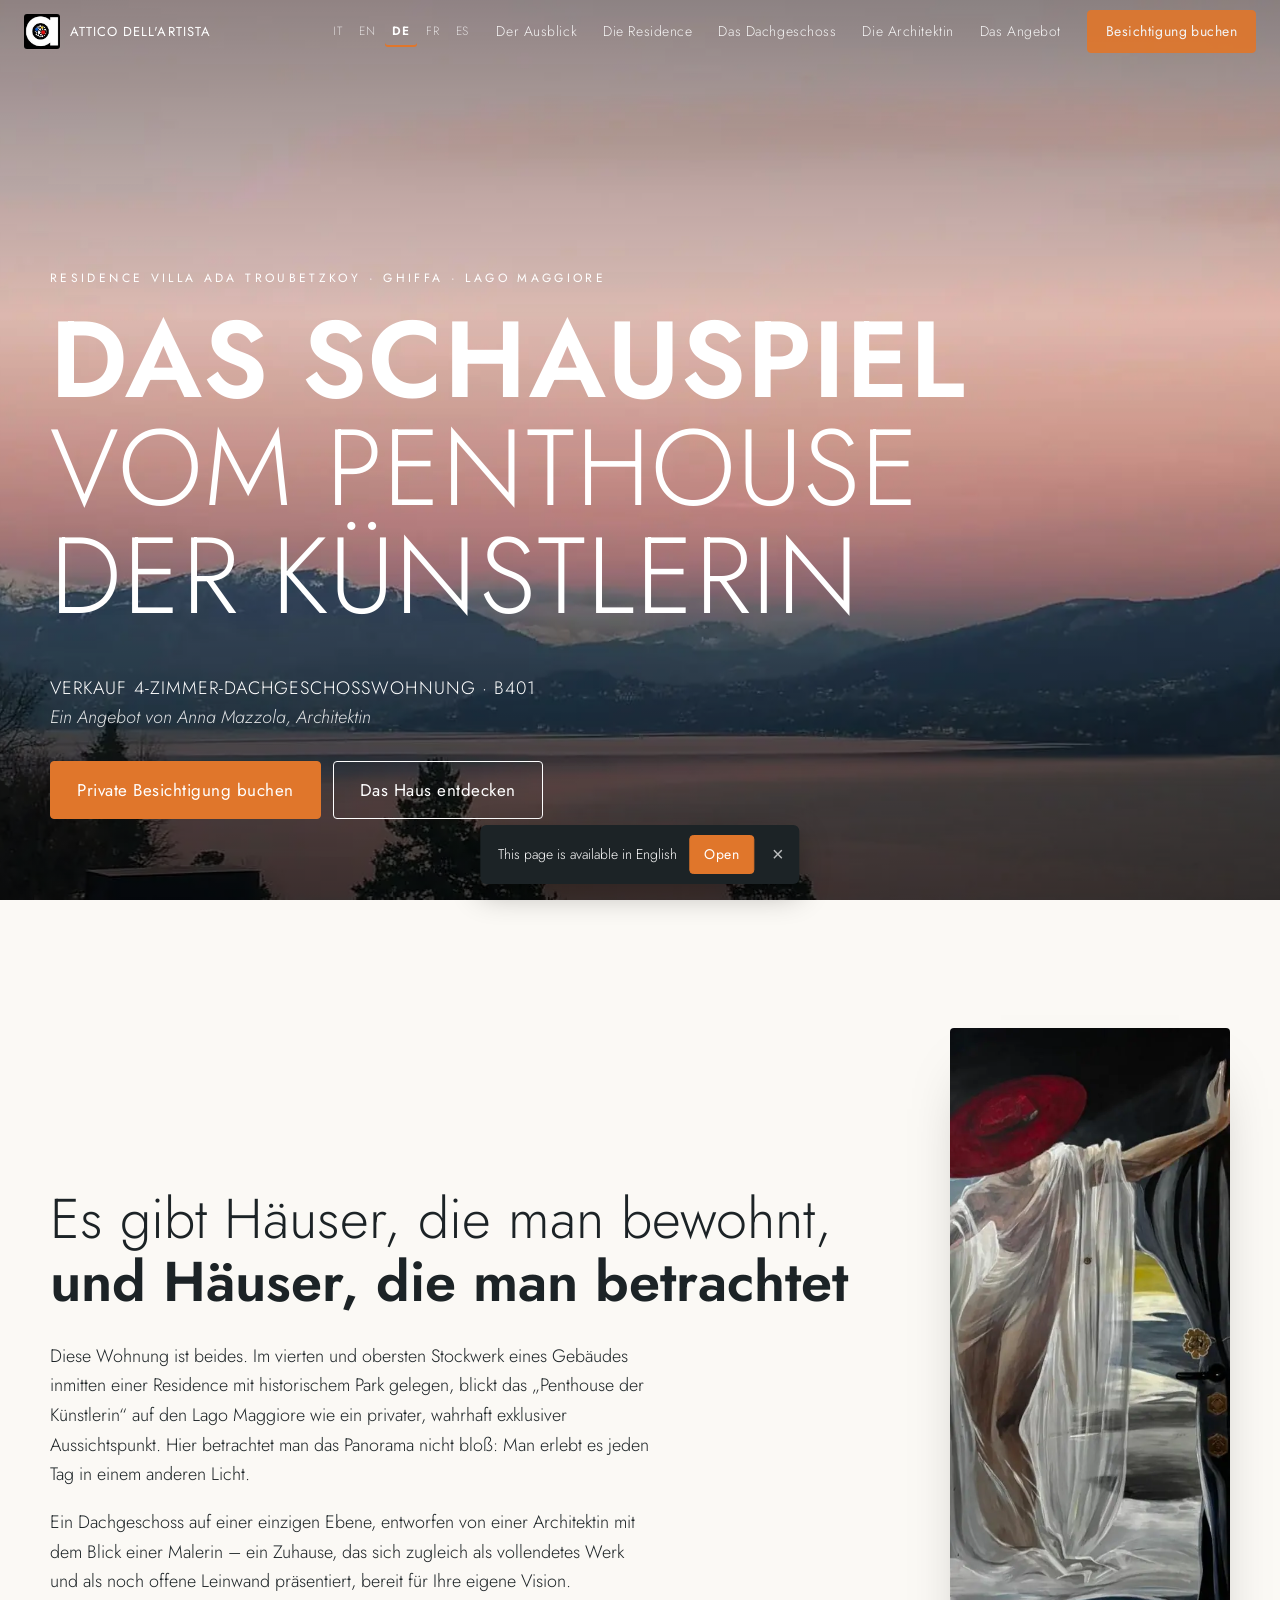
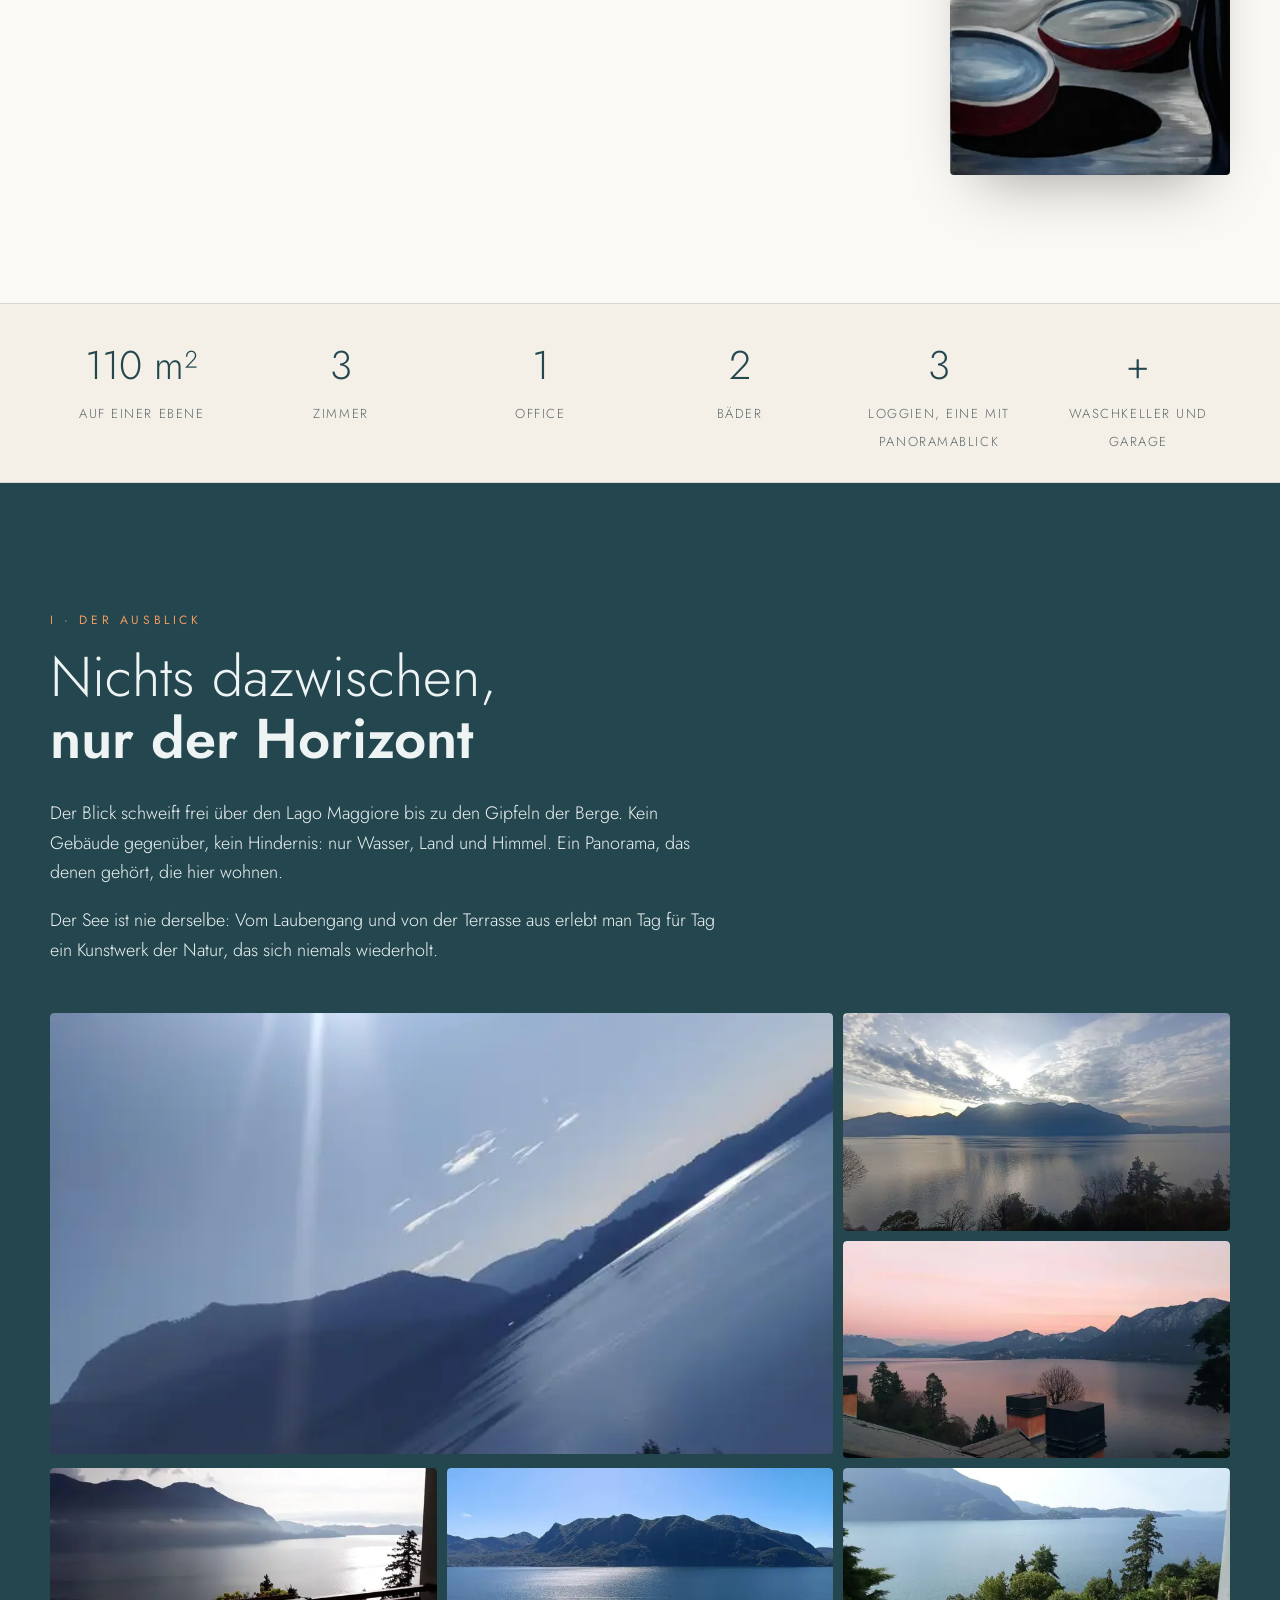
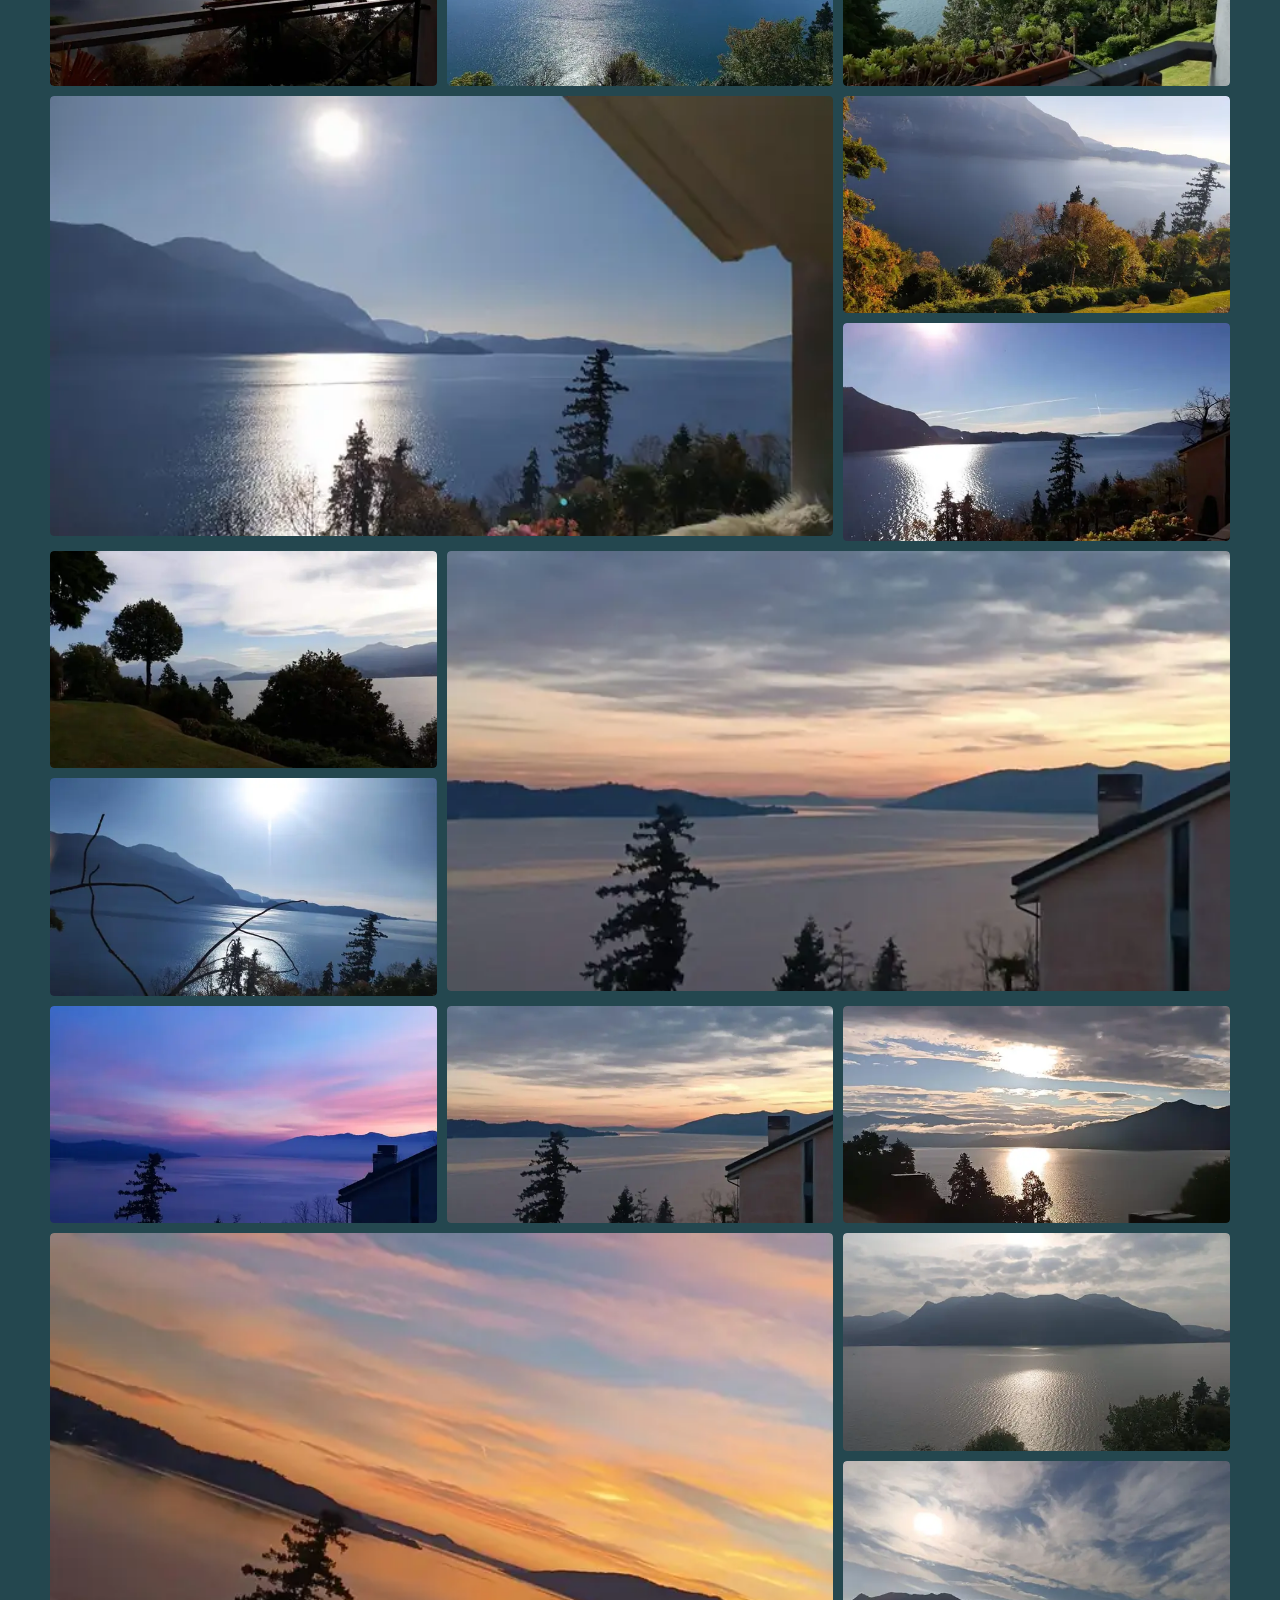
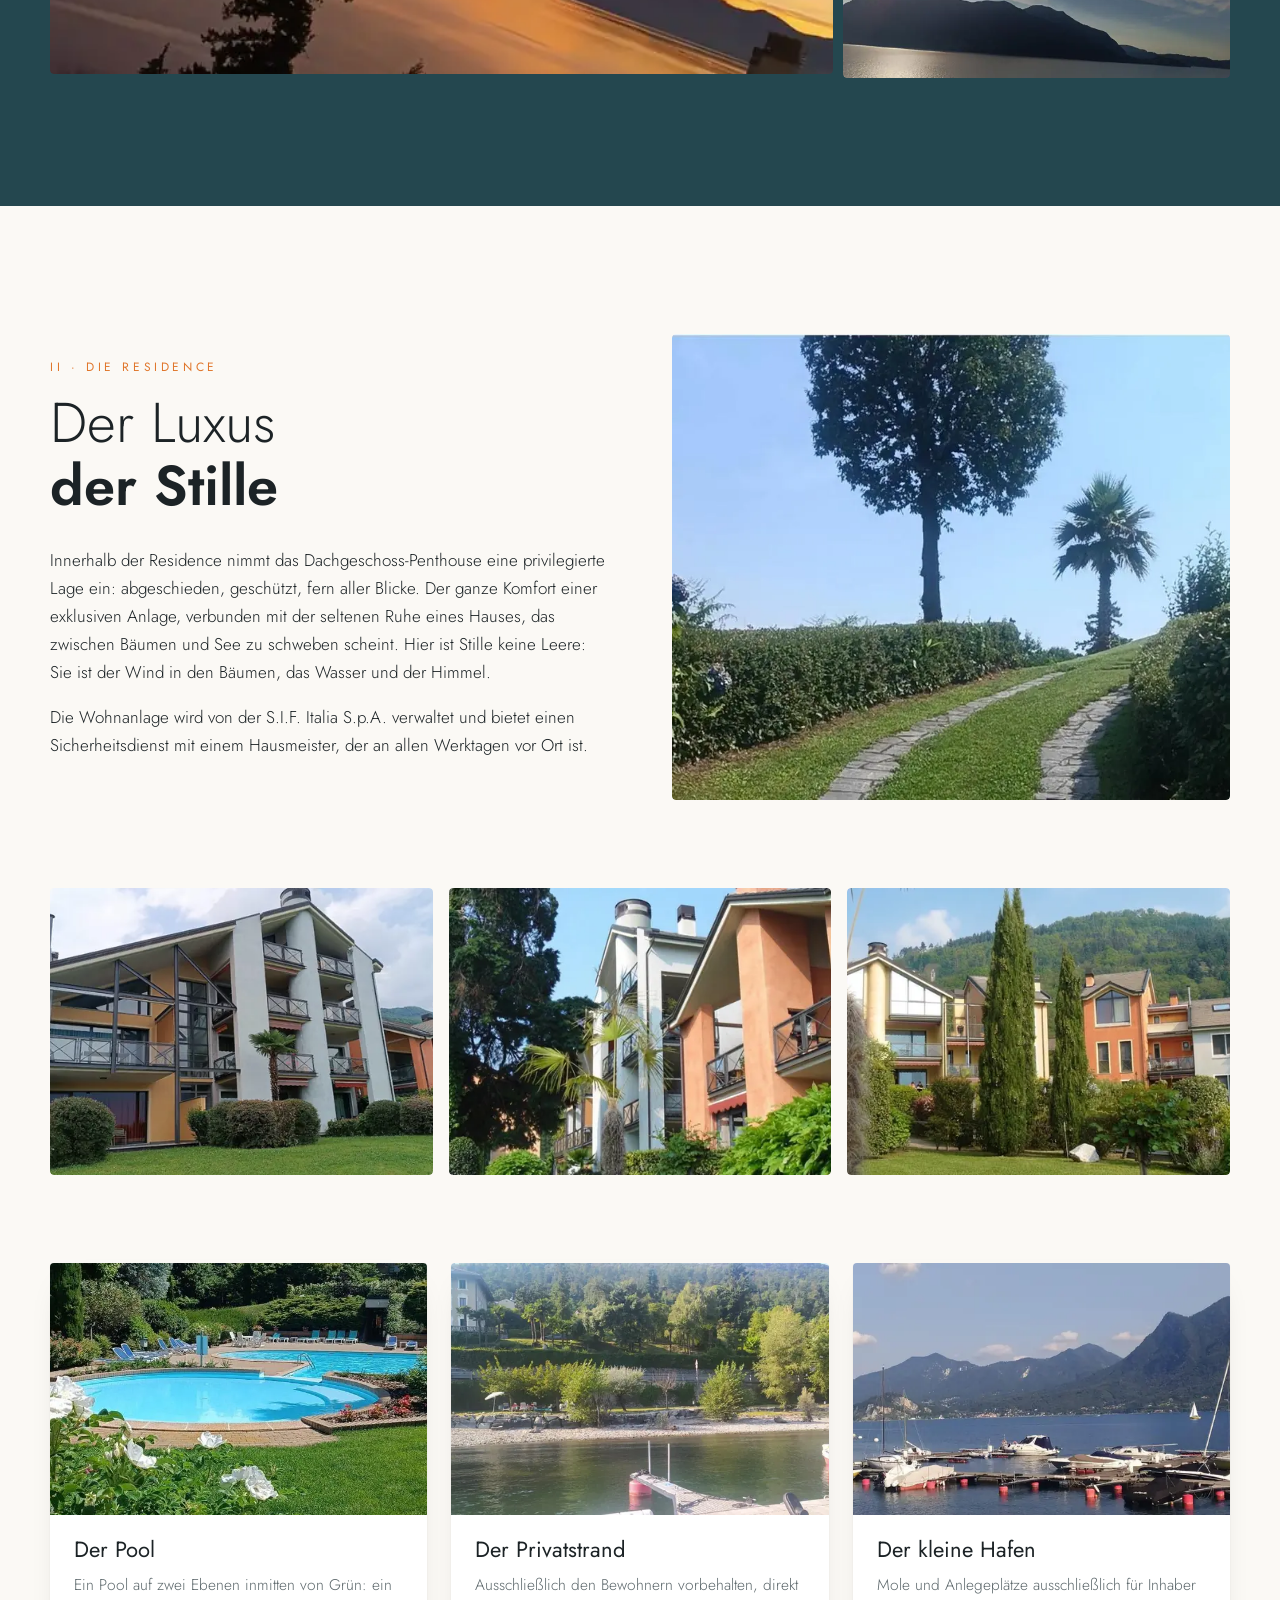
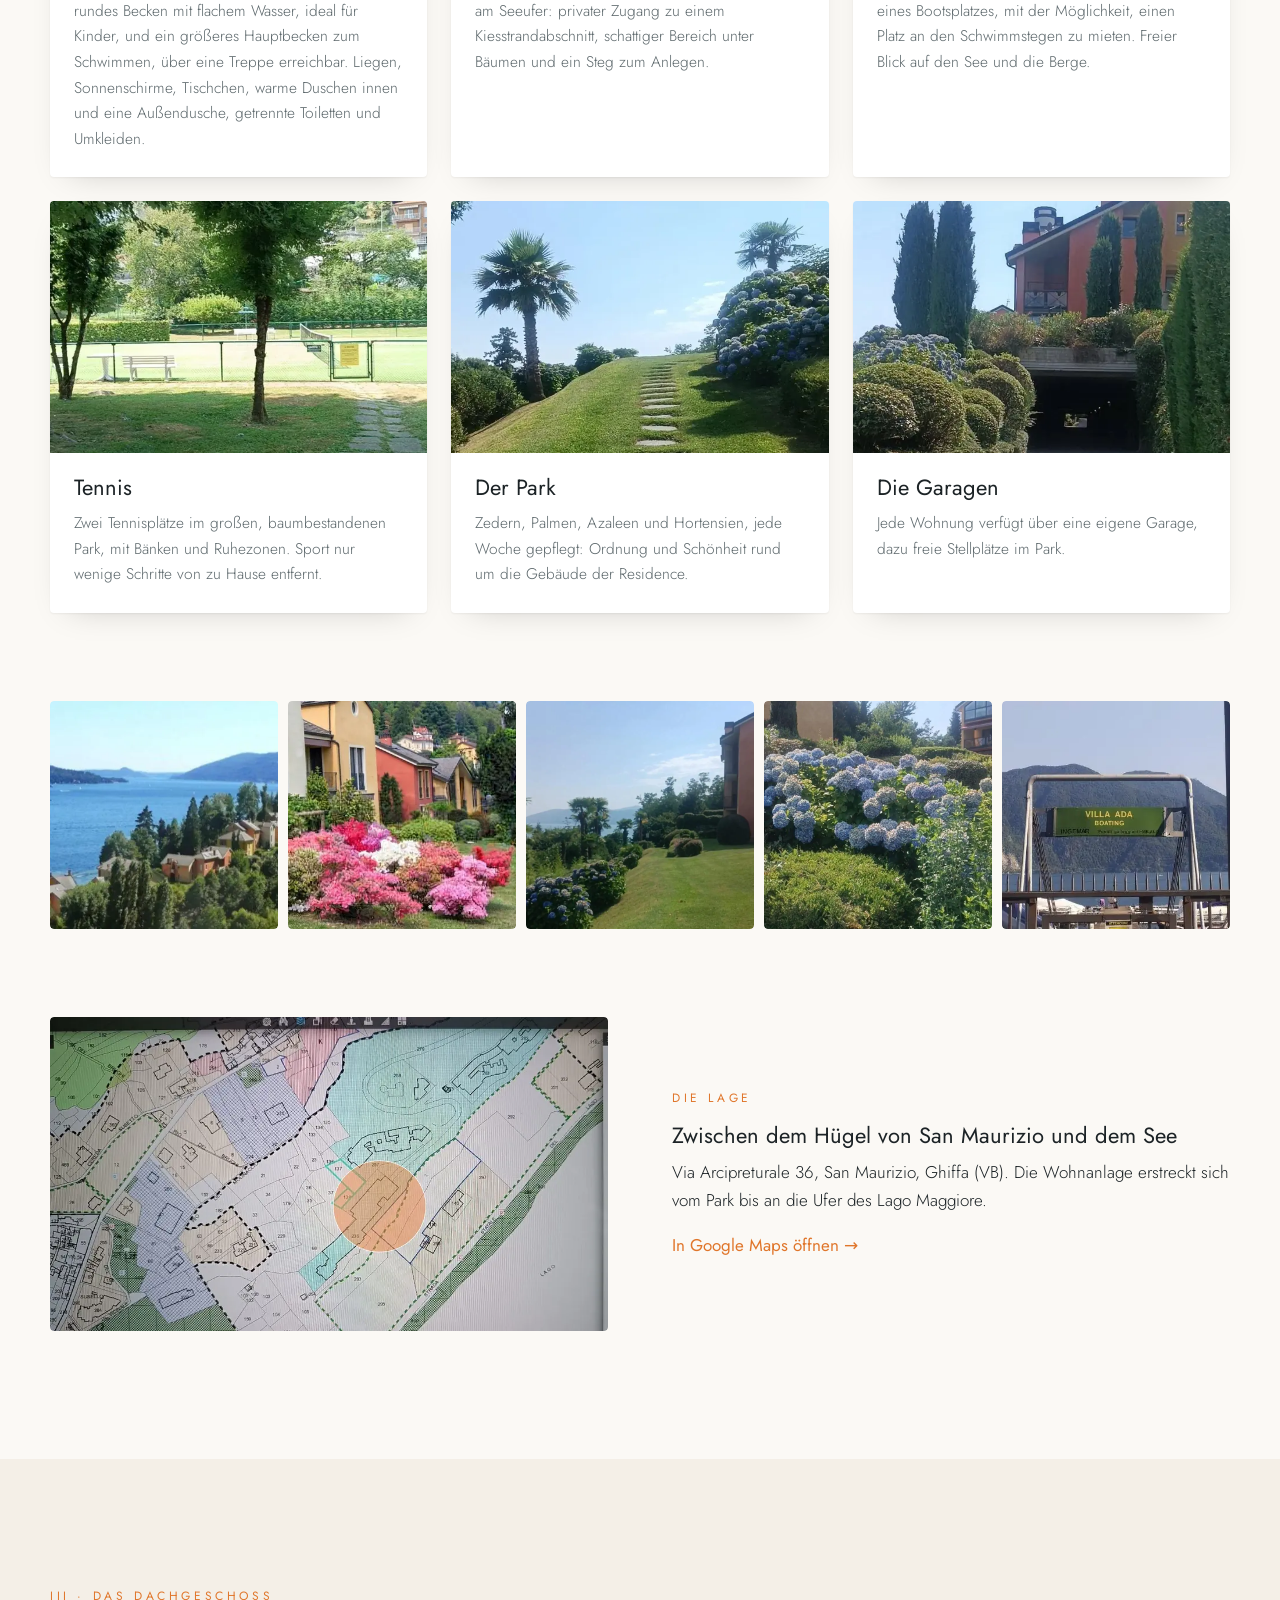
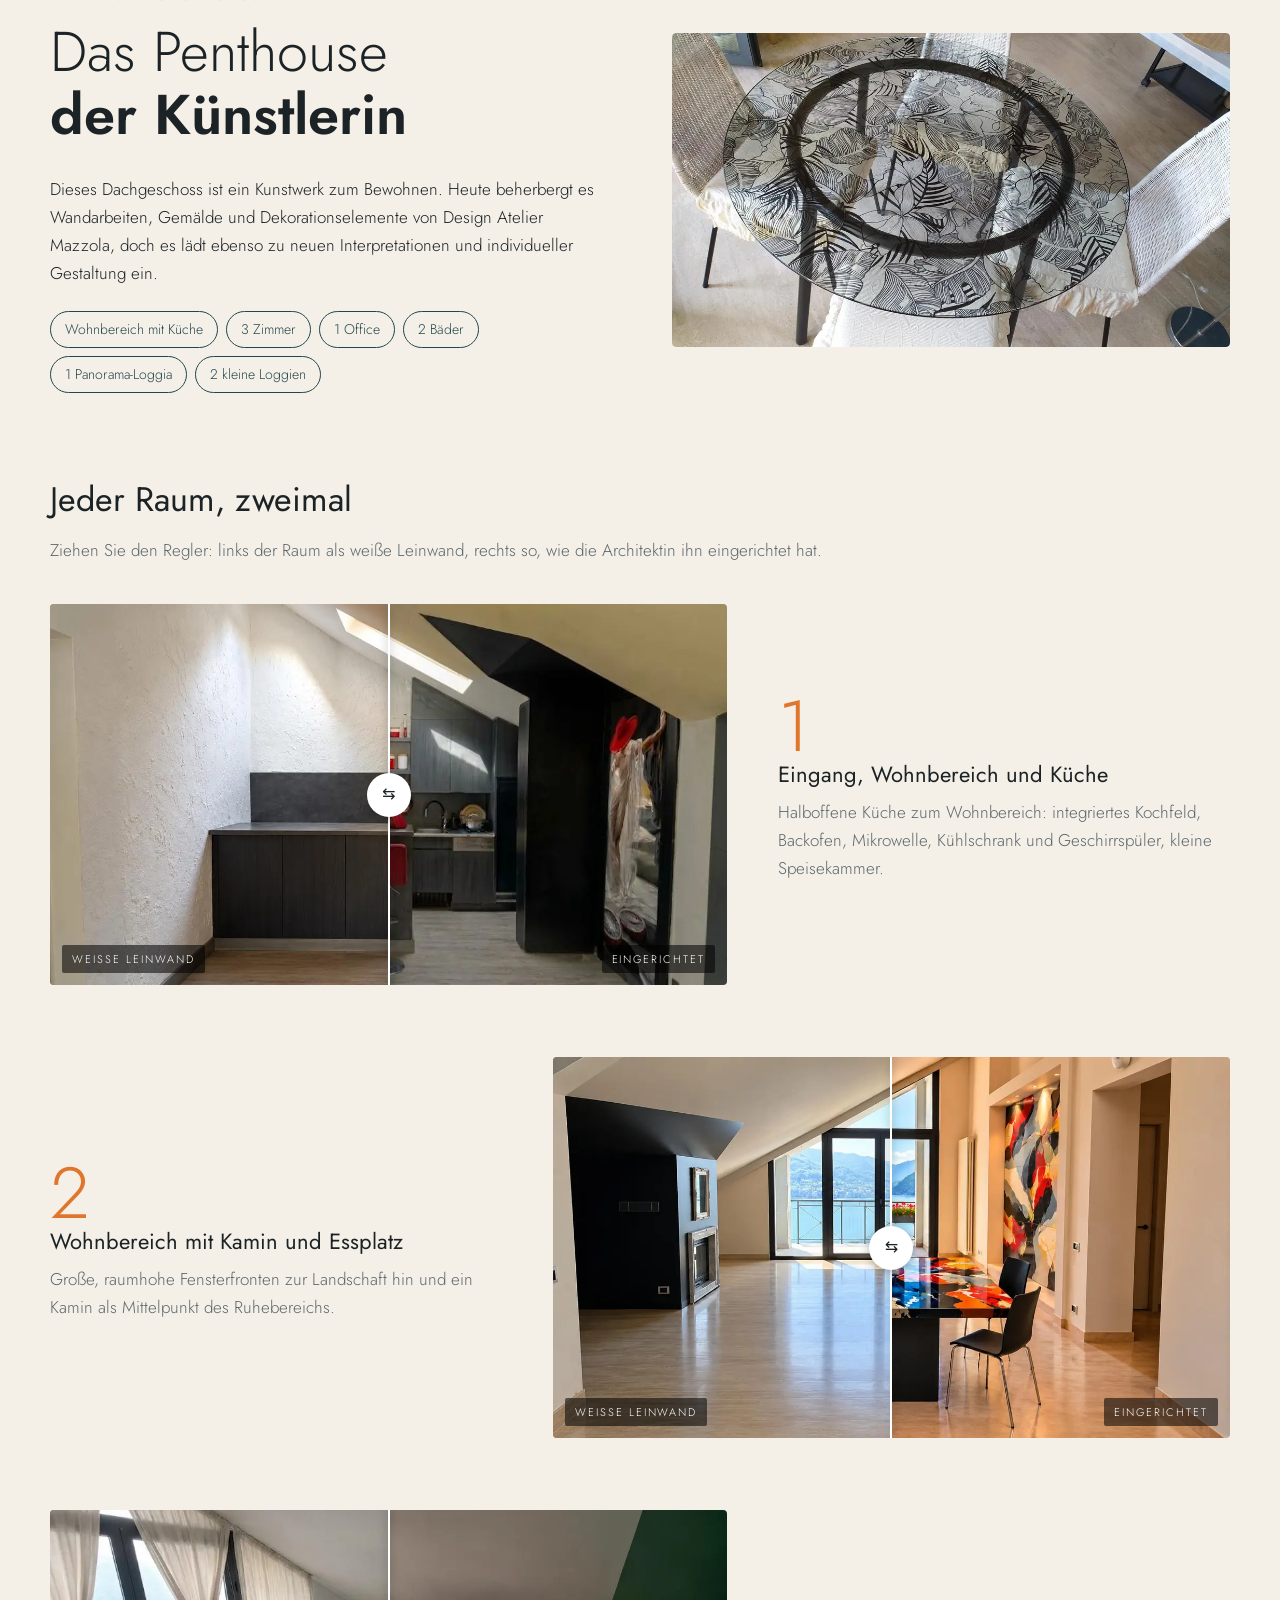
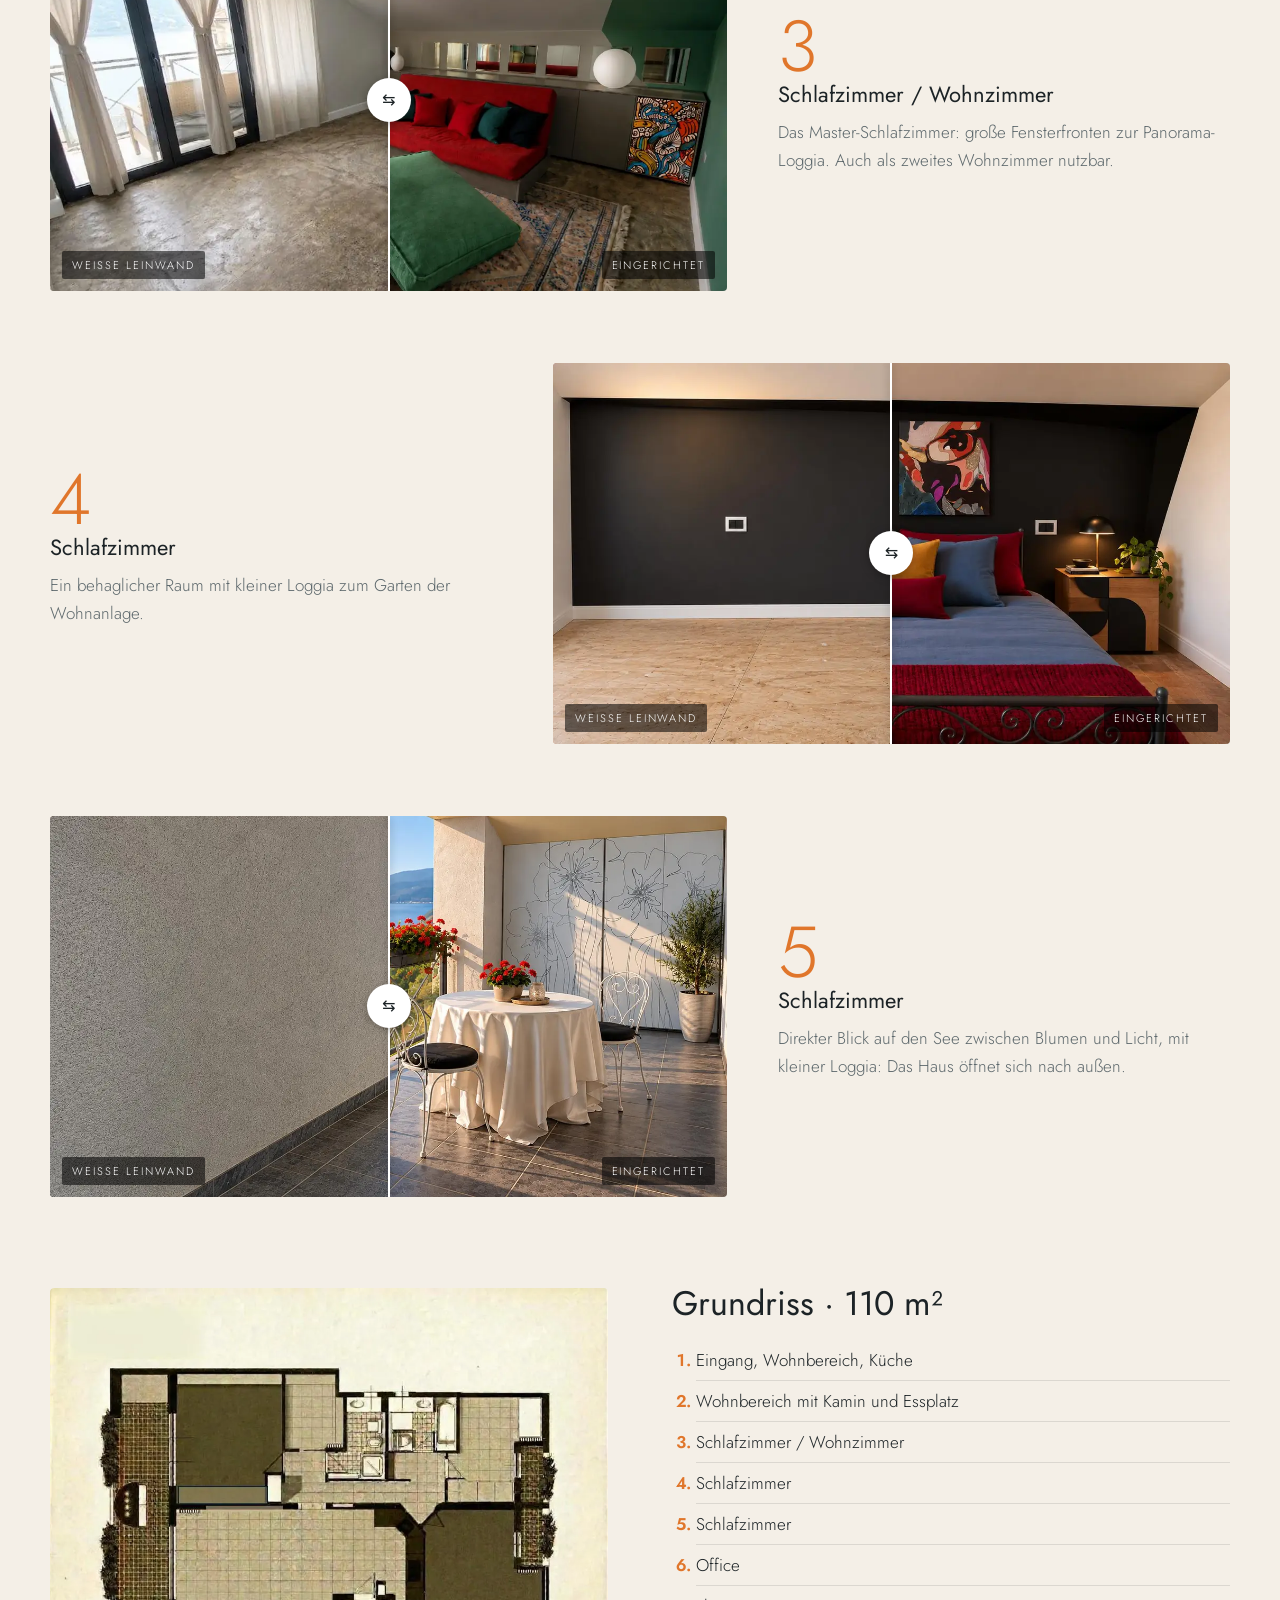
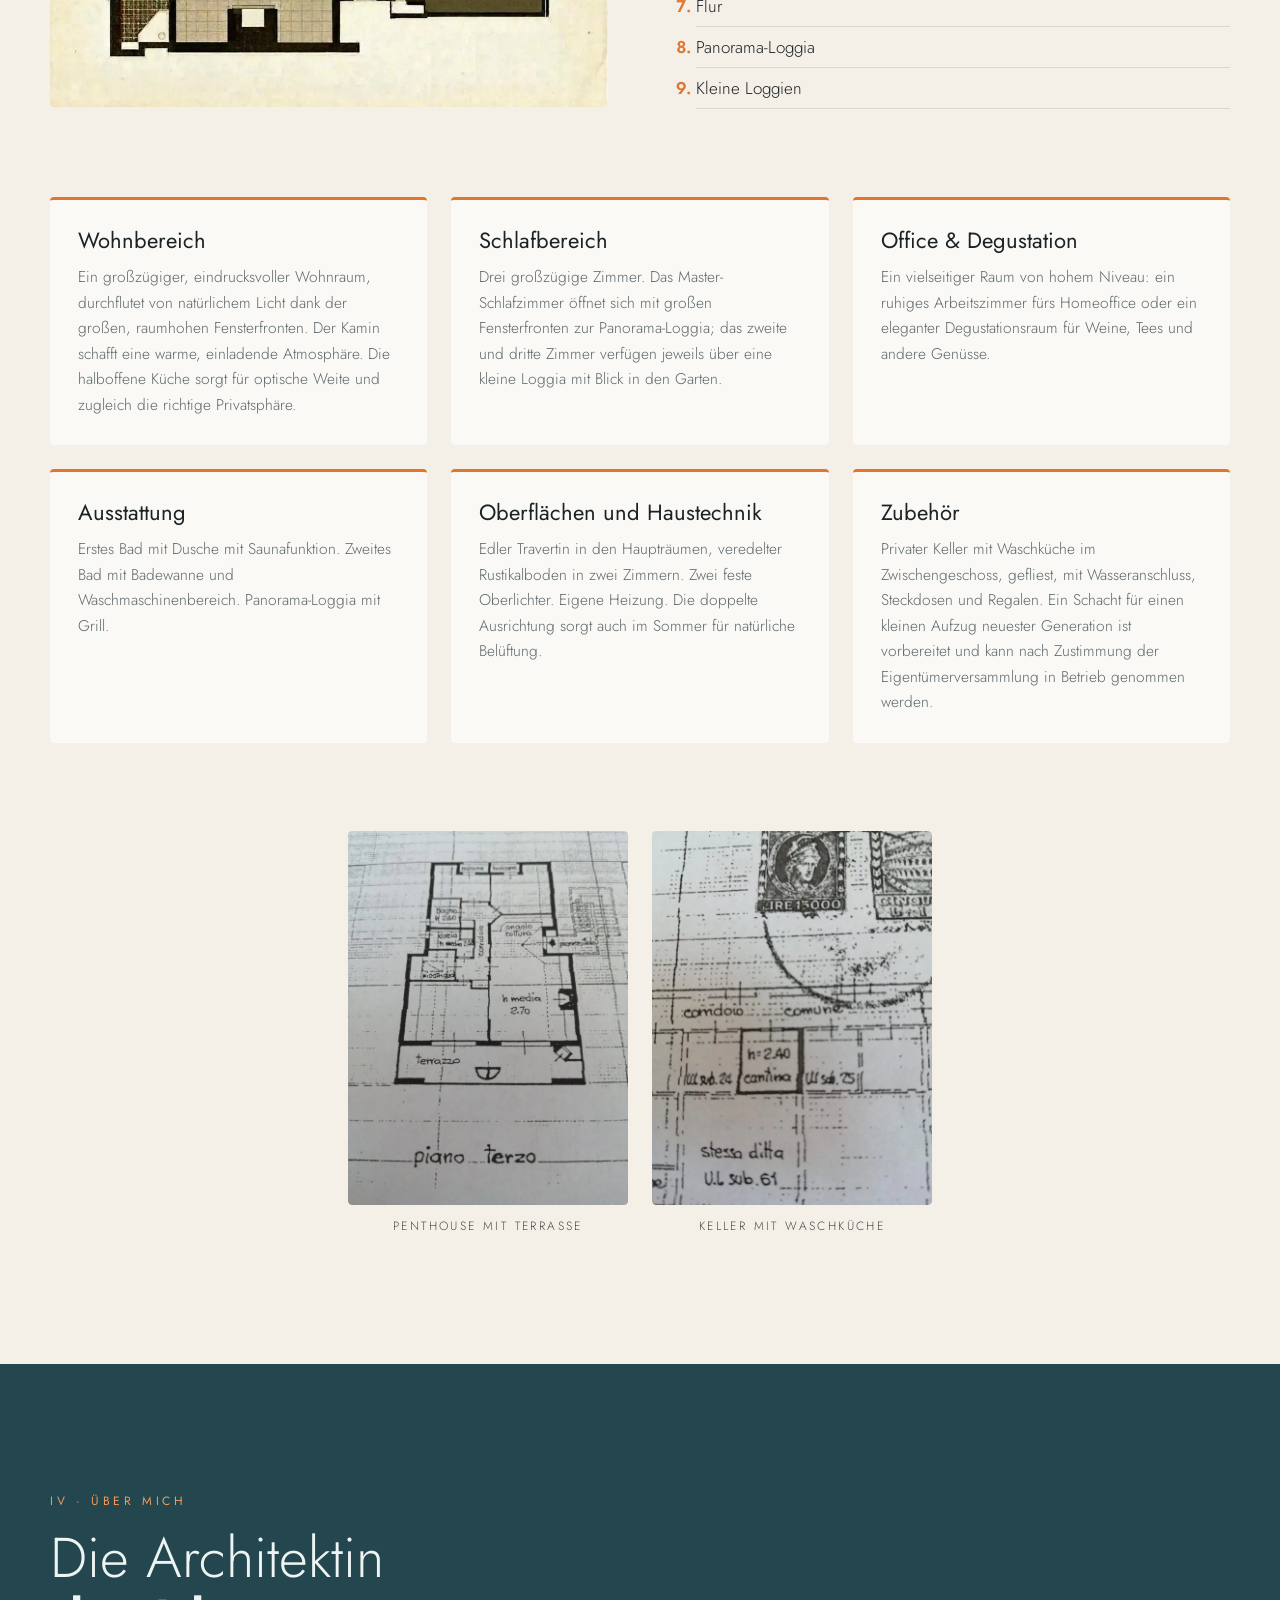
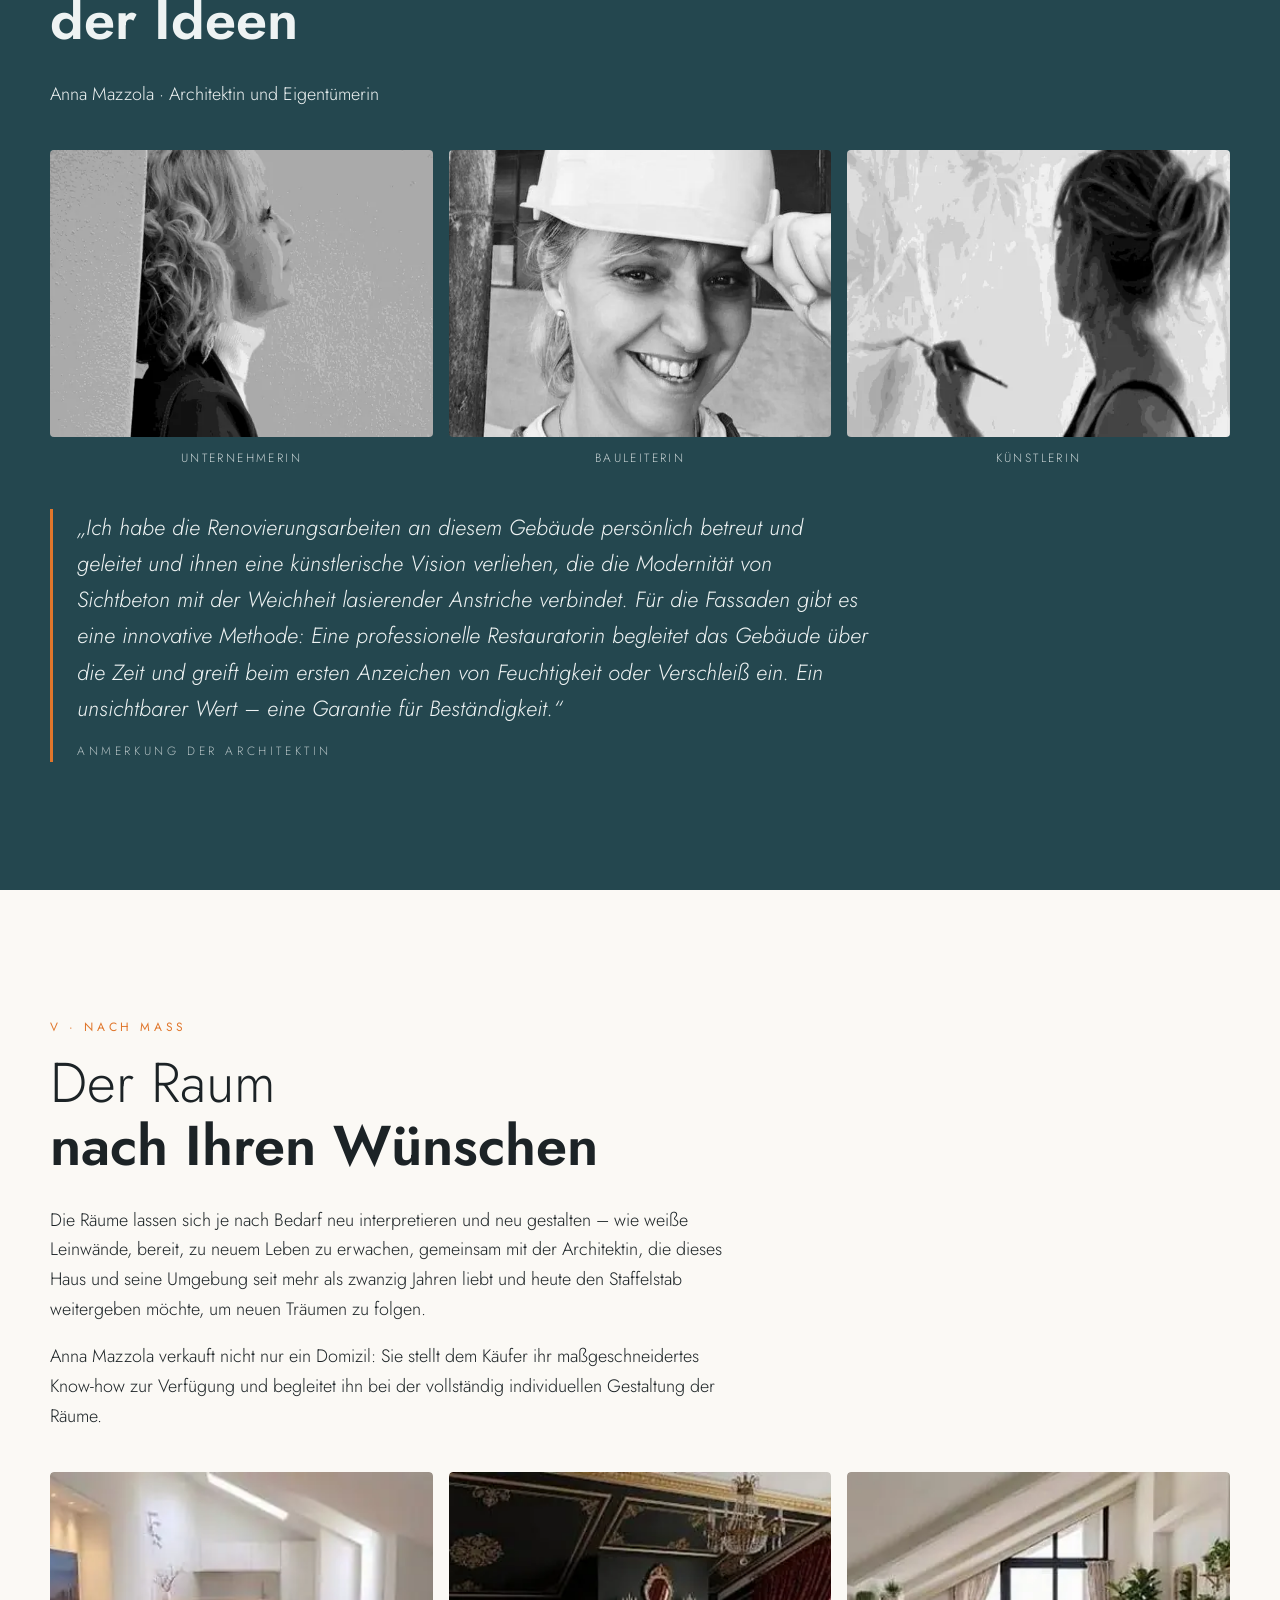
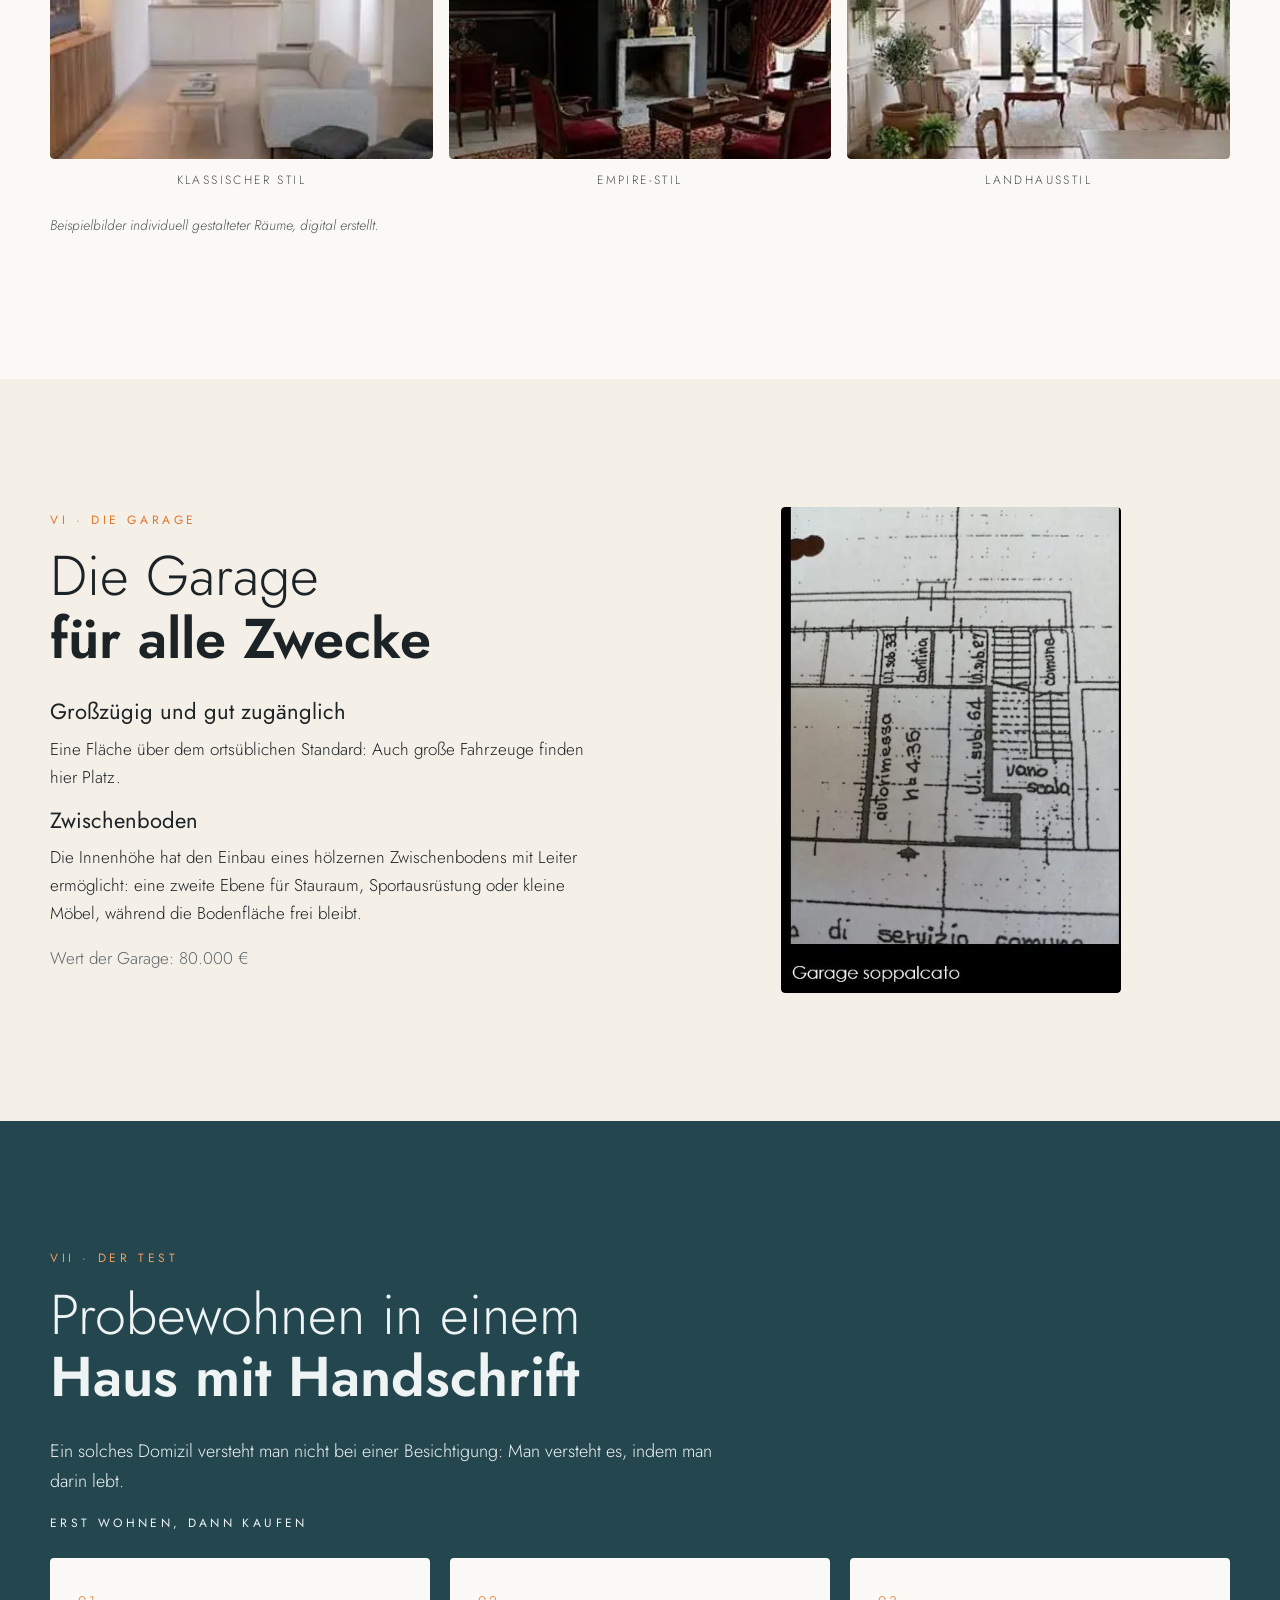
==== de/index.html @ 709024e2 "Minisito multilingua Attico dell'Artista Sito statico (HTML/CSS/JS) in it, en, de, fr, es con immagi" ====
<!doctype html>
<html lang="de">
<head>
<meta charset="utf-8">
<meta name="viewport" content="width=device-width, initial-scale=1">
<title>Das Penthouse der Künstlerin · Ghiffa, Lago Maggiore · Zu verkaufen</title>
<meta name="description" content="Zu verkaufen: Dachgeschoss-Penthouse mit Seeblick, 110 m², in der Residence Villa Ada Troubetzkoy in Ghiffa (VB): 3 Zimmer, Office, 2 Bäder, Panorama-Loggia, Garage. Pool, Privatstrand, kleiner Hafen und Tennis.">
<meta name="theme-color" content="#24474f">
<link rel="canonical" href="/de/">
<link rel="alternate" hreflang="it" href="/">
<link rel="alternate" hreflang="en" href="/en/">
<link rel="alternate" hreflang="de" href="/de/">
<link rel="alternate" hreflang="fr" href="/fr/">
<link rel="alternate" hreflang="es" href="/es/">
<link rel="alternate" hreflang="x-default" href="/">
<link rel="icon" href="../img/favicon.png" type="image/png">
<link rel="apple-touch-icon" href="../img/apple-touch-icon.png">
<meta property="og:type" content="website">
<meta property="og:title" content="Das Penthouse der Künstlerin · Lago Maggiore">
<meta property="og:description" content="4-Zimmer-Dachgeschosswohnung mit Seeblick, 110 m², Residence Villa Ada Troubetzkoy, Ghiffa. Ein Angebot von Anna Mazzola, Architektin.">
<meta property="og:image" content="/img/hero-1598.webp">
<meta property="og:url" content="/de/">
<meta property="og:locale" content="de_DE">
<meta property="og:locale:alternate" content="it_IT"><meta property="og:locale:alternate" content="en_GB"><meta property="og:locale:alternate" content="fr_FR"><meta property="og:locale:alternate" content="es_ES">
<link rel="preload" as="image" href="../img/hero-960.webp" imagesrcset="../img/hero-960.webp 960w, ../img/hero-1598.webp 1598w" imagesizes="100vw" fetchpriority="high">
<link rel="preconnect" href="https://fonts.googleapis.com">
<link rel="preconnect" href="https://fonts.gstatic.com" crossorigin>
<link href="https://fonts.googleapis.com/css2?family=Jost:wght@300;400;600&display=swap" rel="stylesheet">
<link rel="stylesheet" href="../style.css">
<script type="application/ld+json">{"@context": "https://schema.org", "@type": "RealEstateListing", "inLanguage": "de", "name": "Das Penthouse der Künstlerin – 4-Zimmer-Dachgeschosswohnung B401", "description": "Dachgeschoss-Penthouse mit Seeblick, 110 m², mit Waschkeller und Garage in der Residence Villa Ada Troubetzkoy.", "url": "/de/", "image": "/img/hero-1598.webp", "offers": {"@type": "Offer", "price": 730000, "priceCurrency": "EUR", "availability": "https://schema.org/InStock"}, "itemOffered": {"@type": "Apartment", "numberOfRooms": 4, "numberOfBedrooms": 3, "numberOfBathroomsTotal": 2, "floorSize": {"@type": "QuantitativeValue", "value": 110, "unitCode": "MTK"}, "address": {"@type": "PostalAddress", "streetAddress": "Via Arcipreturale 36", "addressLocality": "Ghiffa", "addressRegion": "VB", "postalCode": "28823", "addressCountry": "IT"}}, "seller": {"@type": "Person", "name": "Anna Mazzola", "telephone": "+393355858642", "email": "ateliermazzola@gmail.com", "url": "https://www.annamazzola.it"}}</script>
</head>
<body>
<a class="skip" href="#main">Zum Inhalt springen</a>
<header class="nav" id="top">
  <a class="brand" href="#top" aria-label="Startseite"><img src="../img/logo-125.webp" width="36" height="36" alt=""><span>Attico dell'Artista</span></a>
  <div class="langs" role="navigation" aria-label="Sprache"><a href="../" hreflang="it" lang="it" title="Italiano" data-s="Questa pagina è disponibile in italiano" data-go="Apri">IT</a><a href="../en/" hreflang="en" lang="en" title="English" data-s="This page is available in English" data-go="Open">EN</a><a href="../de/" hreflang="de" lang="de" title="Deutsch" aria-current="true">DE</a><a href="../fr/" hreflang="fr" lang="fr" title="Français" data-s="Cette page est disponible en français" data-go="Ouvrir">FR</a><a href="../es/" hreflang="es" lang="es" title="Español" data-s="Esta página está disponible en español" data-go="Abrir">ES</a></div>
  <button class="burger" aria-label="Menü öffnen" aria-expanded="false" aria-controls="menu"><span></span><span></span></button>
  <nav id="menu">
    <a href="#vista">Der Ausblick</a><a href="#residence">Die Residence</a><a href="#mansarda">Das Dachgeschoss</a><a href="#architetto">Die Architektin</a><a href="#proposta">Das Angebot</a><a href="#contatti" class="btn btn-s">Besichtigung buchen</a>
  </nav>
</header>

<main id="main">
<section class="hero">
  <img class="hero-bg" src="../img/hero-960.webp" srcset="../img/hero-960.webp 960w, ../img/hero-1598.webp 1598w" sizes="100vw" width="1598" height="899" alt="Rosafarbene Morgendämmerung über dem Lago Maggiore, vom Penthouse aus gesehen" fetchpriority="high">
  <div class="hero-c wrap">
    <p class="kicker">Residence Villa Ada Troubetzkoy · Ghiffa · Lago Maggiore</p>
    <h1><strong>Das Schauspiel</strong><br>vom Penthouse<br>der Künstlerin</h1>
    <p class="hero-sub">Verkauf 4-Zimmer-Dachgeschosswohnung · B401<br><em>Ein Angebot von Anna Mazzola, Architektin</em></p>
    <div class="hero-cta"><a href="#contatti" class="btn">Private Besichtigung buchen</a><a href="#vista" class="btn btn-ghost">Das Haus entdecken</a></div>
  </div>
</section>

<section class="intro wrap">
  <div class="intro-t">
    <h2 class="h-lite">Es gibt Häuser, die man bewohnt,<br><strong>und Häuser, die man betrachtet</strong></h2>
    <p>Diese Wohnung ist beides. Im vierten und obersten Stockwerk eines Gebäudes inmitten einer Residence mit historischem Park gelegen, blickt das „Penthouse der Künstlerin“ auf den Lago Maggiore wie ein privater, wahrhaft exklusiver Aussichtspunkt. Hier betrachtet man das Panorama nicht bloß: Man erlebt es jeden Tag in einem anderen Licht.</p>
    <p>Ein Dachgeschoss auf einer einzigen Ebene, entworfen von einer Architektin mit dem Blick einer Malerin – ein Zuhause, das sich zugleich als vollendetes Werk und als noch offene Leinwand präsentiert, bereit für Ihre eigene Vision.</p>
  </div>
  <figure class="intro-art"><img src="../img/intro-art-480.webp" srcset="../img/intro-art-480.webp 480w" sizes="(max-width: 800px) 60vw, 300px" width="480" height="1281" alt="Kunstwerk im Penthouse" loading="lazy" decoding="async"></figure>
</section>

<section class="facts" aria-label="Auf einen Blick">
  <ul class="wrap">
    <li><b>110 m²</b><span>auf einer Ebene</span></li>
    <li><b>3</b><span>Zimmer</span></li>
    <li><b>1</b><span>Office</span></li>
    <li><b>2</b><span>Bäder</span></li>
    <li><b>3</b><span>Loggien, eine mit Panoramablick</span></li>
    <li><b>+</b><span>Waschkeller und Garage</span></li>
  </ul>
</section>

<section id="vista" class="sec dark">
  <div class="wrap">
    <p class="eyebrow">I · Der Ausblick</p>
    <h2 class="h-lite">Nichts dazwischen,<br><strong>nur der Horizont</strong></h2>
    <p class="lead">Der Blick schweift frei über den Lago Maggiore bis zu den Gipfeln der Berge. Kein Gebäude gegenüber, kein Hindernis: nur Wasser, Land und Himmel. Ein Panorama, das denen gehört, die hier wohnen.</p>
    <p class="lead">Der See ist nie derselbe: Vom Laubengang und von der Terrasse aus erlebt man Tag für Tag ein Kunstwerk der Natur, das sich niemals wiederholt.</p>
    <div class="gallery"><figure class="g-item wide"><a href="../img/vista-01-1280.webp" class="lb" data-cap="Sonnenstrahlen über dem See"><img src="../img/vista-01-640.webp" srcset="../img/vista-01-640.webp 640w, ../img/vista-01-1280.webp 1280w" sizes="(max-width: 700px) 100vw, 33vw" width="1280" height="719" alt="Sonnenstrahlen über dem See" loading="lazy" decoding="async"></a></figure><figure class="g-item"><a href="../img/vista-02-1280.webp" class="lb" data-cap="Wolken und Spiegelungen auf dem Lago Maggiore"><img src="../img/vista-02-640.webp" srcset="../img/vista-02-640.webp 640w, ../img/vista-02-1280.webp 1280w" sizes="(max-width: 700px) 100vw, 33vw" width="1280" height="720" alt="Wolken und Spiegelungen auf dem Lago Maggiore" loading="lazy" decoding="async"></a></figure><figure class="g-item"><a href="../img/vista-03-971.webp" class="lb" data-cap="Rosafarbene Morgendämmerung über den Bergen"><img src="../img/vista-03-640.webp" srcset="../img/vista-03-640.webp 640w, ../img/vista-03-971.webp 971w" sizes="(max-width: 700px) 100vw, 33vw" width="971" height="546" alt="Rosafarbene Morgendämmerung über den Bergen" loading="lazy" decoding="async"></a></figure><figure class="g-item"><a href="../img/vista-04-971.webp" class="lb" data-cap="Gegenlicht vom Laubengang"><img src="../img/vista-04-640.webp" srcset="../img/vista-04-640.webp 640w, ../img/vista-04-971.webp 971w" sizes="(max-width: 700px) 100vw, 33vw" width="971" height="546" alt="Gegenlicht vom Laubengang" loading="lazy" decoding="async"></a></figure><figure class="g-item"><a href="../img/vista-05-1007.webp" class="lb" data-cap="Klarer Himmel über dem See"><img src="../img/vista-05-640.webp" srcset="../img/vista-05-640.webp 640w, ../img/vista-05-1007.webp 1007w" sizes="(max-width: 700px) 100vw, 33vw" width="1007" height="567" alt="Klarer Himmel über dem See" loading="lazy" decoding="async"></a></figure><figure class="g-item wide"><a href="../img/vista-06-1280.webp" class="lb" data-cap="Wintersonne von der Terrasse"><img src="../img/vista-06-640.webp" srcset="../img/vista-06-640.webp 640w, ../img/vista-06-1280.webp 1280w" sizes="(max-width: 700px) 100vw, 33vw" width="1280" height="719" alt="Wintersonne von der Terrasse" loading="lazy" decoding="async"></a></figure><figure class="g-item"><a href="../img/vista-07-1008.webp" class="lb" data-cap="Der See zwischen dem Grün"><img src="../img/vista-07-640.webp" srcset="../img/vista-07-640.webp 640w, ../img/vista-07-1008.webp 1008w" sizes="(max-width: 700px) 100vw, 33vw" width="1008" height="567" alt="Der See zwischen dem Grün" loading="lazy" decoding="async"></a></figure><figure class="g-item"><a href="../img/vista-08-1280.webp" class="lb" data-cap="Herbst am See"><img src="../img/vista-08-640.webp" srcset="../img/vista-08-640.webp 640w, ../img/vista-08-1280.webp 1280w" sizes="(max-width: 700px) 100vw, 33vw" width="1280" height="719" alt="Herbst am See" loading="lazy" decoding="async"></a></figure><figure class="g-item"><a href="../img/vista-09-1280.webp" class="lb" data-cap="Lichtspur auf dem Wasser"><img src="../img/vista-09-640.webp" srcset="../img/vista-09-640.webp 640w, ../img/vista-09-1280.webp 1280w" sizes="(max-width: 700px) 100vw, 33vw" width="1280" height="720" alt="Lichtspur auf dem Wasser" loading="lazy" decoding="async"></a></figure><figure class="g-item"><a href="../img/vista-10-756.webp" class="lb" data-cap="Silhouetten von Bäumen am See"><img src="../img/vista-10-640.webp" srcset="../img/vista-10-640.webp 640w, ../img/vista-10-756.webp 756w" sizes="(max-width: 700px) 100vw, 33vw" width="756" height="427" alt="Silhouetten von Bäumen am See" loading="lazy" decoding="async"></a></figure><figure class="g-item wide"><a href="../img/vista-11-1280.webp" class="lb" data-cap="Sonnenuntergang über dem See"><img src="../img/vista-11-640.webp" srcset="../img/vista-11-640.webp 640w, ../img/vista-11-1280.webp 1280w" sizes="(max-width: 700px) 100vw, 33vw" width="1280" height="721" alt="Sonnenuntergang über dem See" loading="lazy" decoding="async"></a></figure><figure class="g-item"><a href="../img/vista-12-1007.webp" class="lb" data-cap="Sonne zwischen den Zweigen"><img src="../img/vista-12-640.webp" srcset="../img/vista-12-640.webp 640w, ../img/vista-12-1007.webp 1007w" sizes="(max-width: 700px) 100vw, 33vw" width="1007" height="570" alt="Sonne zwischen den Zweigen" loading="lazy" decoding="async"></a></figure><figure class="g-item"><a href="../img/vista-13-1280.webp" class="lb" data-cap="Violette Dämmerung"><img src="../img/vista-13-640.webp" srcset="../img/vista-13-640.webp 640w, ../img/vista-13-1280.webp 1280w" sizes="(max-width: 700px) 100vw, 33vw" width="1280" height="719" alt="Violette Dämmerung" loading="lazy" decoding="async"></a></figure><figure class="g-item"><a href="../img/vista-14-1106.webp" class="lb" data-cap="Wolken bei Sonnenuntergang"><img src="../img/vista-14-640.webp" srcset="../img/vista-14-640.webp 640w, ../img/vista-14-1106.webp 1106w" sizes="(max-width: 700px) 100vw, 33vw" width="1106" height="622" alt="Wolken bei Sonnenuntergang" loading="lazy" decoding="async"></a></figure><figure class="g-item"><a href="../img/vista-15-1280.webp" class="lb" data-cap="Tiefe Sonne über den Bergen"><img src="../img/vista-15-640.webp" srcset="../img/vista-15-640.webp 640w, ../img/vista-15-1280.webp 1280w" sizes="(max-width: 700px) 100vw, 33vw" width="1280" height="722" alt="Tiefe Sonne über den Bergen" loading="lazy" decoding="async"></a></figure><figure class="g-item wide"><a href="../img/vista-16-1019.webp" class="lb" data-cap="Glühender Himmel"><img src="../img/vista-16-640.webp" srcset="../img/vista-16-640.webp 640w, ../img/vista-16-1019.webp 1019w" sizes="(max-width: 700px) 100vw, 33vw" width="1019" height="570" alt="Glühender Himmel" loading="lazy" decoding="async"></a></figure><figure class="g-item"><a href="../img/vista-17-1280.webp" class="lb" data-cap="Silbernes Licht"><img src="../img/vista-17-640.webp" srcset="../img/vista-17-640.webp 640w, ../img/vista-17-1280.webp 1280w" sizes="(max-width: 700px) 100vw, 33vw" width="1280" height="722" alt="Silbernes Licht" loading="lazy" decoding="async"></a></figure><figure class="g-item"><a href="../img/vista-18-1019.webp" class="lb" data-cap="Verschleierter Himmel"><img src="../img/vista-18-640.webp" srcset="../img/vista-18-640.webp 640w, ../img/vista-18-1019.webp 1019w" sizes="(max-width: 700px) 100vw, 33vw" width="1019" height="574" alt="Verschleierter Himmel" loading="lazy" decoding="async"></a></figure></div>
  </div>
</section>

<section id="residence" class="sec">
  <div class="wrap split">
    <div>
      <p class="eyebrow">II · Die Residence</p>
      <h2 class="h-lite">Der Luxus<br><strong>der Stille</strong></h2>
      <p>Innerhalb der Residence nimmt das Dachgeschoss-Penthouse eine privilegierte Lage ein: abgeschieden, geschützt, fern aller Blicke. Der ganze Komfort einer exklusiven Anlage, verbunden mit der seltenen Ruhe eines Hauses, das zwischen Bäumen und See zu schweben scheint. Hier ist Stille keine Leere: Sie ist der Wind in den Bäumen, das Wasser und der Himmel.</p>
      <p>Die Wohnanlage wird von der S.I.F. Italia S.p.A. verwaltet und bietet einen Sicherheitsdienst mit einem Hausmeister, der an allen Werktagen vor Ort ist.</p>
    </div>
    <figure><a href="../img/silenzio-805.webp" class="lb" data-cap="Allee im Park der Residence"><img src="../img/silenzio-805.webp" srcset="../img/silenzio-805.webp 805w" sizes="(max-width: 800px) 100vw, 45vw" width="805" height="672" alt="Allee im Park der Residence" loading="lazy" decoding="async"></a></figure>
  </div>
  <div class="wrap trio">
    <figure><a href="../img/edificio-1-1280.webp" class="lb" data-cap="Gebäude B mit dem Penthouse im obersten Stockwerk"><img src="../img/edificio-1-640.webp" srcset="../img/edificio-1-640.webp 640w, ../img/edificio-1-1280.webp 1280w" sizes="(max-width: 700px) 100vw, 33vw" width="1280" height="722" alt="Gebäude B mit dem Penthouse im obersten Stockwerk" loading="lazy" decoding="async"></a></figure>
    <figure><a href="../img/edificio-2-1280.webp" class="lb" data-cap="Fassade der Residence zwischen Palmen"><img src="../img/edificio-2-640.webp" srcset="../img/edificio-2-640.webp 640w, ../img/edificio-2-1280.webp 1280w" sizes="(max-width: 700px) 100vw, 33vw" width="1280" height="720" alt="Fassade der Residence zwischen Palmen" loading="lazy" decoding="async"></a></figure>
    <figure><a href="../img/edificio-3-1195.webp" class="lb" data-cap="Die Residence im Grün des Hügels"><img src="../img/edificio-3-640.webp" srcset="../img/edificio-3-640.webp 640w, ../img/edificio-3-1195.webp 1195w" sizes="(max-width: 700px) 100vw, 33vw" width="1195" height="672" alt="Die Residence im Grün des Hügels" loading="lazy" decoding="async"></a></figure>
  </div>
  <div class="wrap cards"><article class="card"><a href="../img/piscina-634.webp" class="lb" data-cap="Der Pool"><img src="../img/piscina-634.webp" srcset="../img/piscina-634.webp 634w" sizes="(max-width: 700px) 100vw, 33vw" width="634" height="1125" alt="Der Pool" loading="lazy" decoding="async"></a><div class="card-b"><h3>Der Pool</h3><p>Ein Pool auf zwei Ebenen inmitten von Grün: ein rundes Becken mit flachem Wasser, ideal für Kinder, und ein größeres Hauptbecken zum Schwimmen, über eine Treppe erreichbar. Liegen, Sonnenschirme, Tischchen, warme Duschen innen und eine Außendusche, getrennte Toiletten und Umkleiden.</p></div></article><article class="card"><a href="../img/spiaggia-1280.webp" class="lb" data-cap="Der Privatstrand"><img src="../img/spiaggia-640.webp" srcset="../img/spiaggia-640.webp 640w, ../img/spiaggia-1280.webp 1280w" sizes="(max-width: 700px) 100vw, 33vw" width="1280" height="720" alt="Der Privatstrand" loading="lazy" decoding="async"></a><div class="card-b"><h3>Der Privatstrand</h3><p>Ausschließlich den Bewohnern vorbehalten, direkt am Seeufer: privater Zugang zu einem Kiesstrandabschnitt, schattiger Bereich unter Bäumen und ein Steg zum Anlegen.</p></div></article><article class="card"><a href="../img/porto-1280.webp" class="lb" data-cap="Der kleine Hafen"><img src="../img/porto-640.webp" srcset="../img/porto-640.webp 640w, ../img/porto-1280.webp 1280w" sizes="(max-width: 700px) 100vw, 33vw" width="1280" height="719" alt="Der kleine Hafen" loading="lazy" decoding="async"></a><div class="card-b"><h3>Der kleine Hafen</h3><p>Mole und Anlegeplätze ausschließlich für Inhaber eines Bootsplatzes, mit der Möglichkeit, einen Platz an den Schwimmstegen zu mieten. Freier Blick auf den See und die Berge.</p></div></article><article class="card"><a href="../img/tennis-1280.webp" class="lb" data-cap="Tennis"><img src="../img/tennis-640.webp" srcset="../img/tennis-640.webp 640w, ../img/tennis-1280.webp 1280w" sizes="(max-width: 700px) 100vw, 33vw" width="1280" height="720" alt="Tennis" loading="lazy" decoding="async"></a><div class="card-b"><h3>Tennis</h3><p>Zwei Tennisplätze im großen, baumbestandenen Park, mit Bänken und Ruhezonen. Sport nur wenige Schritte von zu Hause entfernt.</p></div></article><article class="card"><a href="../img/parco-1-1280.webp" class="lb" data-cap="Der Park"><img src="../img/parco-1-640.webp" srcset="../img/parco-1-640.webp 640w, ../img/parco-1-1280.webp 1280w" sizes="(max-width: 700px) 100vw, 33vw" width="1280" height="1000" alt="Der Park" loading="lazy" decoding="async"></a><div class="card-b"><h3>Der Park</h3><p>Zedern, Palmen, Azaleen und Hortensien, jede Woche gepflegt: Ordnung und Schönheit rund um die Gebäude der Residence.</p></div></article><article class="card"><a href="../img/garage-accesso-1067.webp" class="lb" data-cap="Die Garagen"><img src="../img/garage-accesso-640.webp" srcset="../img/garage-accesso-640.webp 640w, ../img/garage-accesso-1067.webp 1067w" sizes="(max-width: 700px) 100vw, 33vw" width="1067" height="814" alt="Die Garagen" loading="lazy" decoding="async"></a><div class="card-b"><h3>Die Garagen</h3><p>Jede Wohnung verfügt über eine eigene Garage, dazu freie Stellplätze im Park.</p></div></article></div>
  <div class="wrap mini"><figure><a href="../img/parco-2-712.webp" class="lb" data-cap="Blick auf den See vom Park"><img src="../img/parco-2-712.webp" srcset="../img/parco-2-712.webp 712w" sizes="(max-width: 700px) 50vw, 20vw" width="712" height="409" alt="Blick auf den See vom Park" loading="lazy" decoding="async"></a></figure><figure><a href="../img/parco-4-1144.webp" class="lb" data-cap="Blühende Azaleen"><img src="../img/parco-4-640.webp" srcset="../img/parco-4-640.webp 640w, ../img/parco-4-1144.webp 1144w" sizes="(max-width: 700px) 50vw, 20vw" width="1144" height="674" alt="Blühende Azaleen" loading="lazy" decoding="async"></a></figure><figure><a href="../img/parco-3-731.webp" class="lb" data-cap="Rasen mit Seeblick"><img src="../img/parco-3-731.webp" srcset="../img/parco-3-731.webp 731w" sizes="(max-width: 700px) 50vw, 20vw" width="731" height="1125" alt="Rasen mit Seeblick" loading="lazy" decoding="async"></a></figure><figure><a href="../img/parco-5-708.webp" class="lb" data-cap="Hortensien im Park"><img src="../img/parco-5-708.webp" srcset="../img/parco-5-708.webp 708w" sizes="(max-width: 700px) 50vw, 20vw" width="708" height="1125" alt="Hortensien im Park" loading="lazy" decoding="async"></a></figure><figure><a href="../img/pontile-707.webp" class="lb" data-cap="Zugang zum Steg der Villa Ada"><img src="../img/pontile-707.webp" srcset="../img/pontile-707.webp 707w" sizes="(max-width: 700px) 50vw, 20vw" width="707" height="397" alt="Zugang zum Steg der Villa Ada" loading="lazy" decoding="async"></a></figure></div>
  <div class="wrap split map">
    <figure><a href="../img/mappa-1600.webp" class="lb" data-cap="Kartenausschnitt: die Residence zwischen dem Hügel von San Maurizio und dem See"><img src="../img/mappa-960.webp" srcset="../img/mappa-960.webp 960w, ../img/mappa-1600.webp 1600w" sizes="(max-width: 800px) 100vw, 60vw" width="1600" height="900" alt="Kartenausschnitt: die Residence zwischen dem Hügel von San Maurizio und dem See" loading="lazy" decoding="async"></a></figure>
    <div>
      <p class="eyebrow">Die Lage</p>
      <h3>Zwischen dem Hügel von San Maurizio und dem See</h3>
      <p>Via Arcipreturale 36, San Maurizio, Ghiffa (VB). Die Wohnanlage erstreckt sich vom Park bis an die Ufer des Lago Maggiore.</p>
      <a class="link" href="https://www.google.com/maps/search/?api=1&query=Via+Arcipreturale+36+Ghiffa+VB" target="_blank" rel="noopener">In Google Maps öffnen →</a>
    </div>
  </div>
</section>

<section id="mansarda" class="sec cream">
  <div class="wrap split">
    <div>
      <p class="eyebrow">III · Das Dachgeschoss</p>
      <h2 class="h-lite">Das Penthouse<br><strong>der Künstlerin</strong></h2>
      <p>Dieses Dachgeschoss ist ein Kunstwerk zum Bewohnen. Heute beherbergt es Wandarbeiten, Gemälde und Dekorationselemente von Design Atelier Mazzola, doch es lädt ebenso zu neuen Interpretationen und individueller Gestaltung ein.</p>
      <ul class="tags"><li>Wohnbereich mit Küche</li><li>3 Zimmer</li><li>1 Office</li><li>2 Bäder</li><li>1 Panorama-Loggia</li><li>2 kleine Loggien</li></ul>
    </div>
    <figure><a href="../img/mansarda-1076.webp" class="lb" data-cap="Einrichtungsdetail: Tisch mit floralem Dekor"><img src="../img/mansarda-1076.webp" srcset="../img/mansarda-1076.webp 1076w" sizes="(max-width: 800px) 100vw, 45vw" width="1076" height="605" alt="Einrichtungsdetail: Tisch mit floralem Dekor" loading="lazy" decoding="async"></a></figure>
  </div>

  <div class="wrap">
    <h3 class="sub">Jeder Raum, zweimal</h3>
    <p class="muted">Ziehen Sie den Regler: links der Raum als weiße Leinwand, rechts so, wie die Architektin ihn eingerichtet hat.</p>
    <div class="rooms"><article class="room"><div class="ba" style="--p:50%"><img src="../img/r1-arredata-640.webp" srcset="../img/r1-arredata-640.webp 640w, ../img/r1-arredata-1024.webp 1024w" sizes="(max-width: 900px) 100vw, 60vw" width="1024" height="572" alt="Eingang, Wohnbereich und Küche, eingerichtet" loading="lazy" decoding="async"><img class="ba-top" src="../img/r1-vuota-640.webp" srcset="../img/r1-vuota-640.webp 640w, ../img/r1-vuota-1280.webp 1280w" sizes="(max-width: 900px) 100vw, 60vw" width="1280" height="715" alt="Eingang, Wohnbereich und Küche, leerer Raum" loading="lazy" decoding="async"><span class="ba-l">Weiße Leinwand</span><span class="ba-r">Eingerichtet</span><input type="range" min="0" max="100" value="50" aria-label="Eingang, Wohnbereich und Küche vergleichen: leer und eingerichtet"></div><div class="room-t"><span class="num">1</span><h3>Eingang, Wohnbereich und Küche</h3><p>Halboffene Küche zum Wohnbereich: integriertes Kochfeld, Backofen, Mikrowelle, Kühlschrank und Geschirrspüler, kleine Speisekammer.</p></div></article><article class="room"><div class="ba" style="--p:50%"><img src="../img/r2-arredata-640.webp" srcset="../img/r2-arredata-640.webp 640w, ../img/r2-arredata-1280.webp 1280w" sizes="(max-width: 900px) 100vw, 60vw" width="1280" height="721" alt="Wohnbereich mit Kamin und Essplatz, eingerichtet" loading="lazy" decoding="async"><img class="ba-top" src="../img/r2-vuota-640.webp" srcset="../img/r2-vuota-640.webp 640w, ../img/r2-vuota-1280.webp 1280w" sizes="(max-width: 900px) 100vw, 60vw" width="1280" height="722" alt="Wohnbereich mit Kamin und Essplatz, leerer Raum" loading="lazy" decoding="async"><span class="ba-l">Weiße Leinwand</span><span class="ba-r">Eingerichtet</span><input type="range" min="0" max="100" value="50" aria-label="Wohnbereich mit Kamin und Essplatz vergleichen: leer und eingerichtet"></div><div class="room-t"><span class="num">2</span><h3>Wohnbereich mit Kamin und Essplatz</h3><p>Große, raumhohe Fensterfronten zur Landschaft hin und ein Kamin als Mittelpunkt des Ruhebereichs.</p></div></article><article class="room"><div class="ba" style="--p:50%"><img src="../img/r3-arredata-640.webp" srcset="../img/r3-arredata-640.webp 640w, ../img/r3-arredata-1280.webp 1280w" sizes="(max-width: 900px) 100vw, 60vw" width="1280" height="853" alt="Schlafzimmer / Wohnzimmer, eingerichtet" loading="lazy" decoding="async"><img class="ba-top" src="../img/r3-vuota-640.webp" srcset="../img/r3-vuota-640.webp 640w, ../img/r3-vuota-1024.webp 1024w" sizes="(max-width: 900px) 100vw, 60vw" width="1024" height="700" alt="Schlafzimmer / Wohnzimmer, leerer Raum" loading="lazy" decoding="async"><span class="ba-l">Weiße Leinwand</span><span class="ba-r">Eingerichtet</span><input type="range" min="0" max="100" value="50" aria-label="Schlafzimmer / Wohnzimmer vergleichen: leer und eingerichtet"></div><div class="room-t"><span class="num">3</span><h3>Schlafzimmer / Wohnzimmer</h3><p>Das Master-Schlafzimmer: große Fensterfronten zur Panorama-Loggia. Auch als zweites Wohnzimmer nutzbar.</p></div></article><article class="room"><div class="ba" style="--p:50%"><img src="../img/r4-arredata-640.webp" srcset="../img/r4-arredata-640.webp 640w, ../img/r4-arredata-1280.webp 1280w" sizes="(max-width: 900px) 100vw, 60vw" width="1280" height="722" alt="Schlafzimmer, eingerichtet" loading="lazy" decoding="async"><img class="ba-top" src="../img/r4-vuota-640.webp" srcset="../img/r4-vuota-640.webp 640w, ../img/r4-vuota-1280.webp 1280w" sizes="(max-width: 900px) 100vw, 60vw" width="1280" height="722" alt="Schlafzimmer, leerer Raum" loading="lazy" decoding="async"><span class="ba-l">Weiße Leinwand</span><span class="ba-r">Eingerichtet</span><input type="range" min="0" max="100" value="50" aria-label="Schlafzimmer vergleichen: leer und eingerichtet"></div><div class="room-t"><span class="num">4</span><h3>Schlafzimmer</h3><p>Ein behaglicher Raum mit kleiner Loggia zum Garten der Wohnanlage.</p></div></article><article class="room"><div class="ba" style="--p:50%"><img src="../img/r5-arredata-640.webp" srcset="../img/r5-arredata-640.webp 640w, ../img/r5-arredata-1280.webp 1280w" sizes="(max-width: 900px) 100vw, 60vw" width="1280" height="722" alt="Schlafzimmer, eingerichtet" loading="lazy" decoding="async"><img class="ba-top" src="../img/r5-vuota-640.webp" srcset="../img/r5-vuota-640.webp 640w, ../img/r5-vuota-1280.webp 1280w" sizes="(max-width: 900px) 100vw, 60vw" width="1280" height="722" alt="Schlafzimmer, leerer Raum" loading="lazy" decoding="async"><span class="ba-l">Weiße Leinwand</span><span class="ba-r">Eingerichtet</span><input type="range" min="0" max="100" value="50" aria-label="Schlafzimmer vergleichen: leer und eingerichtet"></div><div class="room-t"><span class="num">5</span><h3>Schlafzimmer</h3><p>Direkter Blick auf den See zwischen Blumen und Licht, mit kleiner Loggia: Das Haus öffnet sich nach außen.</p></div></article></div>
  </div>

  <div class="wrap split plan">
    <figure><a href="../img/pianta-959.webp" class="lb" data-cap="Grundriss des Penthouse"><img src="../img/pianta-959.webp" srcset="../img/pianta-959.webp 959w" sizes="(max-width: 800px) 100vw, 60vw" width="959" height="720" alt="Grundriss des Penthouse" loading="lazy" decoding="async"></a></figure>
    <div>
      <h3 class="sub">Grundriss · 110 m²</h3>
      <ol class="legend"><li>Eingang, Wohnbereich, Küche</li><li>Wohnbereich mit Kamin und Essplatz</li><li>Schlafzimmer / Wohnzimmer</li><li>Schlafzimmer</li><li>Schlafzimmer</li><li>Office</li><li>Flur</li><li>Panorama-Loggia</li><li>Kleine Loggien</li></ol>
    </div>
  </div>

  <div class="wrap details"><article><h3>Wohnbereich</h3><p>Ein großzügiger, eindrucksvoller Wohnraum, durchflutet von natürlichem Licht dank der großen, raumhohen Fensterfronten. Der Kamin schafft eine warme, einladende Atmosphäre. Die halboffene Küche sorgt für optische Weite und zugleich die richtige Privatsphäre.</p></article><article><h3>Schlafbereich</h3><p>Drei großzügige Zimmer. Das Master-Schlafzimmer öffnet sich mit großen Fensterfronten zur Panorama-Loggia; das zweite und dritte Zimmer verfügen jeweils über eine kleine Loggia mit Blick in den Garten.</p></article><article><h3>Office &amp; Degustation</h3><p>Ein vielseitiger Raum von hohem Niveau: ein ruhiges Arbeitszimmer fürs Homeoffice oder ein eleganter Degustationsraum für Weine, Tees und andere Genüsse.</p></article><article><h3>Ausstattung</h3><p>Erstes Bad mit Dusche mit Saunafunktion. Zweites Bad mit Badewanne und Waschmaschinenbereich. Panorama-Loggia mit Grill.</p></article><article><h3>Oberflächen und Haustechnik</h3><p>Edler Travertin in den Haupträumen, veredelter Rustikalboden in zwei Zimmern. Zwei feste Oberlichter. Eigene Heizung. Die doppelte Ausrichtung sorgt auch im Sommer für natürliche Belüftung.</p></article><article><h3>Zubehör</h3><p>Privater Keller mit Waschküche im Zwischengeschoss, gefliest, mit Wasseranschluss, Steckdosen und Regalen. Ein Schacht für einen kleinen Aufzug neuester Generation ist vorbereitet und kann nach Zustimmung der Eigentümerversammlung in Betrieb genommen werden.</p></article></div>

  <div class="wrap duo">
    <figure><a href="../img/catasto-attico-580.webp" class="lb" data-cap="Katasterauszug: Penthouse mit Terrasse"><img src="../img/catasto-attico-580.webp" srcset="../img/catasto-attico-580.webp 580w" sizes="(max-width: 700px) 50vw, 25vw" width="580" height="774" alt="Katasterauszug: Penthouse mit Terrasse" loading="lazy" decoding="async"></a><figcaption>Penthouse mit Terrasse</figcaption></figure>
    <figure><a href="../img/catasto-cantina-580.webp" class="lb" data-cap="Katasterauszug: Keller mit Waschküche"><img src="../img/catasto-cantina-580.webp" srcset="../img/catasto-cantina-580.webp 580w" sizes="(max-width: 700px) 50vw, 25vw" width="580" height="774" alt="Katasterauszug: Keller mit Waschküche" loading="lazy" decoding="async"></a><figcaption>Keller mit Waschküche</figcaption></figure>
  </div>
</section>

<section id="architetto" class="sec dark">
  <div class="wrap">
    <p class="eyebrow">IV · Über mich</p>
    <h2 class="h-lite">Die Architektin<br><strong>der Ideen</strong></h2>
    <p class="lead">Anna Mazzola · Architektin und Eigentümerin</p>
    <div class="trio roles">
      <figure><img src="../img/anna-imprenditrice-615.webp" srcset="../img/anna-imprenditrice-615.webp 615w" sizes="(max-width: 700px) 100vw, 33vw" width="615" height="401" alt="Anna Mazzola · Unternehmerin" loading="lazy" decoding="async"><figcaption>Unternehmerin</figcaption></figure>
      <figure><img src="../img/anna-direttrice-814.webp" srcset="../img/anna-direttrice-814.webp 814w" sizes="(max-width: 700px) 100vw, 33vw" width="814" height="448" alt="Anna Mazzola · Bauleiterin" loading="lazy" decoding="async"><figcaption>Bauleiterin</figcaption></figure>
      <figure><img src="../img/anna-artista-608.webp" srcset="../img/anna-artista-608.webp 608w" sizes="(max-width: 700px) 100vw, 33vw" width="608" height="396" alt="Anna Mazzola · Künstlerin" loading="lazy" decoding="async"><figcaption>Künstlerin</figcaption></figure>
    </div>
    <blockquote>„Ich habe die Renovierungsarbeiten an diesem Gebäude persönlich betreut und geleitet und ihnen eine künstlerische Vision verliehen, die die Modernität von Sichtbeton mit der Weichheit lasierender Anstriche verbindet. Für die Fassaden gibt es eine innovative Methode: Eine professionelle Restauratorin begleitet das Gebäude über die Zeit und greift beim ersten Anzeichen von Feuchtigkeit oder Verschleiß ein. Ein unsichtbarer Wert – eine Garantie für Beständigkeit.“<cite>Anmerkung der Architektin</cite></blockquote>
  </div>
</section>

<section id="su-misura" class="sec">
  <div class="wrap">
    <p class="eyebrow">V · Nach Maß</p>
    <h2 class="h-lite">Der Raum<br><strong>nach Ihren Wünschen</strong></h2>
    <p class="lead">Die Räume lassen sich je nach Bedarf neu interpretieren und neu gestalten – wie weiße Leinwände, bereit, zu neuem Leben zu erwachen, gemeinsam mit der Architektin, die dieses Haus und seine Umgebung seit mehr als zwanzig Jahren liebt und heute den Staffelstab weitergeben möchte, um neuen Träumen zu folgen.</p>
    <p class="lead">Anna Mazzola verkauft nicht nur ein Domizil: Sie stellt dem Käufer ihr maßgeschneidertes Know-how zur Verfügung und begleitet ihn bei der vollständig individuellen Gestaltung der Räume.</p>
    <div class="trio styles">
      <figure><a href="../img/stile-classico-556.webp" class="lb" data-cap="Vorschlag: Klassischer Stil"><img src="../img/stile-classico-556.webp" srcset="../img/stile-classico-556.webp 556w" sizes="(max-width: 700px) 100vw, 33vw" width="556" height="268" alt="Vorschlag: Klassischer Stil" loading="lazy" decoding="async"></a><figcaption>Klassischer Stil</figcaption></figure><figure><a href="../img/stile-impero-555.webp" class="lb" data-cap="Vorschlag: Empire-Stil"><img src="../img/stile-impero-555.webp" srcset="../img/stile-impero-555.webp 555w" sizes="(max-width: 700px) 100vw, 33vw" width="555" height="268" alt="Vorschlag: Empire-Stil" loading="lazy" decoding="async"></a><figcaption>Empire-Stil</figcaption></figure><figure><a href="../img/stile-country-554.webp" class="lb" data-cap="Vorschlag: Landhausstil"><img src="../img/stile-country-554.webp" srcset="../img/stile-country-554.webp 554w" sizes="(max-width: 700px) 100vw, 33vw" width="554" height="268" alt="Vorschlag: Landhausstil" loading="lazy" decoding="async"></a><figcaption>Landhausstil</figcaption></figure>
    </div>
    <p class="note">Beispielbilder individuell gestalteter Räume, digital erstellt.</p>
  </div>
</section>

<section id="garage" class="sec cream">
  <div class="wrap split">
    <div>
      <p class="eyebrow">VI · Die Garage</p>
      <h2 class="h-lite">Die Garage<br><strong>für alle Zwecke</strong></h2>
      <h3>Großzügig und gut zugänglich</h3>
      <p>Eine Fläche über dem ortsüblichen Standard: Auch große Fahrzeuge finden hier Platz.</p>
      <h3>Zwischenboden</h3>
      <p>Die Innenhöhe hat den Einbau eines hölzernen Zwischenbodens mit Leiter ermöglicht: eine zweite Ebene für Stauraum, Sportausrüstung oder kleine Möbel, während die Bodenfläche frei bleibt.</p>
      <p class="muted">Wert der Garage: 80.000 €</p>
    </div>
    <figure class="narrow"><a href="../img/garage-pianta-452.webp" class="lb" data-cap="Grundriss der Garage mit Zwischenboden"><img src="../img/garage-pianta-452.webp" srcset="../img/garage-pianta-452.webp 452w" sizes="(max-width: 800px) 80vw, 340px" width="452" height="646" alt="Grundriss der Garage mit Zwischenboden" loading="lazy" decoding="async"></a></figure>
  </div>
</section>

<section id="test" class="sec dark">
  <div class="wrap">
    <p class="eyebrow">VII · Der Test</p>
    <h2 class="h-lite">Probewohnen in einem<br><strong>Haus mit Handschrift</strong></h2>
    <p class="lead">Ein solches Domizil versteht man nicht bei einer Besichtigung: Man versteht es, indem man darin lebt.</p>
    <p class="kicker">Erst wohnen, dann kaufen</p>
    <ol class="steps"><li><span>01</span><h3>Wohnen</h3><p>Ein Aufenthalt zur Miete, um das Haus im Alltag zu erleben: die Sonnenaufgänge über dem See, die Sonnenuntergänge über den Bergen, den Park, den Pool, den Strand.</p></li><li><span>02</span><h3>Erproben</h3><p>Räume, Services und den Rhythmus der Residence auf die Probe stellen und gemeinsam mit der Architektin die Zukunft der Räume entwerfen.</p></li><li><span>03</span><h3>Entscheiden</h3><p>Mit der Gelassenheit entscheiden, das Haus bereits erlebt und nicht nur besichtigt zu haben.</p></li></ol>
    <p class="note">Dauer, Miete und Mietbedingungen auf Anfrage, vertraulich mit der Eigentümerin zu vereinbaren.</p>
  </div>
</section>

<section id="open-house" class="sec oh">
  <img class="oh-bg" src="../img/openhouse-960.webp" srcset="../img/openhouse-960.webp 960w, ../img/openhouse-1600.webp 1600w" sizes="100vw" width="1600" height="828" alt="" loading="lazy" decoding="async">
  <div class="wrap oh-c">
    <p class="eyebrow">VIII · Open House</p>
    <h2 class="h-lite">Der Schlüssel zum Zugang:<br><strong>das Open House</strong></h2>
    <p>Das Open House verwandelt die klassische Einzelbesichtigung in ein <strong>exklusives Event</strong>. Statt über die Zeit verstreuter Termine öffnet die Eigentümerin ihre Türen für mehrere Kaufinteressenten in einem festgelegten Zeitfenster – mit einem bis ins kleinste Detail durchdachten Empfang.</p>
    <a href="#contatti" class="btn">Nächsten Termin anfragen</a>
  </div>
</section>

<section id="proposta" class="sec">
  <div class="wrap">
    <p class="eyebrow">IX · Das Angebot</p>
    <h2 class="h-lite">Vertrauliche<br><strong>Konditionen</strong></h2>
    <div class="price">
      <div class="price-main"><span>Gesamtpaket · Penthouse, Waschkeller und Garage</span><b>730.000 €</b></div>
      <div class="price-row"><span>Nur Penthouse und Waschkeller</span><b>650.000 €</b></div>
      <div class="price-row"><span>Garage</span><b>80.000 €</b></div>
      <div class="price-row"><span><em>Modell „Erst wohnen, dann kaufen“ · befristete Miete</em></span><b>Auf Anfrage</b></div>
    </div>
    <p class="note">Vollständige Unterlagen auf Anfrage, im Rahmen der privaten Besichtigung.</p>
  </div>
</section>

<section id="contatti" class="contact">
  <img class="oh-bg" src="../img/contact-960.webp" srcset="../img/contact-960.webp 960w, ../img/contact-1598.webp 1598w" sizes="100vw" width="1598" height="899" alt="" loading="lazy" decoding="async">
  <div class="contact-c">
    <img src="../img/anna-ritratto-349.webp" srcset="../img/anna-ritratto-349.webp 349w" sizes="160px" width="349" height="354" alt="Anna Mazzola" loading="lazy" decoding="async" class="avatar">
    <h2 class="h-lite">Ich freue mich auf Sie</h2>
    <p><strong>Anna Mazzola</strong> · Art Architect</p>
    <div class="contact-cta">
      <a class="btn" href="tel:+393355858642">Anrufen +39 335 585 8642</a>
      <a class="btn btn-ghost" href="https://wa.me/393355858642?text=Guten%20Tag%2C%20ich%20interessiere%20mich%20f%C3%BCr%20das%20Attico%20dell%27Artista%20in%20Ghiffa." target="_blank" rel="noopener">WhatsApp</a>
      <a class="btn btn-ghost" href="mailto:ateliermazzola@gmail.com?subject=Attico%20dell%27Artista%20-%20Besichtigungsanfrage">ateliermazzola@gmail.com</a>
    </div>
    <p><a class="link" href="https://www.annamazzola.it" target="_blank" rel="noopener">www.annamazzola.it</a></p>
  </div>
</section>
</main>

<footer class="foot wrap">
  <p>Attico dell'Artista · Residence Villa Ada Troubetzkoy · Via Arcipreturale 36, Ghiffa (VB)</p>
  <p>Direktverkauf durch die Eigentümerin · Anna Mazzola, Architektin</p>
  <p class="foot-langs"><a href="../" hreflang="it" lang="it" title="Italiano" data-s="Questa pagina è disponibile in italiano" data-go="Apri">IT</a><a href="../en/" hreflang="en" lang="en" title="English" data-s="This page is available in English" data-go="Open">EN</a><a href="../de/" hreflang="de" lang="de" title="Deutsch" aria-current="true">DE</a><a href="../fr/" hreflang="fr" lang="fr" title="Français" data-s="Cette page est disponible en français" data-go="Ouvrir">FR</a><a href="../es/" hreflang="es" lang="es" title="Español" data-s="Esta página está disponible en español" data-go="Abrir">ES</a></p>
</footer>

<dialog id="lb" aria-label="Galerie">
  <button class="lb-x" aria-label="Schließen">×</button>
  <button class="lb-p" aria-label="Zurück">‹</button>
  <figure><img alt=""><figcaption></figcaption></figure>
  <button class="lb-n" aria-label="Weiter">›</button>
</dialog>
<script src="../app.js" defer></script>
</body>
</html>
---- style.css ----
:root{--teal:#24474f;--teal-2:#2d5a64;--cream:#f4efe7;--paper:#fbf9f5;--ink:#1c2326;--muted:#5d686c;--accent:#e0762b;--accent-d:#c4611a;--line:rgba(0,0,0,.1);--r:4px;--f:"Jost","Century Gothic","Futura",system-ui,sans-serif}
*,*::before,*::after{box-sizing:border-box}
html{scroll-behavior:smooth;-webkit-text-size-adjust:100%}
body{margin:0;font:300 17px/1.65 var(--f);color:var(--ink);background:var(--paper)}
img{max-width:100%;height:auto;display:block}
a{color:inherit}
h1,h2,h3{font-weight:300;line-height:1.12;margin:0 0 .5em}
strong,b{font-weight:600}
p{margin:0 0 1em}
figure{margin:0}
.wrap{width:min(1180px,100% - 32px);margin-inline:auto}
.skip{position:absolute;left:-999px}.skip:focus{left:16px;top:16px;z-index:99;background:#fff;padding:8px}

/* nav */
.nav{position:fixed;inset:0 0 auto;z-index:50;display:flex;align-items:center;justify-content:space-between;padding:10px 24px;color:#fff;transition:background .3s,box-shadow .3s}
.nav.solid{background:rgba(28,40,44,.94);backdrop-filter:blur(8px);box-shadow:0 1px 0 rgba(255,255,255,.06)}
.brand{display:flex;align-items:center;gap:10px;text-decoration:none;font-weight:400;letter-spacing:.08em;text-transform:uppercase;font-size:13px}
.brand img{border-radius:3px}
.nav nav{display:flex;align-items:center;gap:26px;font-size:14px;letter-spacing:.04em}
.nav nav a{text-decoration:none;opacity:.9}.nav nav a:hover{opacity:1}
.burger{display:none;background:none;border:0;padding:10px;cursor:pointer}
.burger span{display:block;width:24px;height:2px;background:#fff;margin:5px 0;transition:.3s}
@media (max-width:1180px){
 .burger{display:block}
 .nav nav{position:fixed;inset:56px 0 auto;flex-direction:column;align-items:stretch;gap:0;background:rgba(28,40,44,.98);padding:8px 24px 24px;transform:translateY(-130%);transition:transform .3s}
 .nav nav a{padding:14px 0;border-bottom:1px solid rgba(255,255,255,.1)}
 .nav nav .btn{margin-top:16px;text-align:center;border:0}
 .nav.open nav{transform:none}.nav.open{background:rgba(28,40,44,.98)}
 .nav.open .burger span:first-child{transform:translateY(3.5px) rotate(45deg)}.nav.open .burger span:last-child{transform:translateY(-3.5px) rotate(-45deg)}
}

/* buttons */
.btn{display:inline-block;background:var(--accent);color:#fff;text-decoration:none;padding:14px 26px;border-radius:var(--r);font-weight:400;letter-spacing:.03em;border:1px solid var(--accent);transition:background .2s}
.btn:hover{background:var(--accent-d);border-color:var(--accent-d)}
.btn-s{padding:9px 18px}
.btn-ghost{background:transparent;border-color:currentColor}.btn-ghost:hover{background:rgba(255,255,255,.12);border-color:currentColor}
.link{color:var(--accent);text-decoration:none;font-weight:400}.link:hover{text-decoration:underline}

/* hero */
.hero{position:relative;min-height:100svh;display:flex;align-items:flex-end;color:#fff;overflow:hidden;background:#40404f}
.hero-bg,.oh-bg{position:absolute;inset:0;width:100%;height:100%;object-fit:cover}
.hero::after{content:"";position:absolute;inset:0;background:linear-gradient(180deg,rgba(0,0,0,.35) 0%,rgba(0,0,0,0) 35%,rgba(0,0,0,.15) 60%,rgba(0,0,0,.55) 100%)}
.hero-c{position:relative;z-index:1;padding:120px 0 clamp(48px,9vh,96px)}
.kicker{text-transform:uppercase;letter-spacing:.28em;font-size:12px;font-weight:400;margin-bottom:1.5em}
.hero h1{font-size:clamp(44px,8.5vw,108px);text-transform:uppercase;letter-spacing:.01em;line-height:1;margin-bottom:.4em}
.hero-sub{font-size:clamp(15px,1.6vw,18px);letter-spacing:.06em;text-transform:uppercase}
.hero-sub em{text-transform:none;letter-spacing:0;opacity:.85}
.hero-cta{display:flex;flex-wrap:wrap;gap:12px;margin-top:28px}

/* intro + facts */
.intro{display:grid;grid-template-columns:1fr 280px;gap:clamp(32px,6vw,96px);align-items:center;padding:clamp(64px,10vw,128px) 0}
.intro-t p{font-size:18px;max-width:60ch}
.h-lite{font-size:clamp(32px,4.6vw,56px)}
.intro-art img{border-radius:var(--r);box-shadow:0 30px 60px -30px rgba(0,0,0,.4)}
@media (max-width:800px){.intro{grid-template-columns:1fr}.intro-art{max-width:240px;margin:auto}}
.facts{background:var(--cream);border-block:1px solid var(--line)}
.facts ul{list-style:none;margin:auto;padding:28px 0;display:grid;grid-template-columns:repeat(6,1fr);gap:16px;text-align:center}
.facts b{display:block;font-size:clamp(28px,3.4vw,40px);font-weight:300;color:var(--teal)}
.facts span{font-size:13px;text-transform:uppercase;letter-spacing:.12em;color:var(--muted)}
@media (max-width:800px){.facts ul{grid-template-columns:repeat(3,1fr);row-gap:24px}}

/* sections */
.sec{padding:clamp(72px,10vw,128px) 0}
.sec.dark{background:var(--teal);color:#eef3f3}
.sec.cream{background:var(--cream)}
.eyebrow{text-transform:uppercase;letter-spacing:.3em;font-size:12px;font-weight:400;color:var(--accent);margin-bottom:1.2em}
.dark .eyebrow{color:#f29a5c}
.lead{font-size:18px;max-width:68ch}
.muted{color:var(--muted)}
.dark .muted{color:#bcd0d2}
.note{font-size:14px;font-style:italic;opacity:.75;margin-top:24px}
.sub{font-size:clamp(24px,3vw,34px)}
h3{font-size:22px;font-weight:400}
.split{display:grid;grid-template-columns:1fr 1fr;gap:clamp(32px,5vw,72px);align-items:center}
.split+.split,.wrap+.wrap{margin-top:clamp(48px,7vw,88px)}
@media (max-width:800px){.split{grid-template-columns:1fr}}
.split figure img,.trio img,.mini img,.card img,.gallery img,.duo img{border-radius:var(--r)}
.narrow{max-width:340px;justify-self:center}
figcaption{font-size:12px;text-transform:uppercase;letter-spacing:.2em;margin-top:12px;text-align:center;opacity:.8}

/* gallery */
.gallery{display:grid;grid-template-columns:repeat(3,1fr);gap:10px;margin-top:48px;grid-auto-flow:dense}
.g-item img{width:100%;aspect-ratio:16/9;object-fit:cover}
.g-item.wide{grid-column:span 2;grid-row:span 2}
.g-item.wide img{height:100%}
@media (max-width:700px){.gallery{grid-template-columns:1fr 1fr}.g-item.wide{grid-column:span 2;grid-row:auto}}
a.lb{display:block;overflow:hidden;border-radius:var(--r);cursor:zoom-in}
a.lb img{transition:transform .6s ease}
a.lb:hover img{transform:scale(1.03)}

/* trio, cards, mini */
.trio{display:grid;grid-template-columns:repeat(3,1fr);gap:16px}
.trio img{width:100%;aspect-ratio:4/3;object-fit:cover}
.roles{margin:40px 0}.roles img{filter:grayscale(1)}
.styles{margin-top:40px}
@media (max-width:700px){.trio{grid-template-columns:1fr}}
.cards{display:grid;grid-template-columns:repeat(3,1fr);gap:24px}
.card{background:#fff;border-radius:var(--r);overflow:hidden;box-shadow:0 1px 2px rgba(0,0,0,.05),0 12px 32px -20px rgba(0,0,0,.25)}
.card a.lb,.card img{border-radius:0}
.card img{width:100%;aspect-ratio:3/2;object-fit:cover}
.card-b{padding:22px 24px 26px}
.card-b p{font-size:15.5px;color:var(--muted);margin:0}
@media (max-width:900px){.cards{grid-template-columns:1fr 1fr}}
@media (max-width:600px){.cards{grid-template-columns:1fr}}
.mini{display:grid;grid-template-columns:repeat(5,1fr);gap:10px}
.mini img{width:100%;aspect-ratio:1;object-fit:cover}
@media (max-width:700px){.mini{grid-template-columns:repeat(3,1fr)}.mini figure:nth-child(n+4){display:none}}
.map figure{order:0}

/* mansarda */
.tags{list-style:none;padding:0;margin:24px 0 0;display:flex;flex-wrap:wrap;gap:8px}
.tags li{border:1px solid var(--teal);color:var(--teal);padding:6px 14px;border-radius:99px;font-size:14px}
.rooms{display:grid;gap:clamp(40px,6vw,72px);margin-top:40px}
.room{display:grid;grid-template-columns:3fr 2fr;gap:clamp(24px,4vw,56px);align-items:center}
.room:nth-child(even){grid-template-columns:2fr 3fr}.room:nth-child(even) .ba{order:2}
@media (max-width:900px){.room,.room:nth-child(even){grid-template-columns:1fr}.room:nth-child(even) .ba{order:0}}
.num{display:block;font-size:72px;line-height:1;color:var(--accent);font-weight:300}
.room-t p{color:var(--muted)}
.ba{position:relative;overflow:hidden;border-radius:var(--r);aspect-ratio:16/9;background:#ddd;touch-action:pan-y}
.ba img{position:absolute;inset:0;width:100%;height:100%;object-fit:cover}
.ba-top{clip-path:inset(0 calc(100% - var(--p)) 0 0)}
.ba::after{content:"";position:absolute;top:0;bottom:0;left:var(--p);width:2px;margin-left:-1px;background:#fff;box-shadow:0 0 8px rgba(0,0,0,.4);pointer-events:none}
.ba input{position:absolute;inset:0;width:100%;height:100%;margin:0;opacity:0;cursor:ew-resize}
.ba-l,.ba-r{position:absolute;bottom:12px;font-size:11px;text-transform:uppercase;letter-spacing:.18em;background:rgba(0,0,0,.55);color:#fff;padding:5px 10px;border-radius:2px;pointer-events:none}
.ba-l{left:12px}.ba-r{right:12px}
.ba .knob{position:absolute;top:50%;left:var(--p);width:44px;height:44px;margin:-22px 0 0 -22px;border-radius:50%;background:#fff;box-shadow:0 2px 10px rgba(0,0,0,.3);pointer-events:none;display:grid;place-items:center;font-size:16px;color:var(--ink);z-index:1}
.ba input:focus-visible~.knob{outline:3px solid var(--accent)}
.legend{columns:1;padding-left:1.4em;margin:0}
.legend li{padding:6px 0;border-bottom:1px solid var(--line)}
.legend li::marker{color:var(--accent);font-weight:600}
.details{display:grid;grid-template-columns:repeat(3,1fr);gap:24px}
.details article{background:var(--paper);padding:28px;border-radius:var(--r);border-top:3px solid var(--accent)}
.details p{font-size:15.5px;color:var(--muted);margin:0}
@media (max-width:900px){.details{grid-template-columns:1fr 1fr}}
@media (max-width:600px){.details{grid-template-columns:1fr}}
.duo{display:grid;grid-template-columns:repeat(2,minmax(0,280px));gap:24px;justify-content:center}

/* quote, steps */
blockquote{margin:0;max-width:820px;font-size:clamp(18px,2vw,22px);font-style:italic;border-left:3px solid var(--accent);padding-left:24px}
cite{display:block;margin-top:16px;font-size:12px;font-style:normal;text-transform:uppercase;letter-spacing:.3em;opacity:.7}
.steps{list-style:none;padding:0;margin:24px 0 0;display:grid;grid-template-columns:repeat(3,1fr);gap:20px}
.steps li{background:var(--paper);color:var(--ink);padding:28px;border-radius:var(--r)}
.steps span{color:var(--accent);font-size:14px;letter-spacing:.2em}
.steps h3{font-style:italic;font-size:28px;margin:.3em 0 .4em}
.steps p{color:var(--muted);font-size:15.5px;margin:0}
@media (max-width:800px){.steps{grid-template-columns:1fr}}

/* open house + contact */
.oh,.contact{position:relative;color:#fff;overflow:hidden;background:#3a4650}
.oh::before,.contact::before{content:"";position:absolute;inset:0;z-index:1;background:linear-gradient(90deg,rgba(15,25,30,.75),rgba(15,25,30,.2))}
.contact::before{background:rgba(15,20,25,.55)}
.oh-c,.contact-c{position:relative;z-index:2}
.oh-c{max-width:640px;margin-left:max(16px,(100% - 1180px)/2)}
.oh-c p{font-size:18px}
.price{max-width:760px;background:var(--ink);color:#e8ecec;border-radius:var(--r);overflow:hidden;margin-top:32px}
.price>div{display:flex;justify-content:space-between;gap:16px;padding:18px 24px;border-bottom:1px solid rgba(255,255,255,.08);align-items:baseline}
.price-main{background:var(--accent);color:#fff}
.price-main b{font-size:clamp(26px,3vw,34px);font-weight:400;white-space:nowrap}
.price-row b{font-weight:400;white-space:nowrap}
.price span{font-size:15px}
@media (max-width:520px){.price>div{flex-direction:column;gap:2px}}
.contact{min-height:90svh;display:grid;place-items:center;text-align:center;padding:96px 16px}
.contact .avatar{width:150px;height:150px;border-radius:50%;object-fit:cover;margin:0 auto 24px;border:3px solid #fff}
.contact h2{font-size:clamp(40px,6vw,72px)}
.contact-cta{display:flex;flex-wrap:wrap;gap:12px;justify-content:center;margin:24px 0}
.contact .link{color:#fff;opacity:.85}
.foot{padding:32px 0;font-size:13px;color:var(--muted);text-align:center}
.foot p{margin:4px 0}

/* lightbox */
dialog#lb{border:0;padding:0;background:transparent;max-width:100vw;max-height:100vh;width:100vw;height:100vh}
dialog#lb::backdrop{background:rgba(10,14,16,.94)}
#lb figure{height:100%;display:grid;place-items:center;padding:48px 64px}
#lb img{max-height:calc(100vh - 120px);width:auto;object-fit:contain;border-radius:2px}
#lb figcaption{color:#ddd;text-transform:none;letter-spacing:.02em;font-size:14px}
#lb button{position:fixed;background:rgba(255,255,255,.08);color:#fff;border:0;font-size:36px;width:52px;height:52px;border-radius:50%;cursor:pointer;line-height:1;z-index:2}
#lb button:hover{background:rgba(255,255,255,.2)}
.lb-x{top:16px;right:16px}.lb-p{left:12px;top:50%;margin-top:-26px}.lb-n{right:12px;top:50%;margin-top:-26px}
@media (max-width:600px){#lb figure{padding:56px 8px}}

/* reveal */
@media (prefers-reduced-motion:no-preference){
 .rv{opacity:0;transform:translateY(24px);transition:opacity .8s ease,transform .8s ease}
 .rv.in{opacity:1;transform:none}
}
@media (prefers-reduced-motion:reduce){html{scroll-behavior:auto}}
section[id]{scroll-margin-top:56px}

/* lingue */
.langs{display:flex;gap:2px;margin-left:auto;margin-right:20px;order:2;font-size:12px;letter-spacing:.08em}
.nav nav{order:3}.burger{order:4}
.langs a,.foot-langs a{text-decoration:none;padding:6px 7px;border-radius:3px;opacity:.7}
.langs a:hover,.foot-langs a:hover{opacity:1}
.langs a[aria-current],.foot-langs a[aria-current]{opacity:1;font-weight:600;box-shadow:inset 0 -2px 0 var(--accent)}
.foot-langs{margin-top:12px!important;display:flex;justify-content:center;gap:4px}
@media (max-width:1180px){.langs{margin-right:4px}}
@media (max-width:480px){.brand span{display:none}.langs a{padding:6px 5px}}
.suggest{position:fixed;left:50%;bottom:16px;transform:translateX(-50%);z-index:60;display:flex;align-items:center;gap:12px;background:var(--ink);color:#fff;padding:10px 10px 10px 18px;border-radius:6px;box-shadow:0 10px 30px rgba(0,0,0,.3);font-size:14px;max-width:calc(100% - 32px)}
.suggest .btn{padding:7px 14px}
.suggest button{background:none;border:0;color:#fff;font-size:20px;cursor:pointer;opacity:.7;padding:0 6px}
@media (max-width:600px){.suggest{left:12px;right:12px;bottom:12px;transform:none;max-width:none}.suggest span{flex:1}}
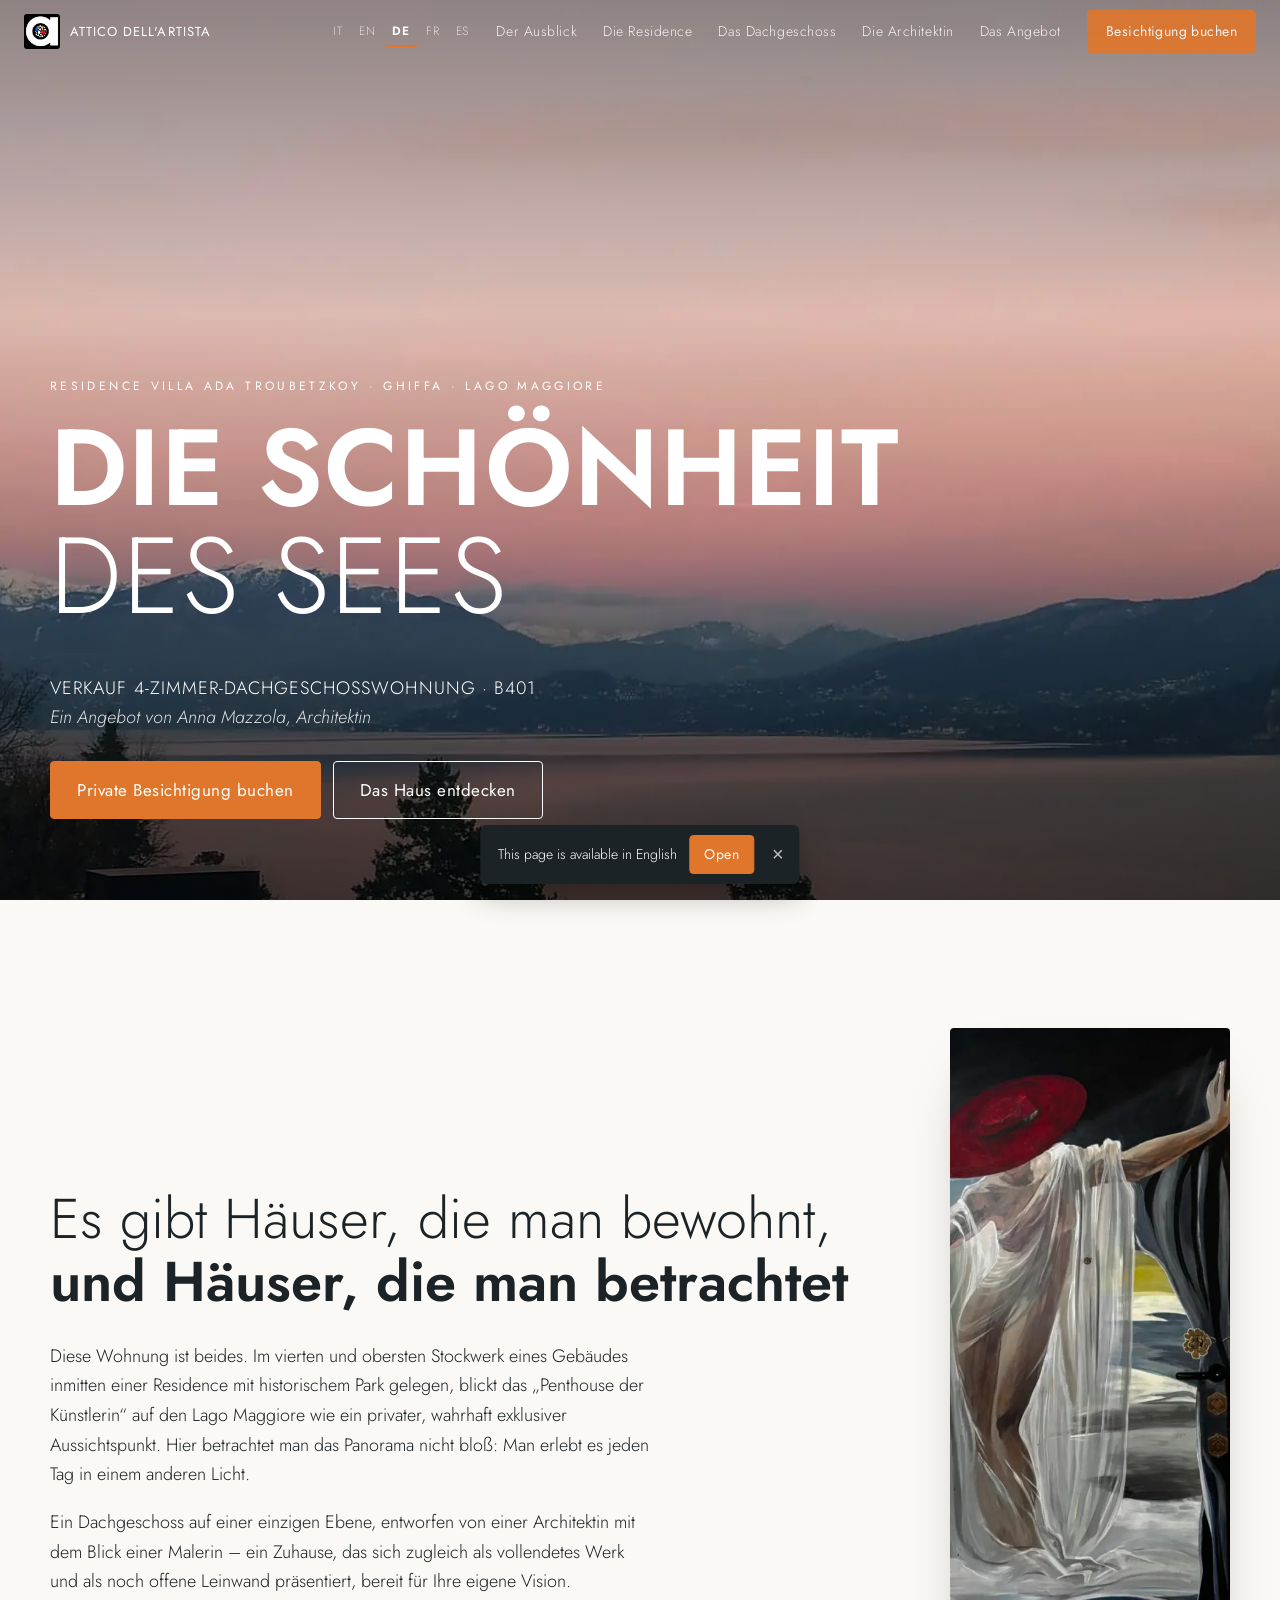
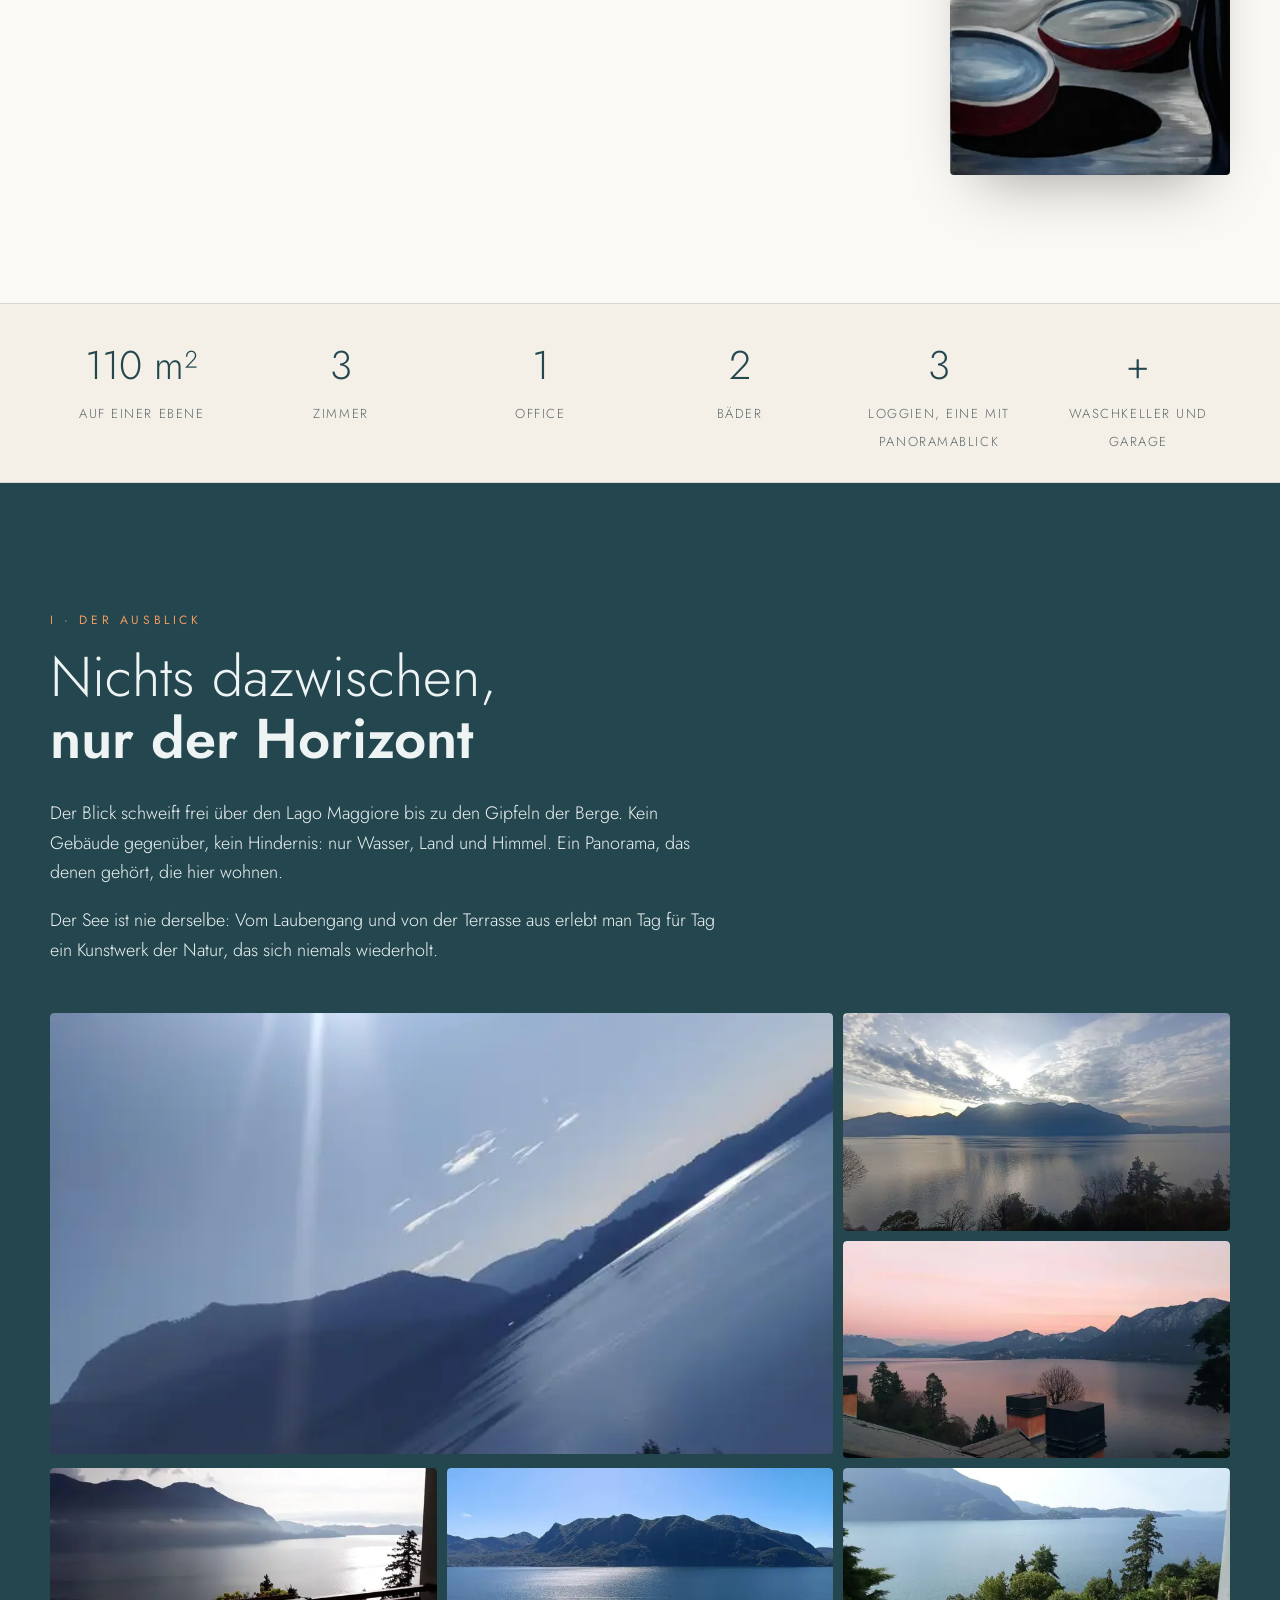
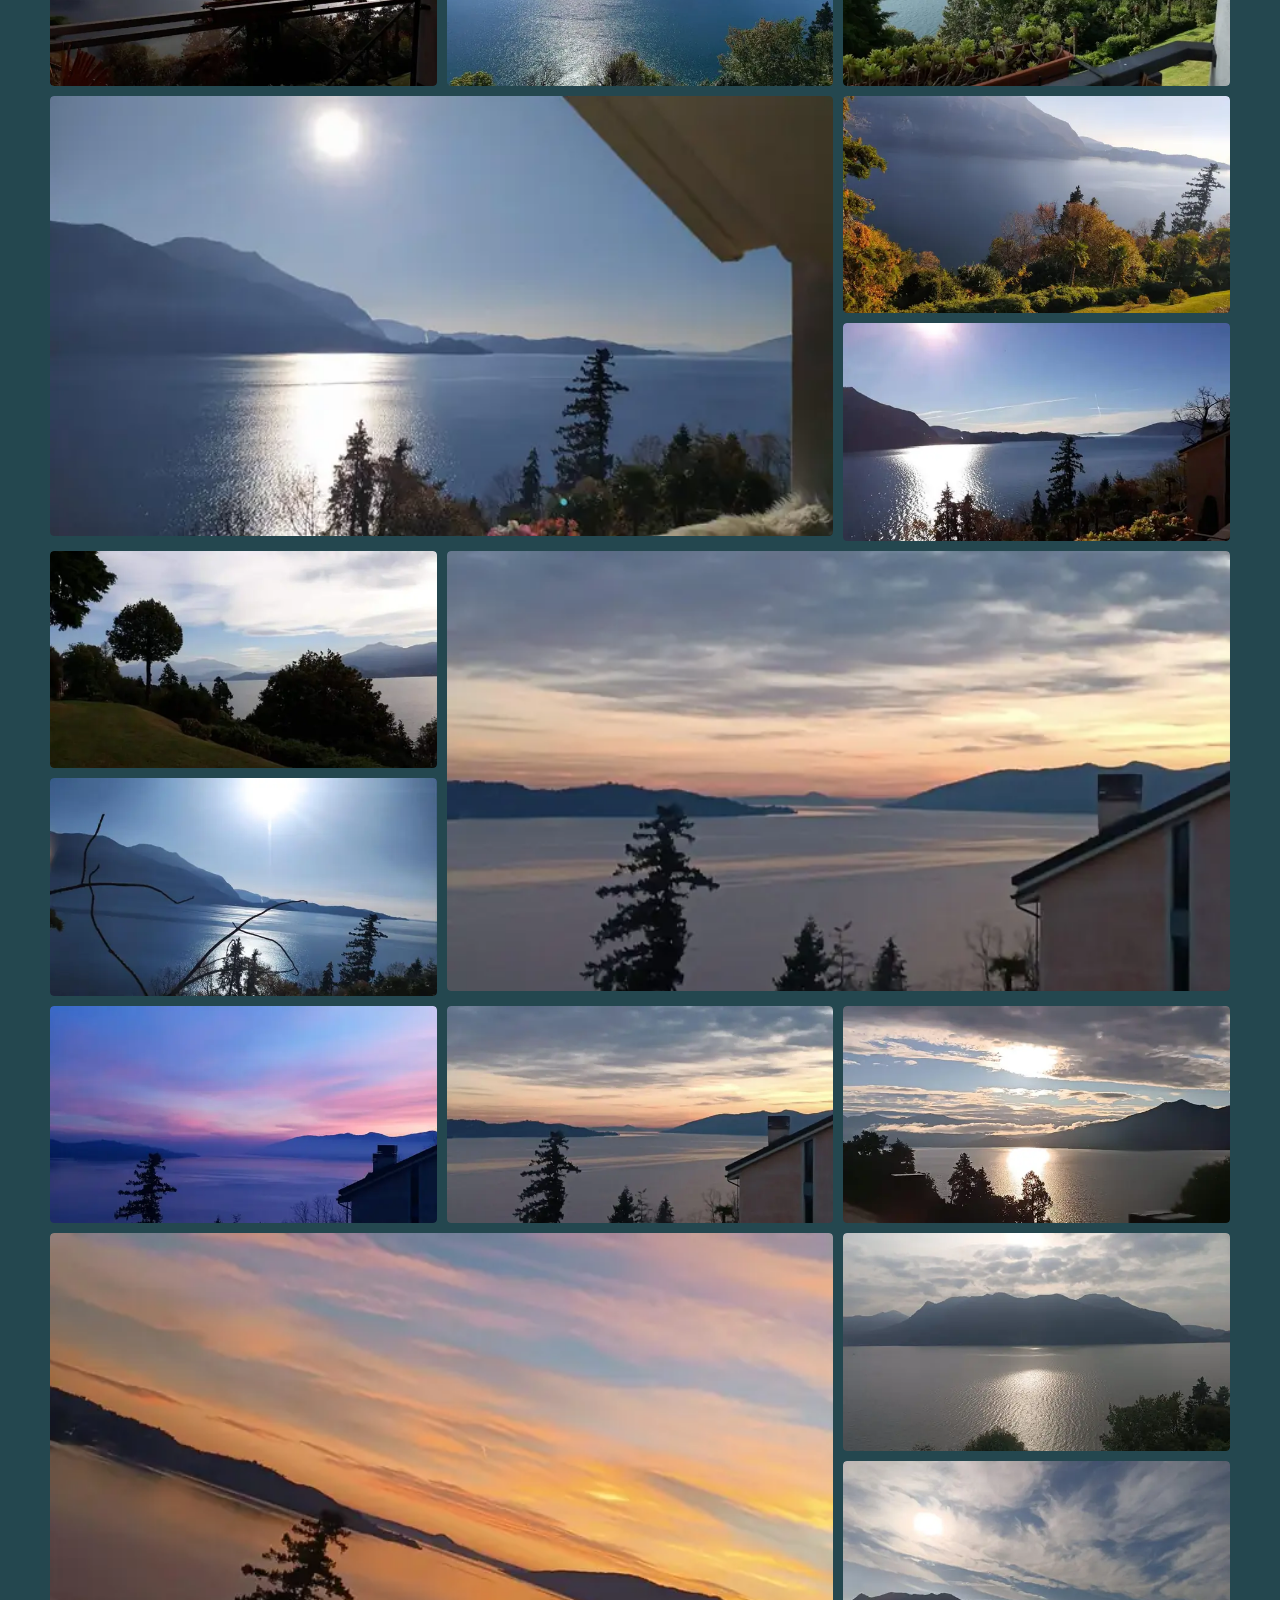
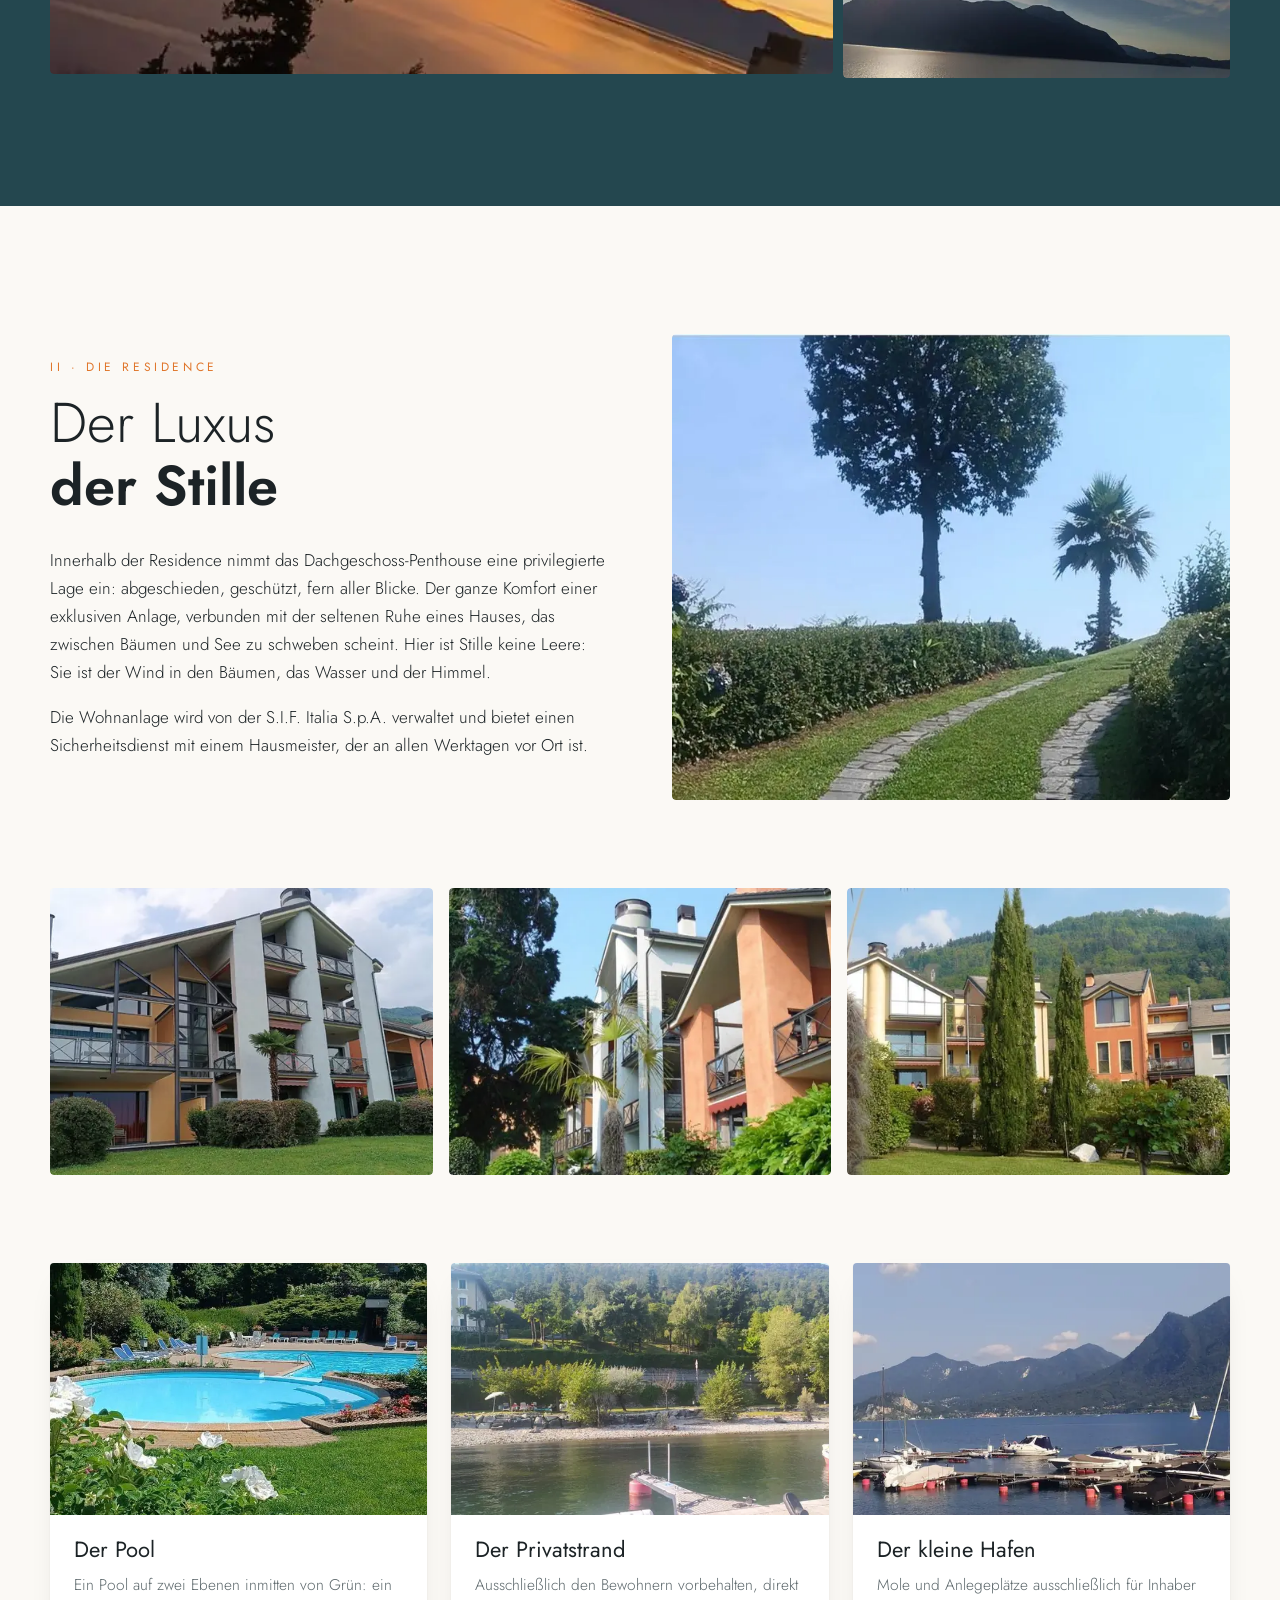
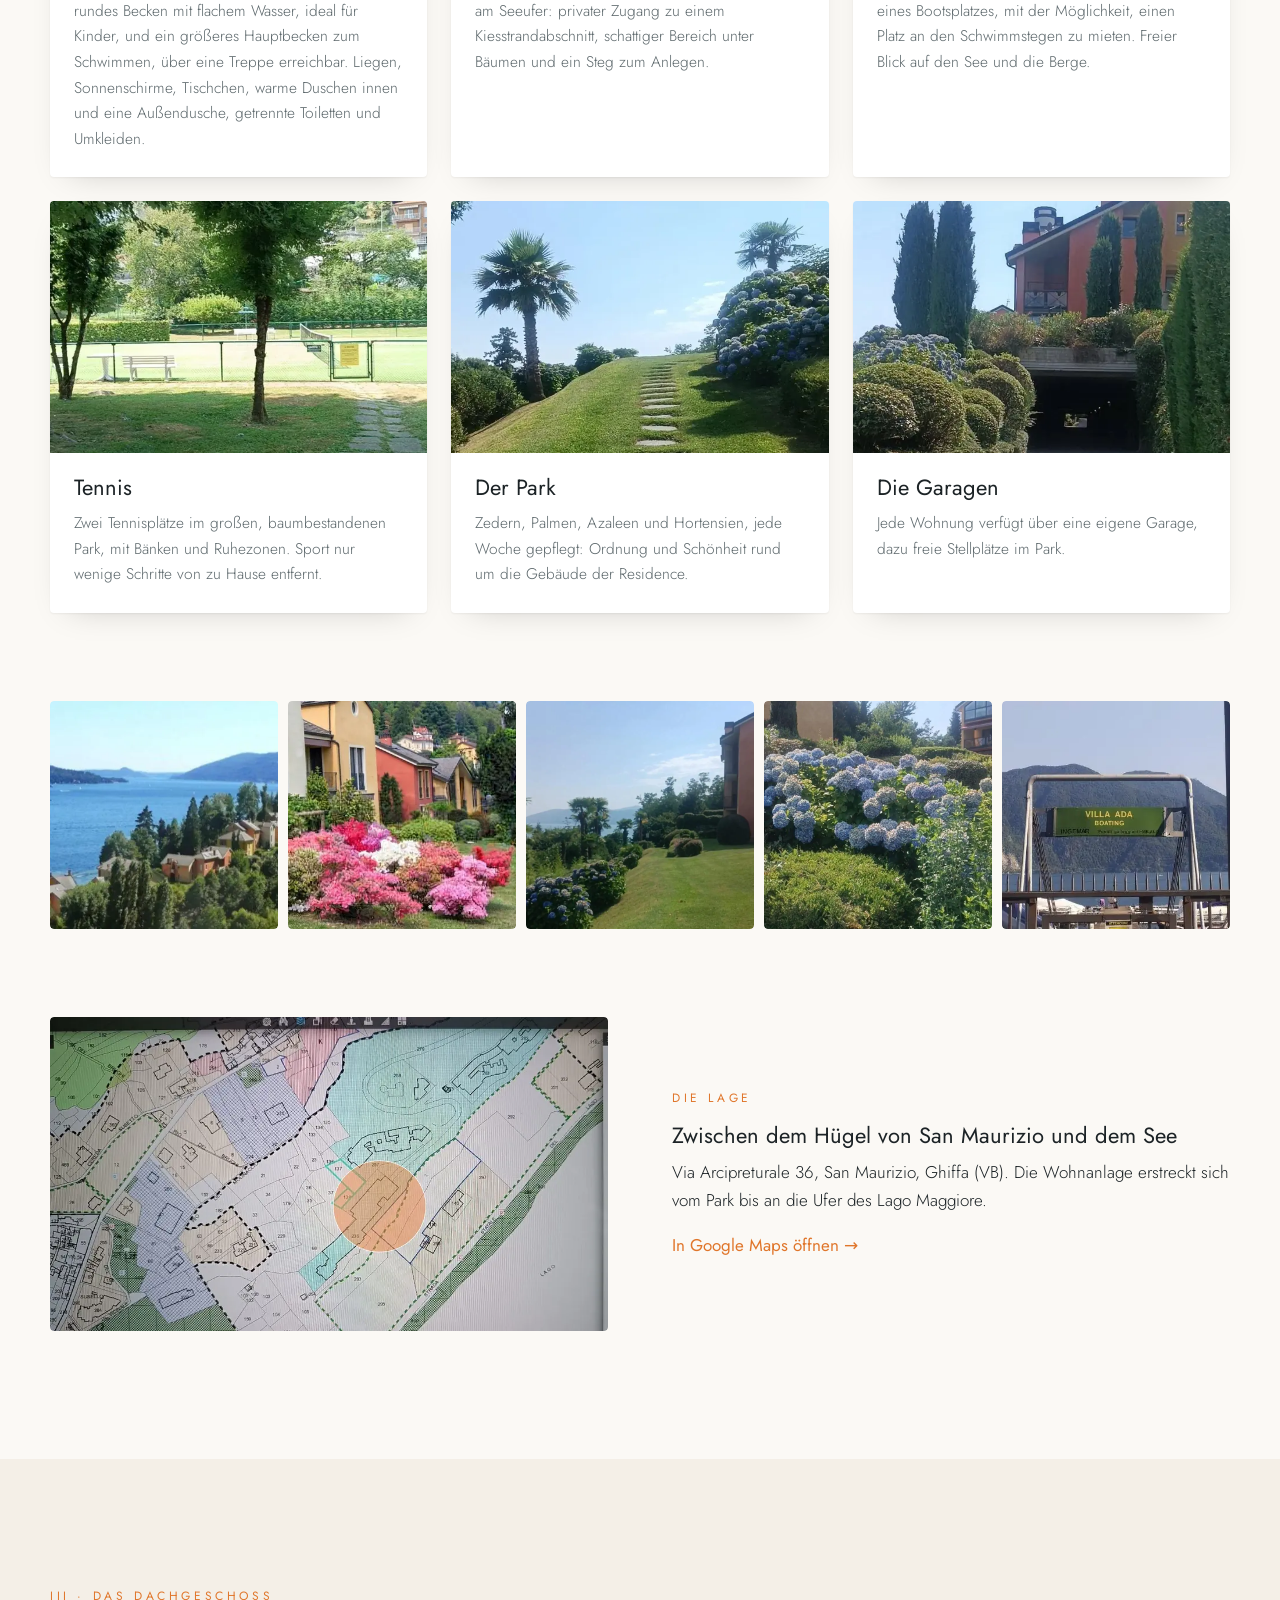
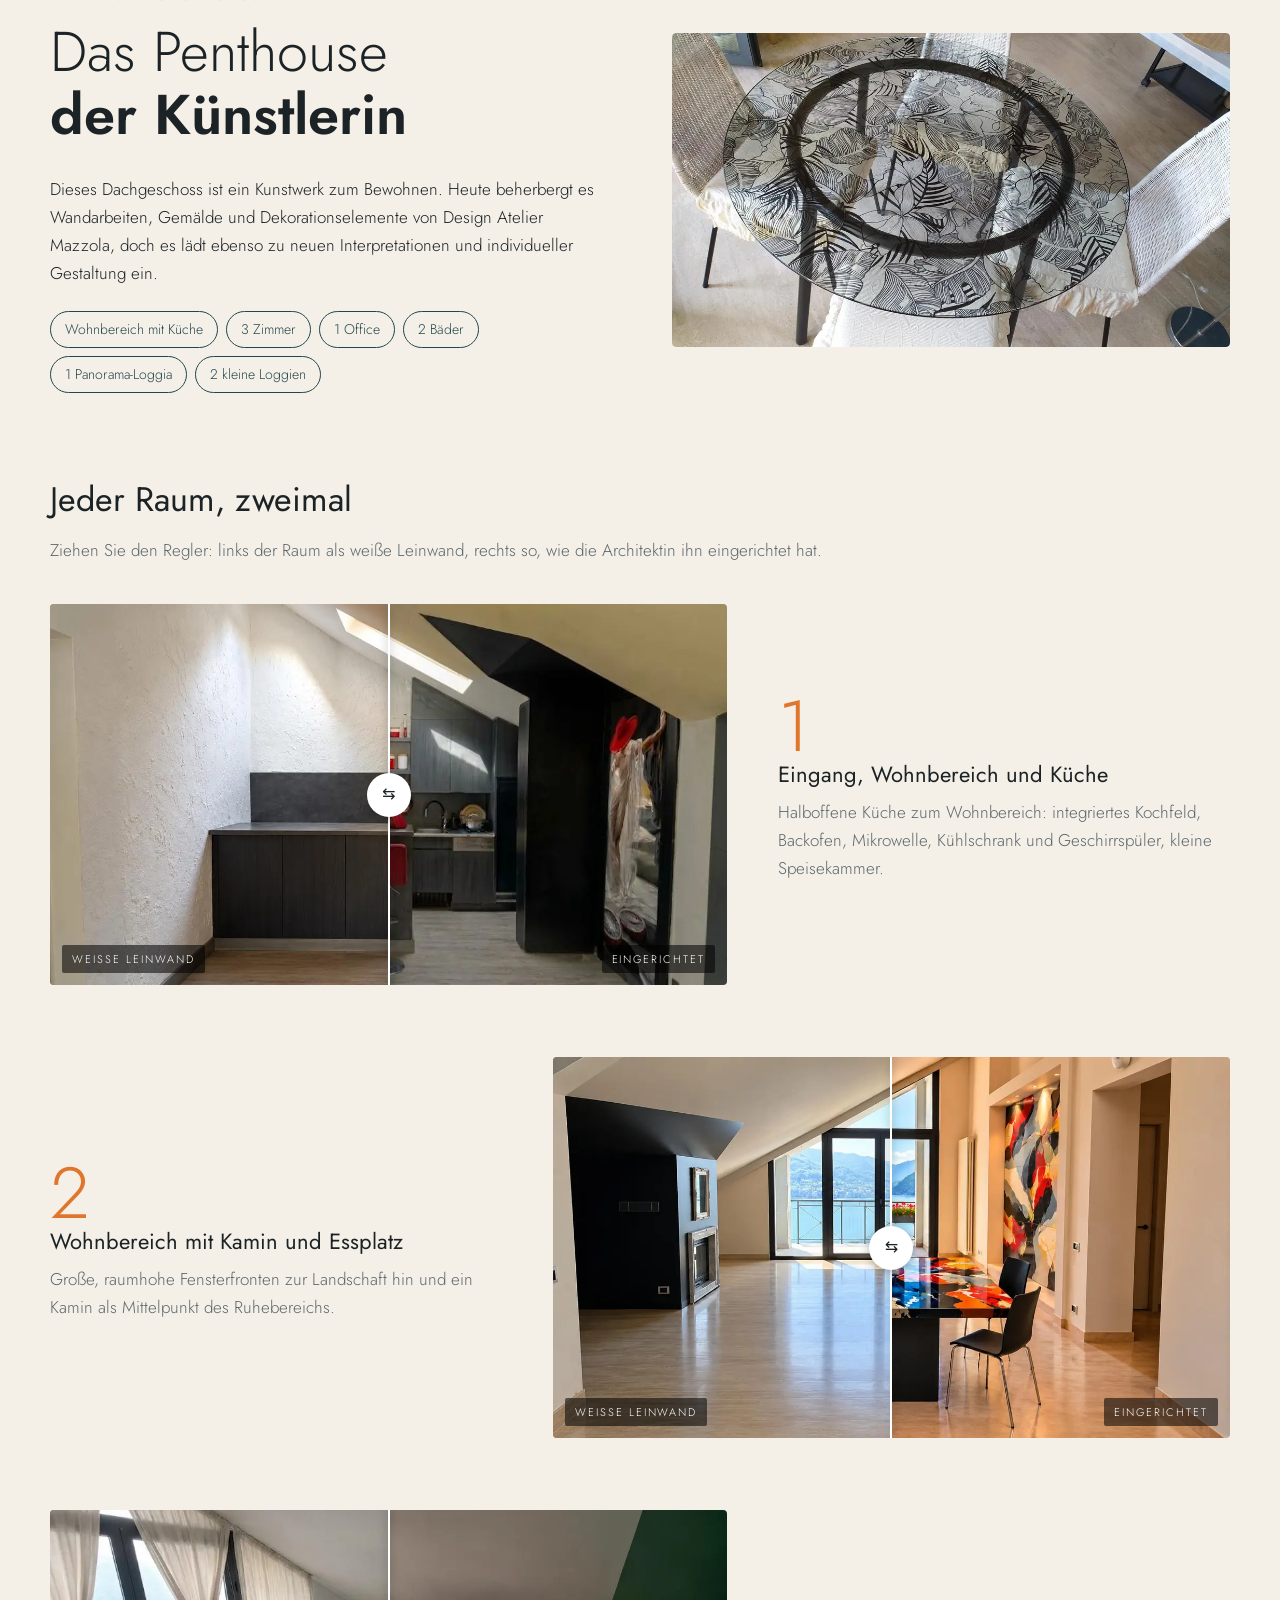
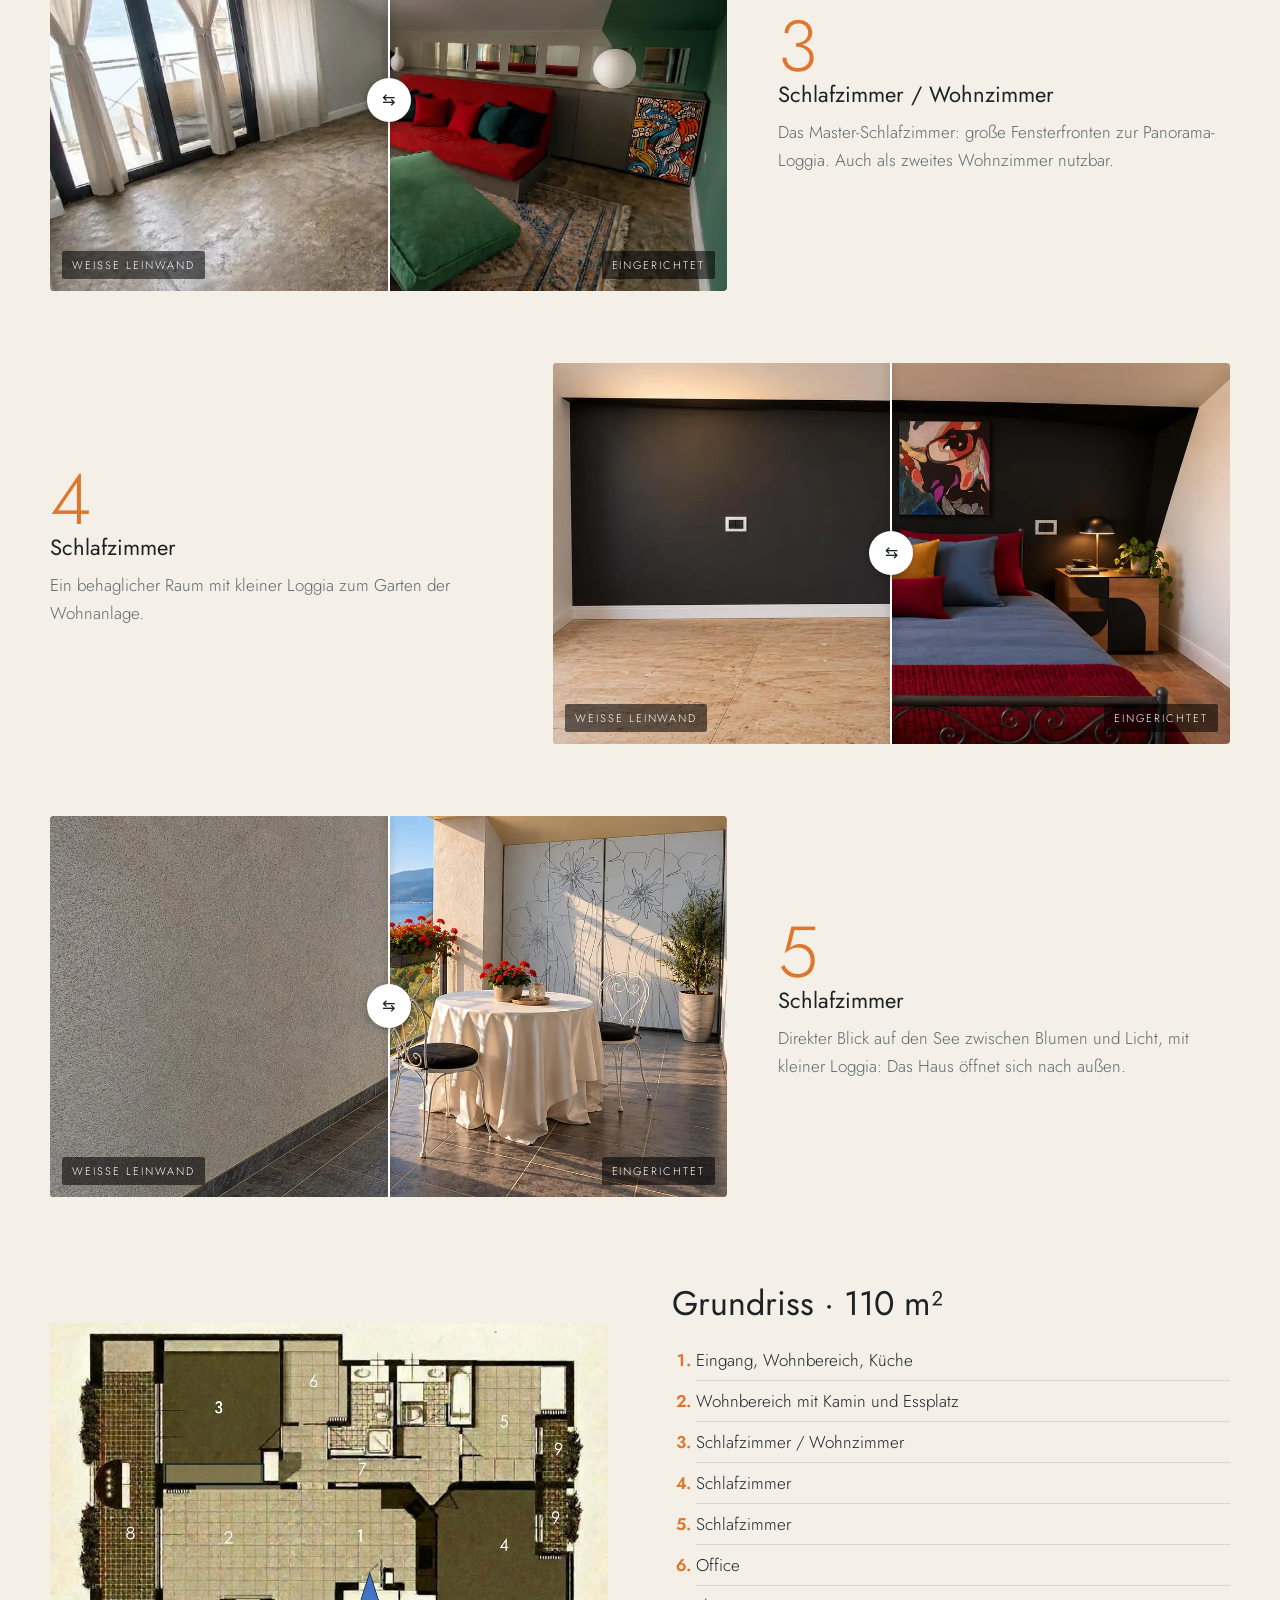
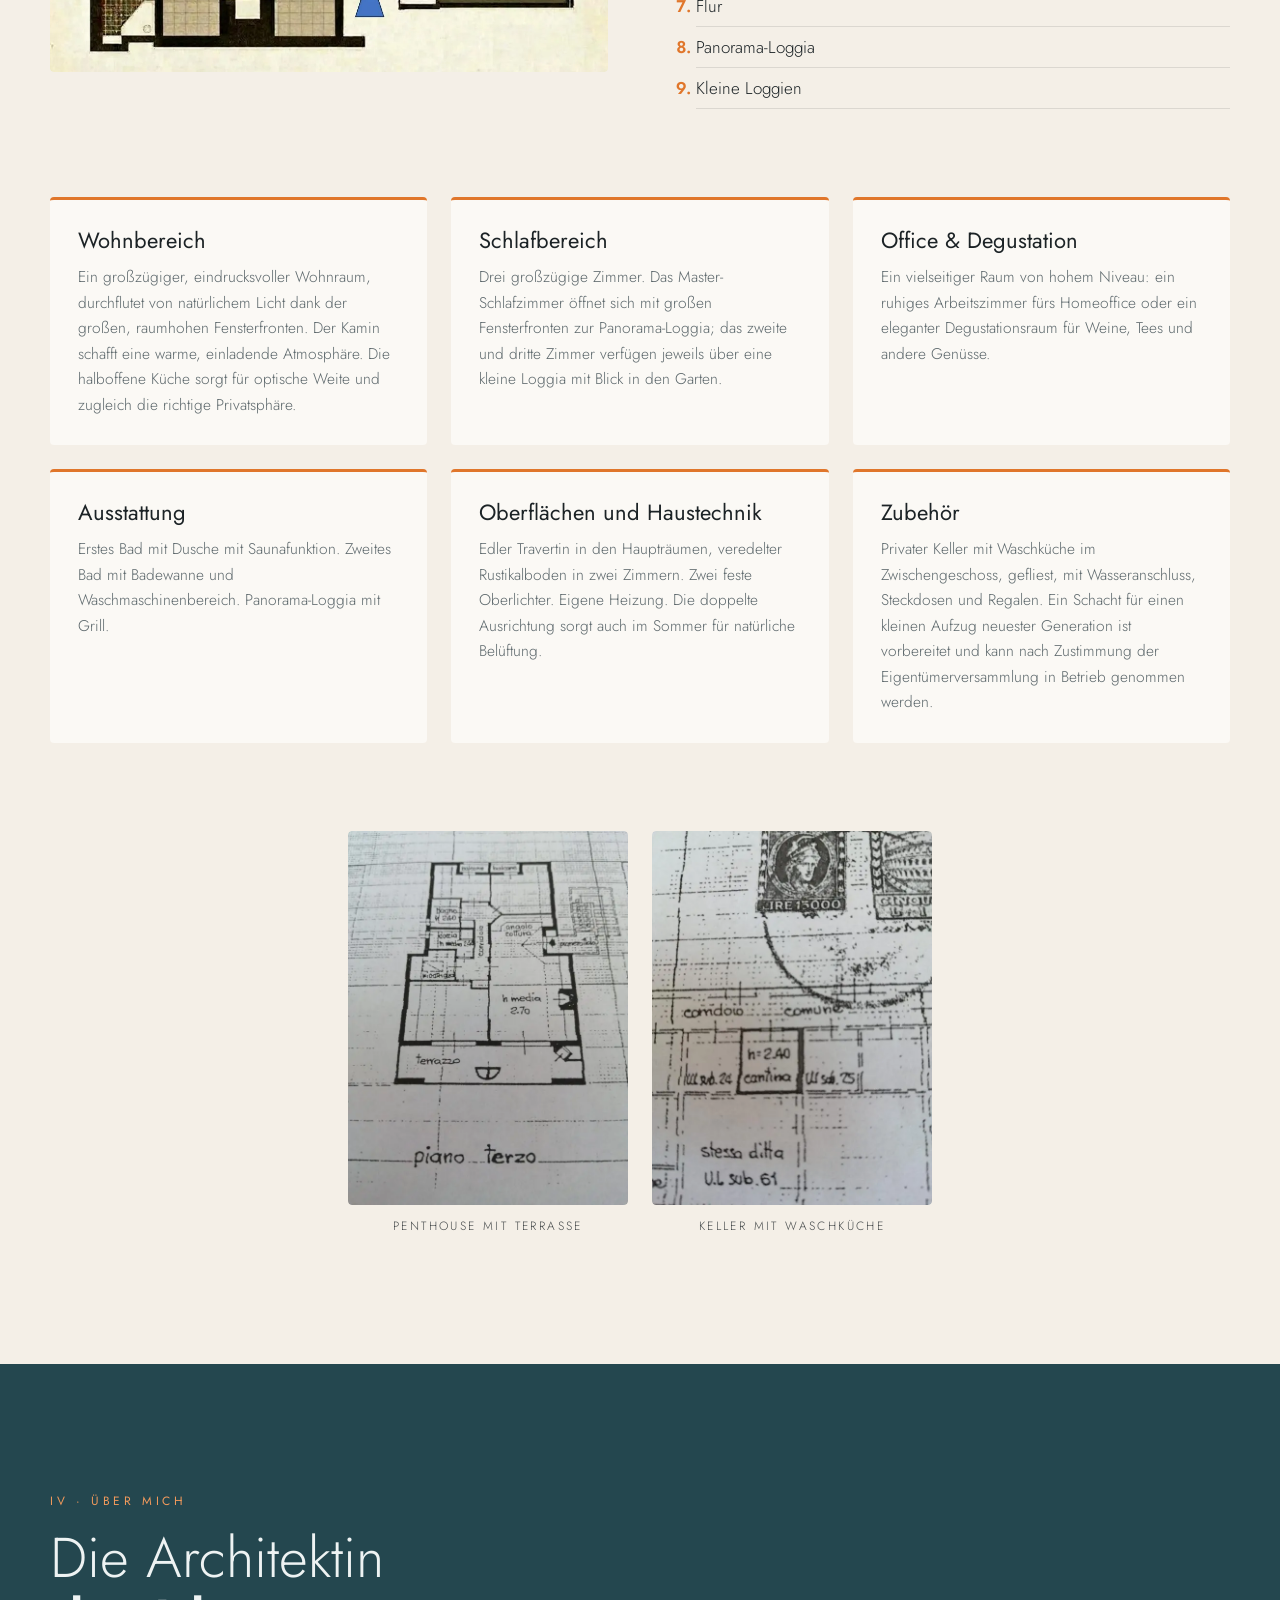
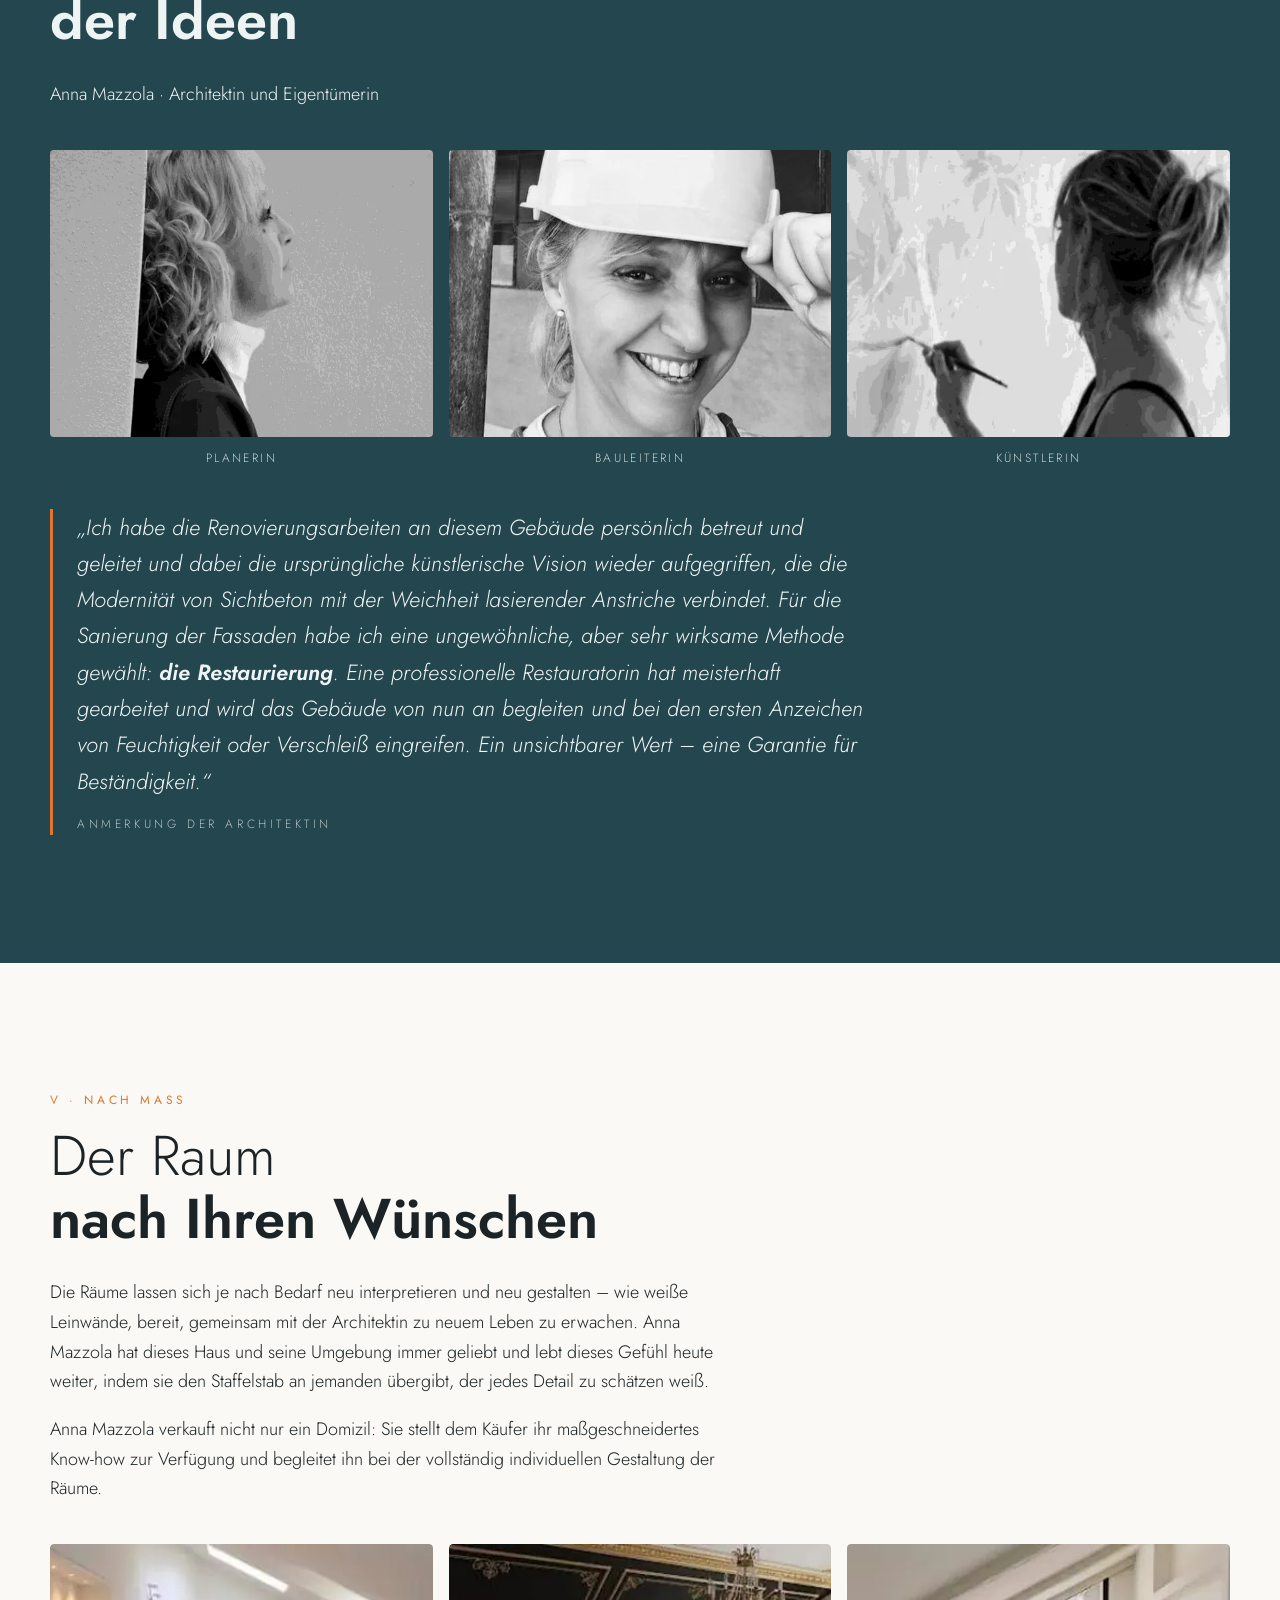
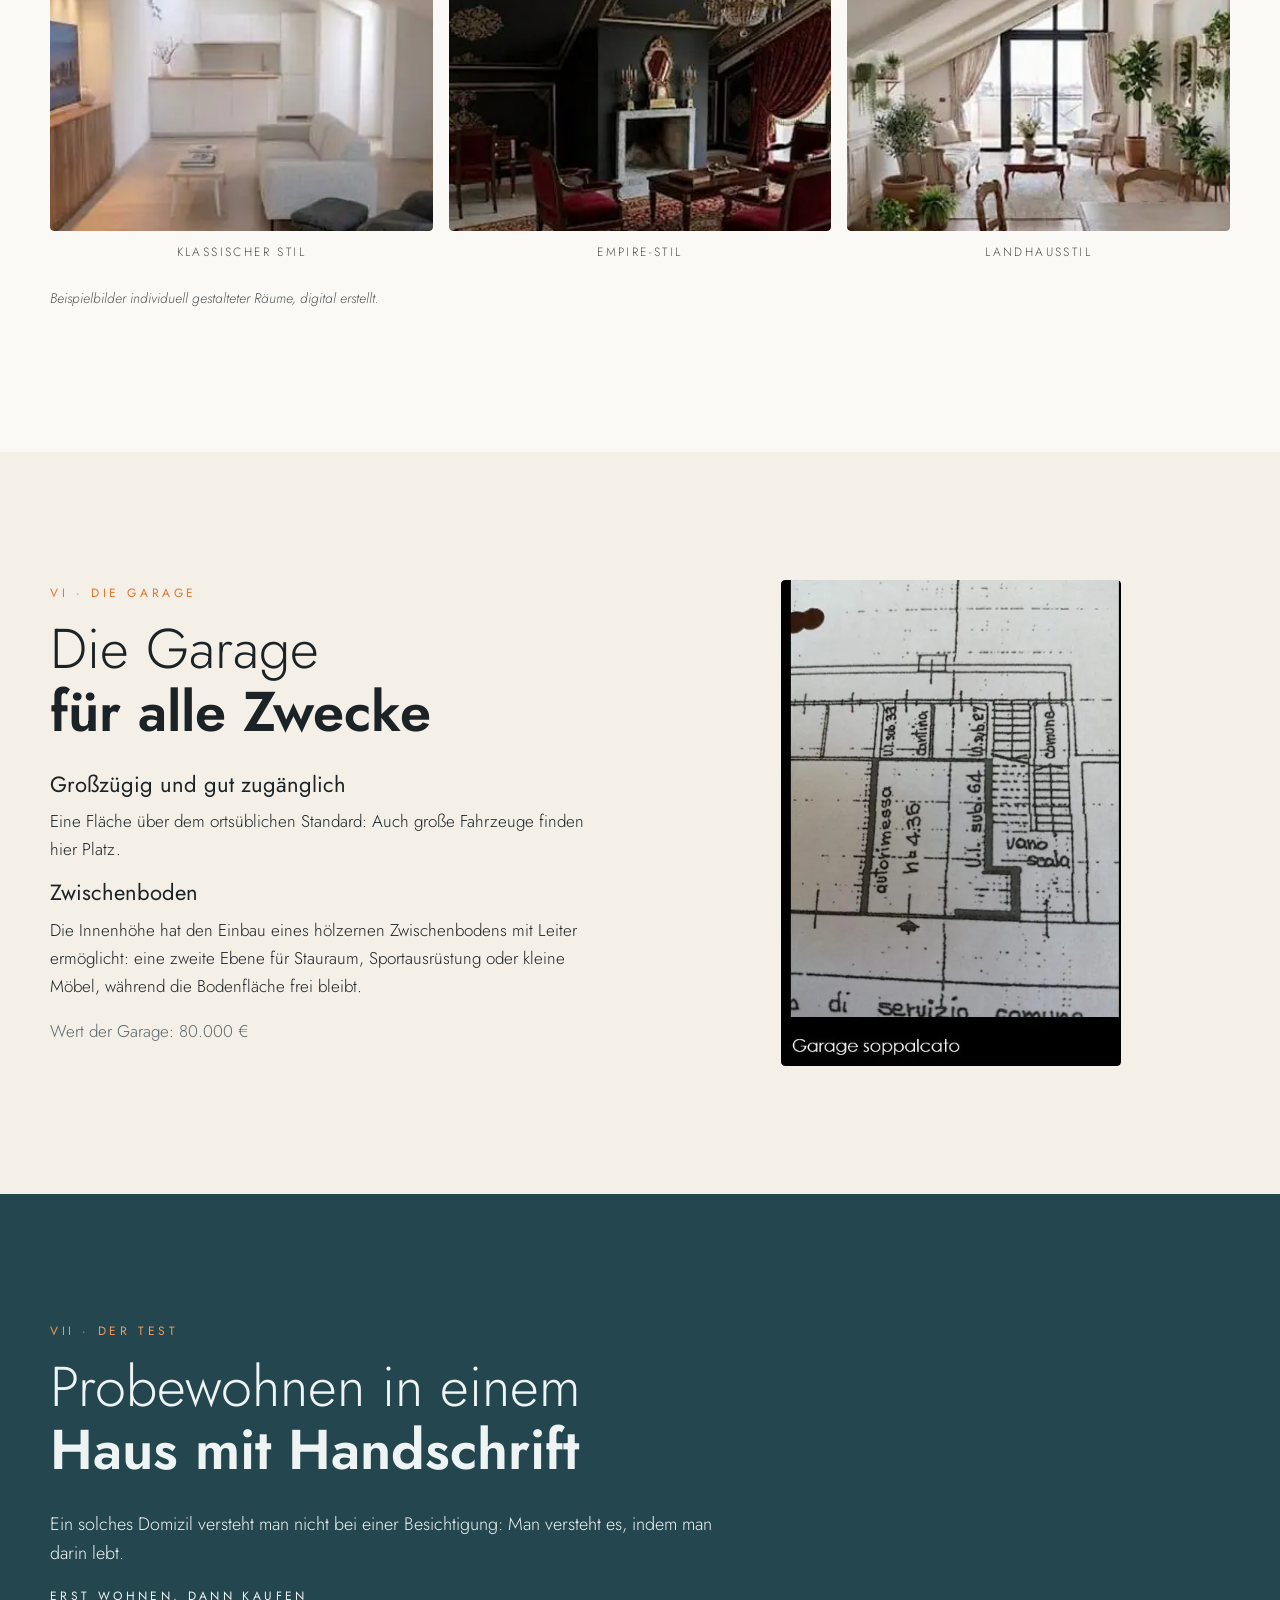
==== commit 2101d504: "Correzioni testi: nuovo titolo, pianta numerata, ruolo Progettista, nota dell'architetto e testo su " ====
--- a/de/index.html
+++ b/de/index.html
@@ -6,20 +6,29 @@
 <title>Das Penthouse der Künstlerin · Ghiffa, Lago Maggiore · Zu verkaufen</title>
 <meta name="description" content="Zu verkaufen: Dachgeschoss-Penthouse mit Seeblick, 110 m², in der Residence Villa Ada Troubetzkoy in Ghiffa (VB): 3 Zimmer, Office, 2 Bäder, Panorama-Loggia, Garage. Pool, Privatstrand, kleiner Hafen und Tennis.">
 <meta name="theme-color" content="#24474f">
-<link rel="canonical" href="/de/">
-<link rel="alternate" hreflang="it" href="/">
-<link rel="alternate" hreflang="en" href="/en/">
-<link rel="alternate" hreflang="de" href="/de/">
-<link rel="alternate" hreflang="fr" href="/fr/">
-<link rel="alternate" hreflang="es" href="/es/">
-<link rel="alternate" hreflang="x-default" href="/">
+<link rel="canonical" href="https://villaada-b401.com/de/">
+<link rel="alternate" hreflang="it" href="https://villaada-b401.com/">
+<link rel="alternate" hreflang="en" href="https://villaada-b401.com/en/">
+<link rel="alternate" hreflang="de" href="https://villaada-b401.com/de/">
+<link rel="alternate" hreflang="fr" href="https://villaada-b401.com/fr/">
+<link rel="alternate" hreflang="es" href="https://villaada-b401.com/es/">
+<link rel="alternate" hreflang="x-default" href="https://villaada-b401.com/">
 <link rel="icon" href="../img/favicon.png" type="image/png">
 <link rel="apple-touch-icon" href="../img/apple-touch-icon.png">
 <meta property="og:type" content="website">
 <meta property="og:title" content="Das Penthouse der Künstlerin · Lago Maggiore">
 <meta property="og:description" content="4-Zimmer-Dachgeschosswohnung mit Seeblick, 110 m², Residence Villa Ada Troubetzkoy, Ghiffa. Ein Angebot von Anna Mazzola, Architektin.">
-<meta property="og:image" content="/img/hero-1598.webp">
-<meta property="og:url" content="/de/">
+<meta property="og:image" content="https://villaada-b401.com/img/og-de.jpg">
+<meta property="og:image:type" content="image/jpeg">
+<meta property="og:image:width" content="1200">
+<meta property="og:image:height" content="630">
+<meta property="og:image:alt" content="Das Penthouse der Künstlerin · Lago Maggiore">
+<meta property="og:site_name" content="Attico dell'Artista">
+<meta name="twitter:card" content="summary_large_image">
+<meta name="twitter:title" content="Das Penthouse der Künstlerin · Lago Maggiore">
+<meta name="twitter:description" content="4-Zimmer-Dachgeschosswohnung mit Seeblick, 110 m², Residence Villa Ada Troubetzkoy, Ghiffa. Ein Angebot von Anna Mazzola, Architektin.">
+<meta name="twitter:image" content="https://villaada-b401.com/img/og-de.jpg">
+<meta property="og:url" content="https://villaada-b401.com/de/">
 <meta property="og:locale" content="de_DE">
 <meta property="og:locale:alternate" content="it_IT"><meta property="og:locale:alternate" content="en_GB"><meta property="og:locale:alternate" content="fr_FR"><meta property="og:locale:alternate" content="es_ES">
 <link rel="preload" as="image" href="../img/hero-960.webp" imagesrcset="../img/hero-960.webp 960w, ../img/hero-1598.webp 1598w" imagesizes="100vw" fetchpriority="high">
@@ -27,7 +36,7 @@
 <link rel="preconnect" href="https://fonts.gstatic.com" crossorigin>
 <link href="https://fonts.googleapis.com/css2?family=Jost:wght@300;400;600&display=swap" rel="stylesheet">
 <link rel="stylesheet" href="../style.css">
-<script type="application/ld+json">{"@context": "https://schema.org", "@type": "RealEstateListing", "inLanguage": "de", "name": "Das Penthouse der Künstlerin – 4-Zimmer-Dachgeschosswohnung B401", "description": "Dachgeschoss-Penthouse mit Seeblick, 110 m², mit Waschkeller und Garage in der Residence Villa Ada Troubetzkoy.", "url": "/de/", "image": "/img/hero-1598.webp", "offers": {"@type": "Offer", "price": 730000, "priceCurrency": "EUR", "availability": "https://schema.org/InStock"}, "itemOffered": {"@type": "Apartment", "numberOfRooms": 4, "numberOfBedrooms": 3, "numberOfBathroomsTotal": 2, "floorSize": {"@type": "QuantitativeValue", "value": 110, "unitCode": "MTK"}, "address": {"@type": "PostalAddress", "streetAddress": "Via Arcipreturale 36", "addressLocality": "Ghiffa", "addressRegion": "VB", "postalCode": "28823", "addressCountry": "IT"}}, "seller": {"@type": "Person", "name": "Anna Mazzola", "telephone": "+393355858642", "email": "ateliermazzola@gmail.com", "url": "https://www.annamazzola.it"}}</script>
+<script type="application/ld+json">{"@context": "https://schema.org", "@type": "RealEstateListing", "inLanguage": "de", "name": "Das Penthouse der Künstlerin – 4-Zimmer-Dachgeschosswohnung B401", "description": "Dachgeschoss-Penthouse mit Seeblick, 110 m², mit Waschkeller und Garage in der Residence Villa Ada Troubetzkoy.", "url": "https://villaada-b401.com/de/", "image": "https://villaada-b401.com/img/og-de.jpg", "offers": {"@type": "Offer", "price": 730000, "priceCurrency": "EUR", "availability": "https://schema.org/InStock"}, "itemOffered": {"@type": "Apartment", "numberOfRooms": 4, "numberOfBedrooms": 3, "numberOfBathroomsTotal": 2, "floorSize": {"@type": "QuantitativeValue", "value": 110, "unitCode": "MTK"}, "address": {"@type": "PostalAddress", "streetAddress": "Via Arcipreturale 36", "addressLocality": "Ghiffa", "addressRegion": "VB", "postalCode": "28823", "addressCountry": "IT"}}, "seller": {"@type": "Person", "name": "Anna Mazzola", "telephone": "+393355858642", "email": "ateliermazzola@gmail.com", "url": "https://www.annamazzola.it"}}</script>
 </head>
 <body>
 <a class="skip" href="#main">Zum Inhalt springen</a>
@@ -45,7 +54,7 @@
   <img class="hero-bg" src="../img/hero-960.webp" srcset="../img/hero-960.webp 960w, ../img/hero-1598.webp 1598w" sizes="100vw" width="1598" height="899" alt="Rosafarbene Morgendämmerung über dem Lago Maggiore, vom Penthouse aus gesehen" fetchpriority="high">
   <div class="hero-c wrap">
     <p class="kicker">Residence Villa Ada Troubetzkoy · Ghiffa · Lago Maggiore</p>
-    <h1><strong>Das Schauspiel</strong><br>vom Penthouse<br>der Künstlerin</h1>
+    <h1><strong>Die Schönheit</strong><br>des Sees</h1>
     <p class="hero-sub">Verkauf 4-Zimmer-Dachgeschosswohnung · B401<br><em>Ein Angebot von Anna Mazzola, Architektin</em></p>
     <div class="hero-cta"><a href="#contatti" class="btn">Private Besichtigung buchen</a><a href="#vista" class="btn btn-ghost">Das Haus entdecken</a></div>
   </div>
@@ -127,7 +136,7 @@
   </div>
 
   <div class="wrap split plan">
-    <figure><a href="../img/pianta-959.webp" class="lb" data-cap="Grundriss des Penthouse"><img src="../img/pianta-959.webp" srcset="../img/pianta-959.webp 959w" sizes="(max-width: 800px) 100vw, 60vw" width="959" height="720" alt="Grundriss des Penthouse" loading="lazy" decoding="async"></a></figure>
+    <figure><a href="../img/pianta-1088.webp" class="lb" data-cap="Grundriss des Penthouse"><img src="../img/pianta-640.webp" srcset="../img/pianta-640.webp 640w, ../img/pianta-1088.webp 1088w" sizes="(max-width: 800px) 100vw, 60vw" width="1088" height="680" alt="Grundriss des Penthouse" loading="lazy" decoding="async"></a></figure>
     <div>
       <h3 class="sub">Grundriss · 110 m²</h3>
       <ol class="legend"><li>Eingang, Wohnbereich, Küche</li><li>Wohnbereich mit Kamin und Essplatz</li><li>Schlafzimmer / Wohnzimmer</li><li>Schlafzimmer</li><li>Schlafzimmer</li><li>Office</li><li>Flur</li><li>Panorama-Loggia</li><li>Kleine Loggien</li></ol>
@@ -148,11 +157,11 @@
     <h2 class="h-lite">Die Architektin<br><strong>der Ideen</strong></h2>
     <p class="lead">Anna Mazzola · Architektin und Eigentümerin</p>
     <div class="trio roles">
-      <figure><img src="../img/anna-imprenditrice-615.webp" srcset="../img/anna-imprenditrice-615.webp 615w" sizes="(max-width: 700px) 100vw, 33vw" width="615" height="401" alt="Anna Mazzola · Unternehmerin" loading="lazy" decoding="async"><figcaption>Unternehmerin</figcaption></figure>
+      <figure><img src="../img/anna-imprenditrice-615.webp" srcset="../img/anna-imprenditrice-615.webp 615w" sizes="(max-width: 700px) 100vw, 33vw" width="615" height="401" alt="Anna Mazzola · Planerin" loading="lazy" decoding="async"><figcaption>Planerin</figcaption></figure>
       <figure><img src="../img/anna-direttrice-814.webp" srcset="../img/anna-direttrice-814.webp 814w" sizes="(max-width: 700px) 100vw, 33vw" width="814" height="448" alt="Anna Mazzola · Bauleiterin" loading="lazy" decoding="async"><figcaption>Bauleiterin</figcaption></figure>
       <figure><img src="../img/anna-artista-608.webp" srcset="../img/anna-artista-608.webp 608w" sizes="(max-width: 700px) 100vw, 33vw" width="608" height="396" alt="Anna Mazzola · Künstlerin" loading="lazy" decoding="async"><figcaption>Künstlerin</figcaption></figure>
     </div>
-    <blockquote>„Ich habe die Renovierungsarbeiten an diesem Gebäude persönlich betreut und geleitet und ihnen eine künstlerische Vision verliehen, die die Modernität von Sichtbeton mit der Weichheit lasierender Anstriche verbindet. Für die Fassaden gibt es eine innovative Methode: Eine professionelle Restauratorin begleitet das Gebäude über die Zeit und greift beim ersten Anzeichen von Feuchtigkeit oder Verschleiß ein. Ein unsichtbarer Wert – eine Garantie für Beständigkeit.“<cite>Anmerkung der Architektin</cite></blockquote>
+    <blockquote>„Ich habe die Renovierungsarbeiten an diesem Gebäude persönlich betreut und geleitet und dabei die ursprüngliche künstlerische Vision wieder aufgegriffen, die die Modernität von Sichtbeton mit der Weichheit lasierender Anstriche verbindet. Für die Sanierung der Fassaden habe ich eine ungewöhnliche, aber sehr wirksame Methode gewählt: <strong>die Restaurierung</strong>. Eine professionelle Restauratorin hat meisterhaft gearbeitet und wird das Gebäude von nun an begleiten und bei den ersten Anzeichen von Feuchtigkeit oder Verschleiß eingreifen. Ein unsichtbarer Wert – eine Garantie für Beständigkeit.“<cite>Anmerkung der Architektin</cite></blockquote>
   </div>
 </section>
 
@@ -160,7 +169,7 @@
   <div class="wrap">
     <p class="eyebrow">V · Nach Maß</p>
     <h2 class="h-lite">Der Raum<br><strong>nach Ihren Wünschen</strong></h2>
-    <p class="lead">Die Räume lassen sich je nach Bedarf neu interpretieren und neu gestalten – wie weiße Leinwände, bereit, zu neuem Leben zu erwachen, gemeinsam mit der Architektin, die dieses Haus und seine Umgebung seit mehr als zwanzig Jahren liebt und heute den Staffelstab weitergeben möchte, um neuen Träumen zu folgen.</p>
+    <p class="lead">Die Räume lassen sich je nach Bedarf neu interpretieren und neu gestalten – wie weiße Leinwände, bereit, gemeinsam mit der Architektin zu neuem Leben zu erwachen. Anna Mazzola hat dieses Haus und seine Umgebung immer geliebt und lebt dieses Gefühl heute weiter, indem sie den Staffelstab an jemanden übergibt, der jedes Detail zu schätzen weiß.</p>
     <p class="lead">Anna Mazzola verkauft nicht nur ein Domizil: Sie stellt dem Käufer ihr maßgeschneidertes Know-how zur Verfügung und begleitet ihn bei der vollständig individuellen Gestaltung der Räume.</p>
     <div class="trio styles">
       <figure><a href="../img/stile-classico-556.webp" class="lb" data-cap="Vorschlag: Klassischer Stil"><img src="../img/stile-classico-556.webp" srcset="../img/stile-classico-556.webp 556w" sizes="(max-width: 700px) 100vw, 33vw" width="556" height="268" alt="Vorschlag: Klassischer Stil" loading="lazy" decoding="async"></a><figcaption>Klassischer Stil</figcaption></figure><figure><a href="../img/stile-impero-555.webp" class="lb" data-cap="Vorschlag: Empire-Stil"><img src="../img/stile-impero-555.webp" srcset="../img/stile-impero-555.webp 555w" sizes="(max-width: 700px) 100vw, 33vw" width="555" height="268" alt="Vorschlag: Empire-Stil" loading="lazy" decoding="async"></a><figcaption>Empire-Stil</figcaption></figure><figure><a href="../img/stile-country-554.webp" class="lb" data-cap="Vorschlag: Landhausstil"><img src="../img/stile-country-554.webp" srcset="../img/stile-country-554.webp 554w" sizes="(max-width: 700px) 100vw, 33vw" width="554" height="268" alt="Vorschlag: Landhausstil" loading="lazy" decoding="async"></a><figcaption>Landhausstil</figcaption></figure>
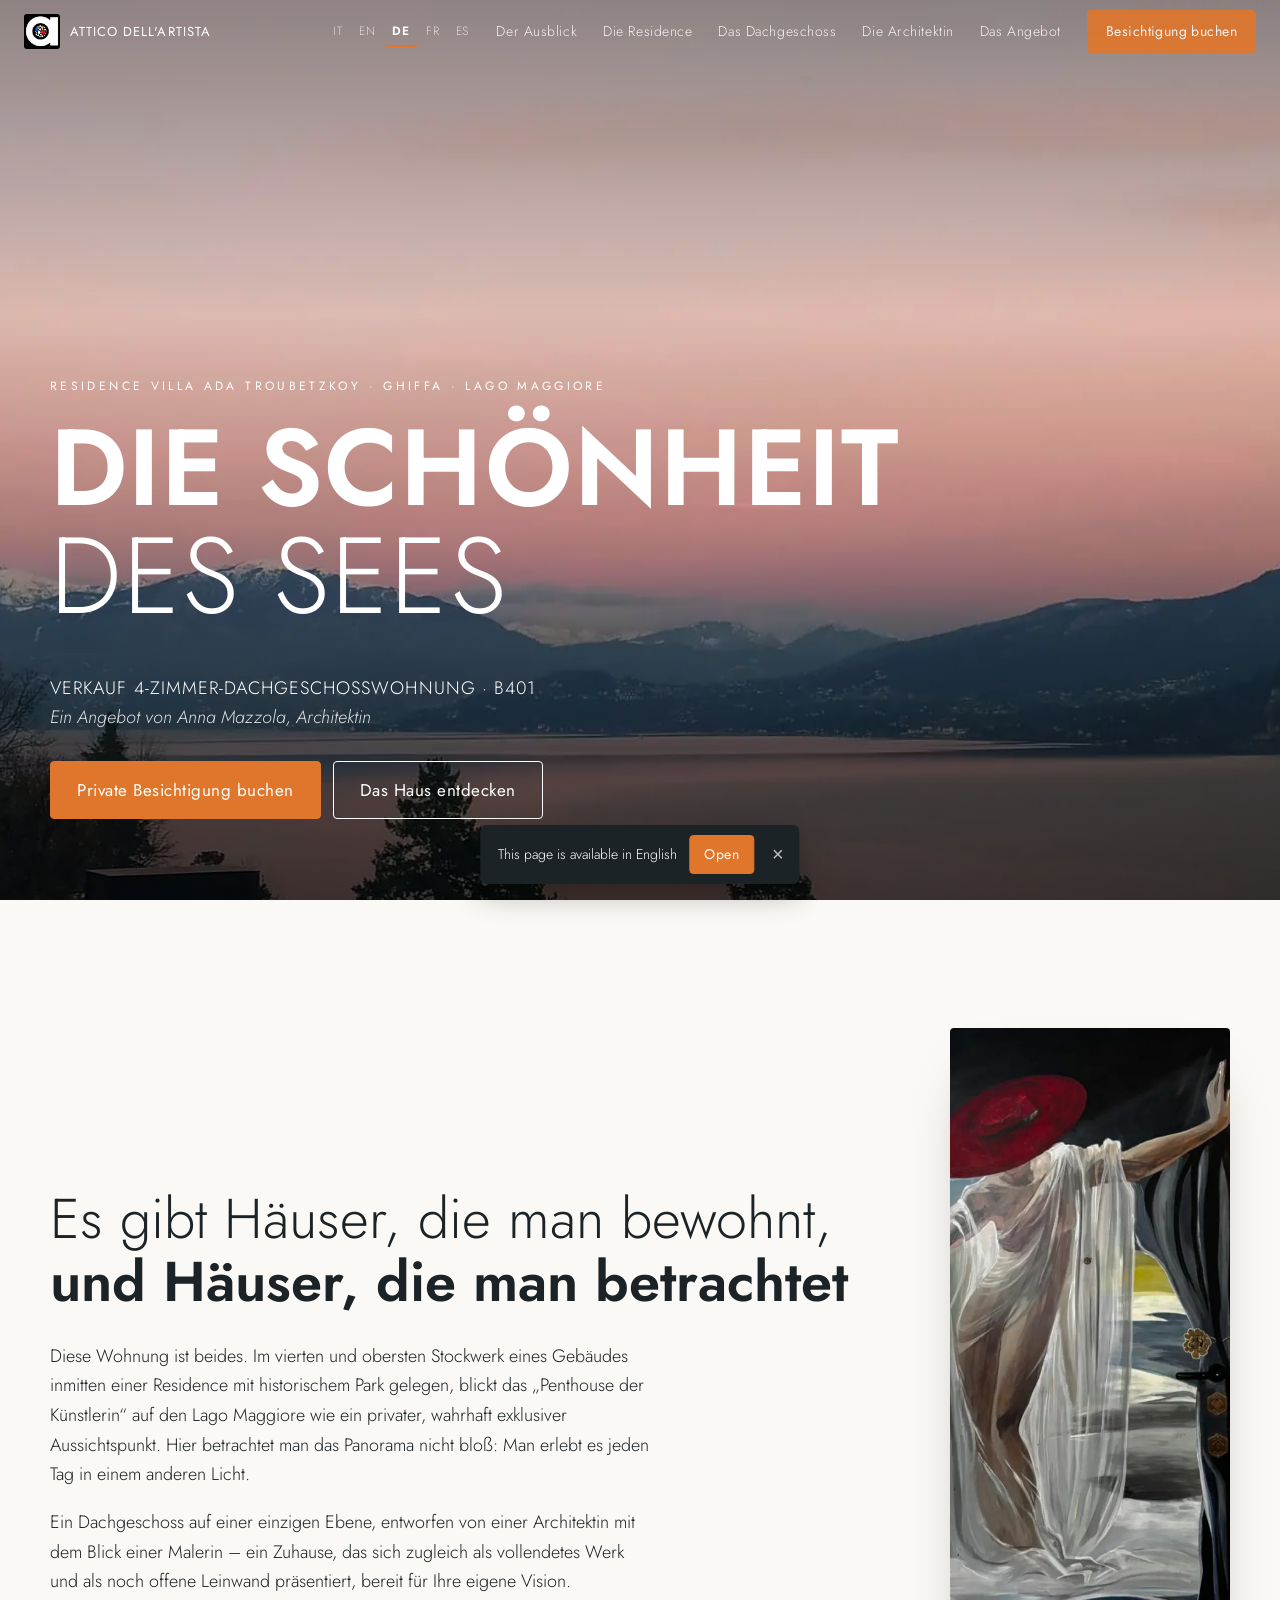
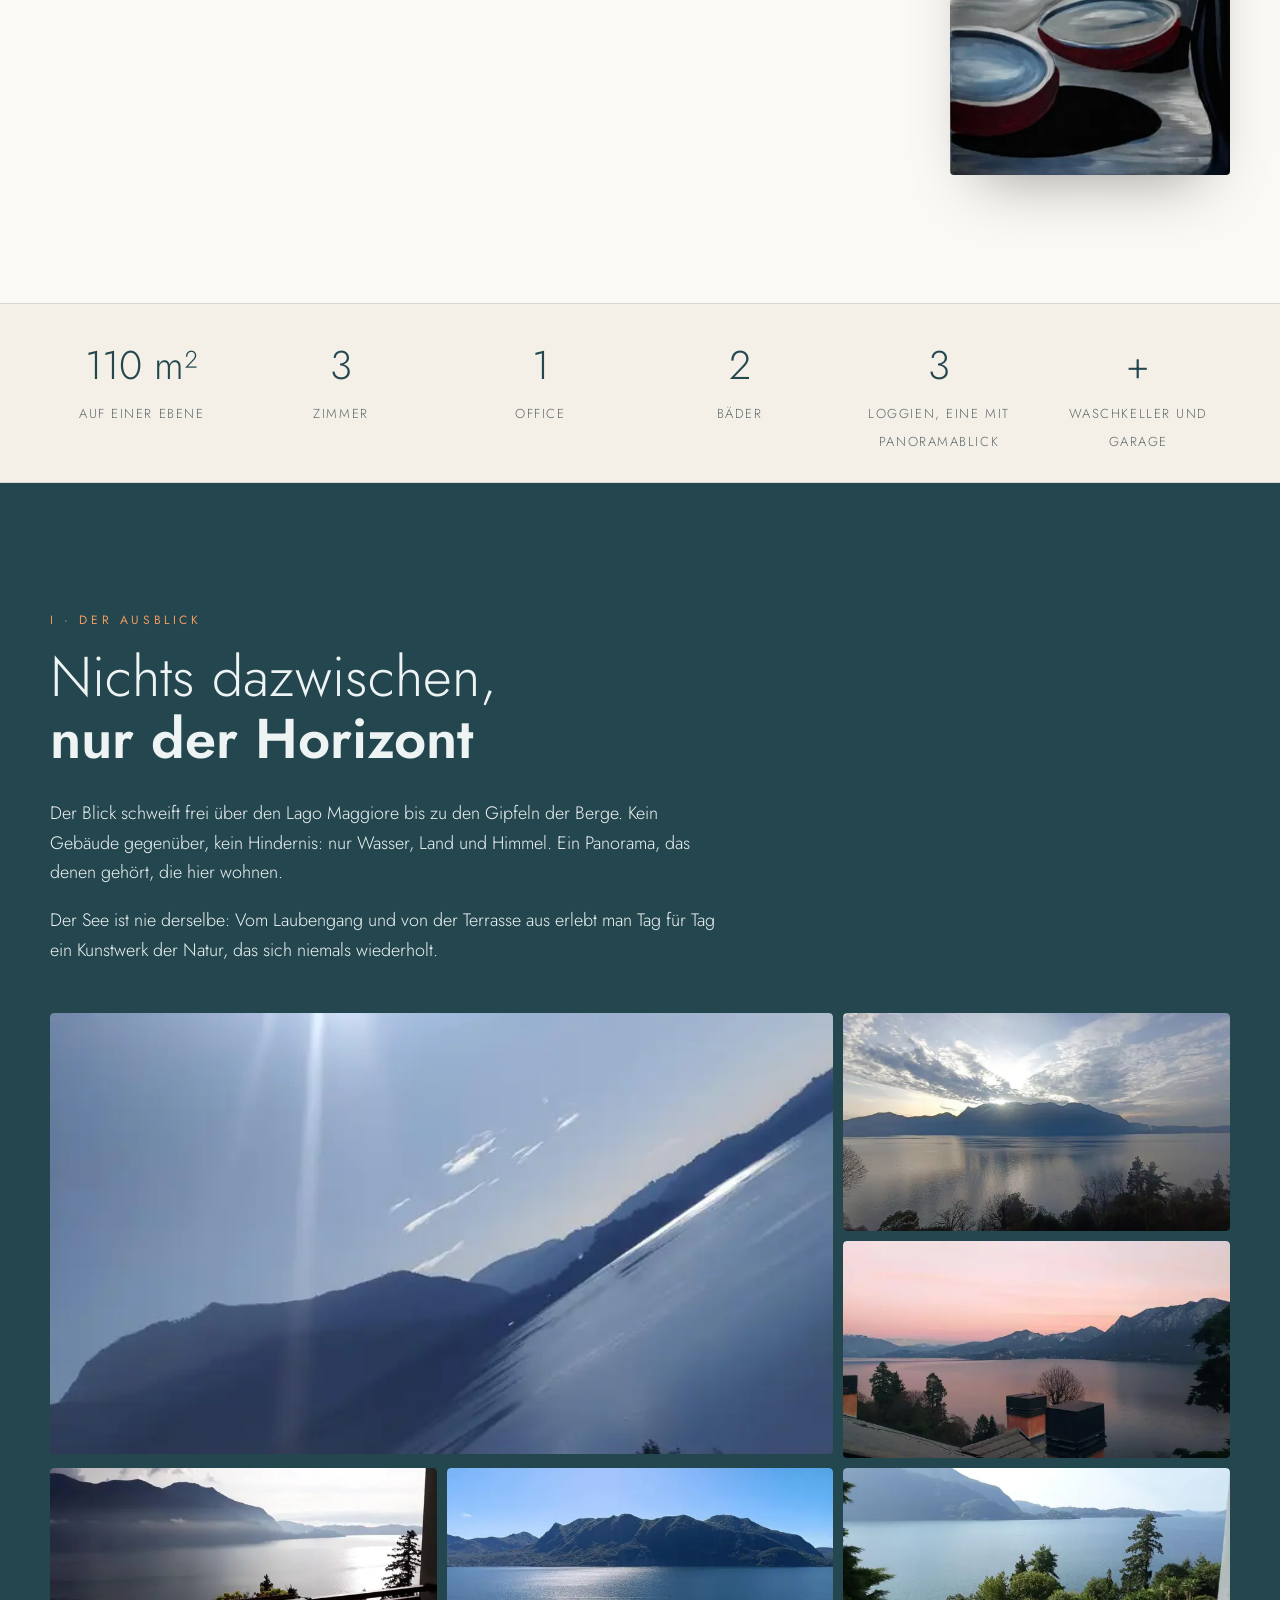
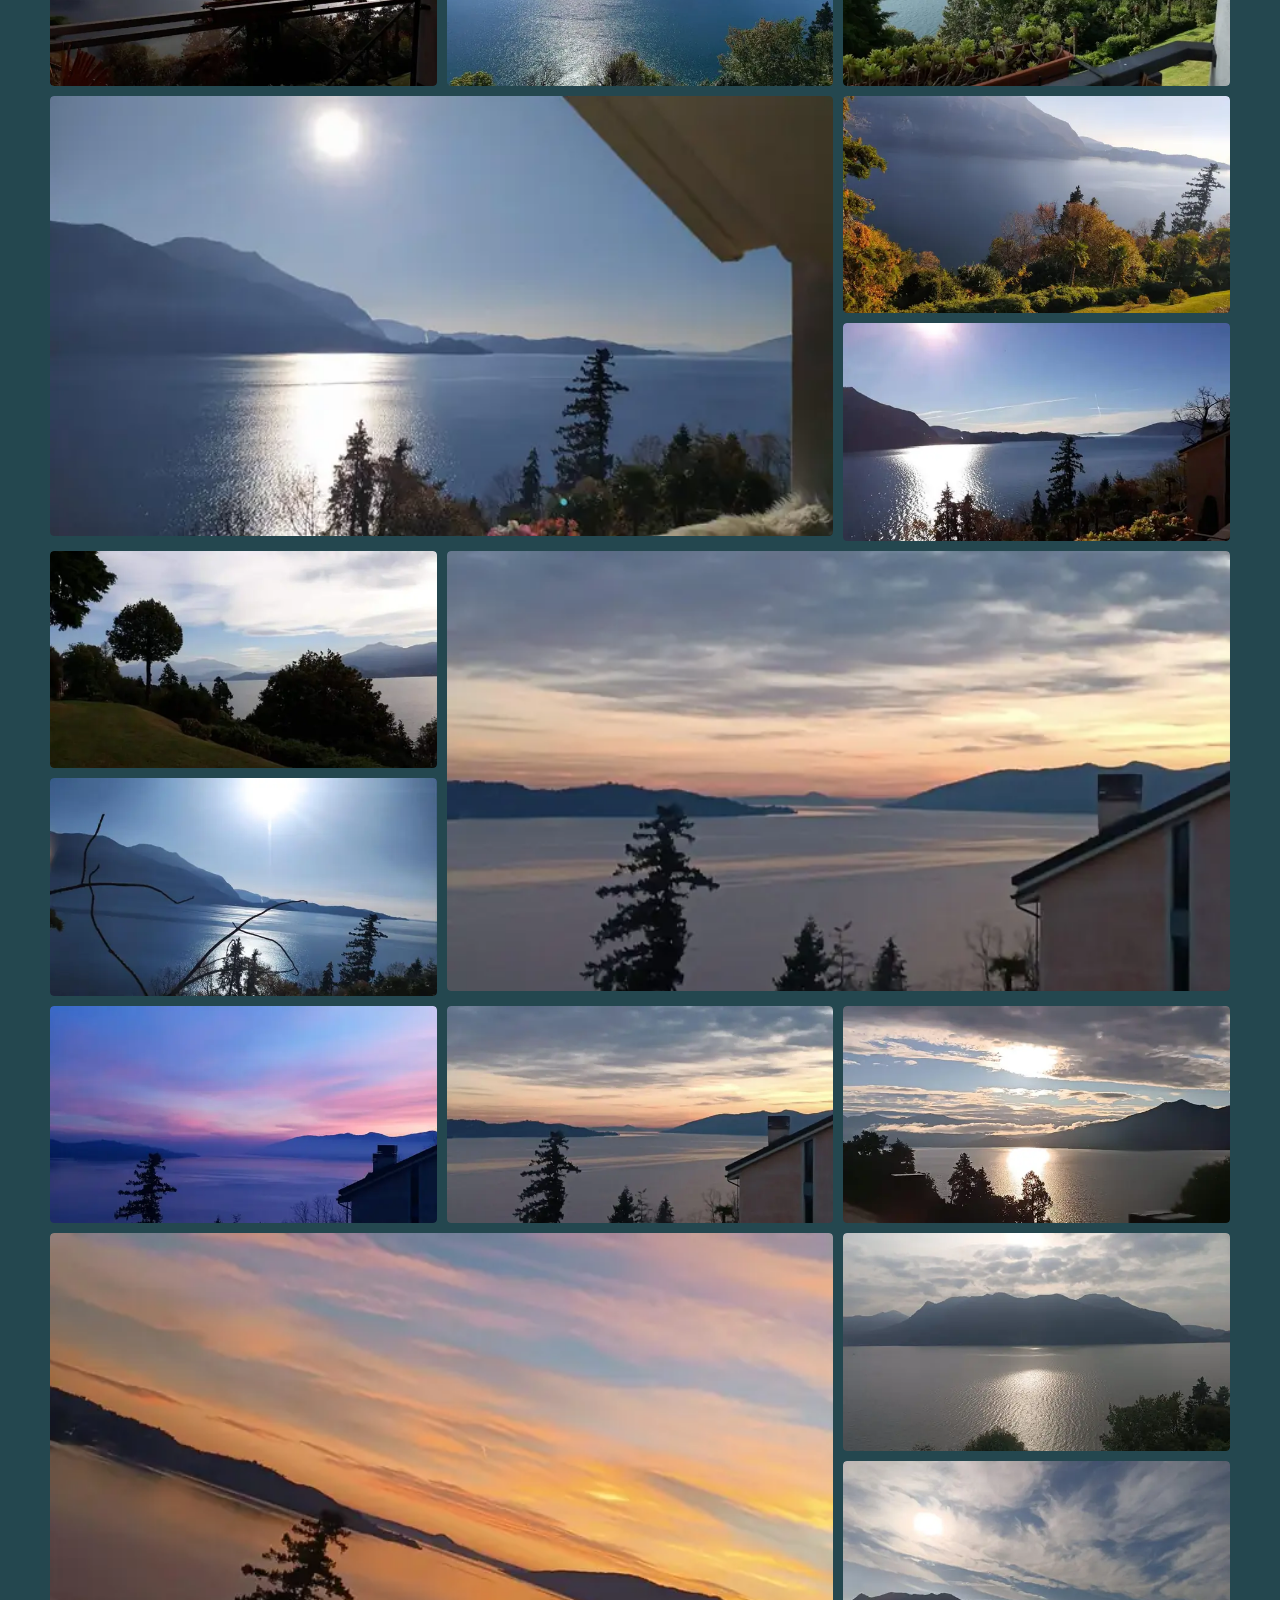
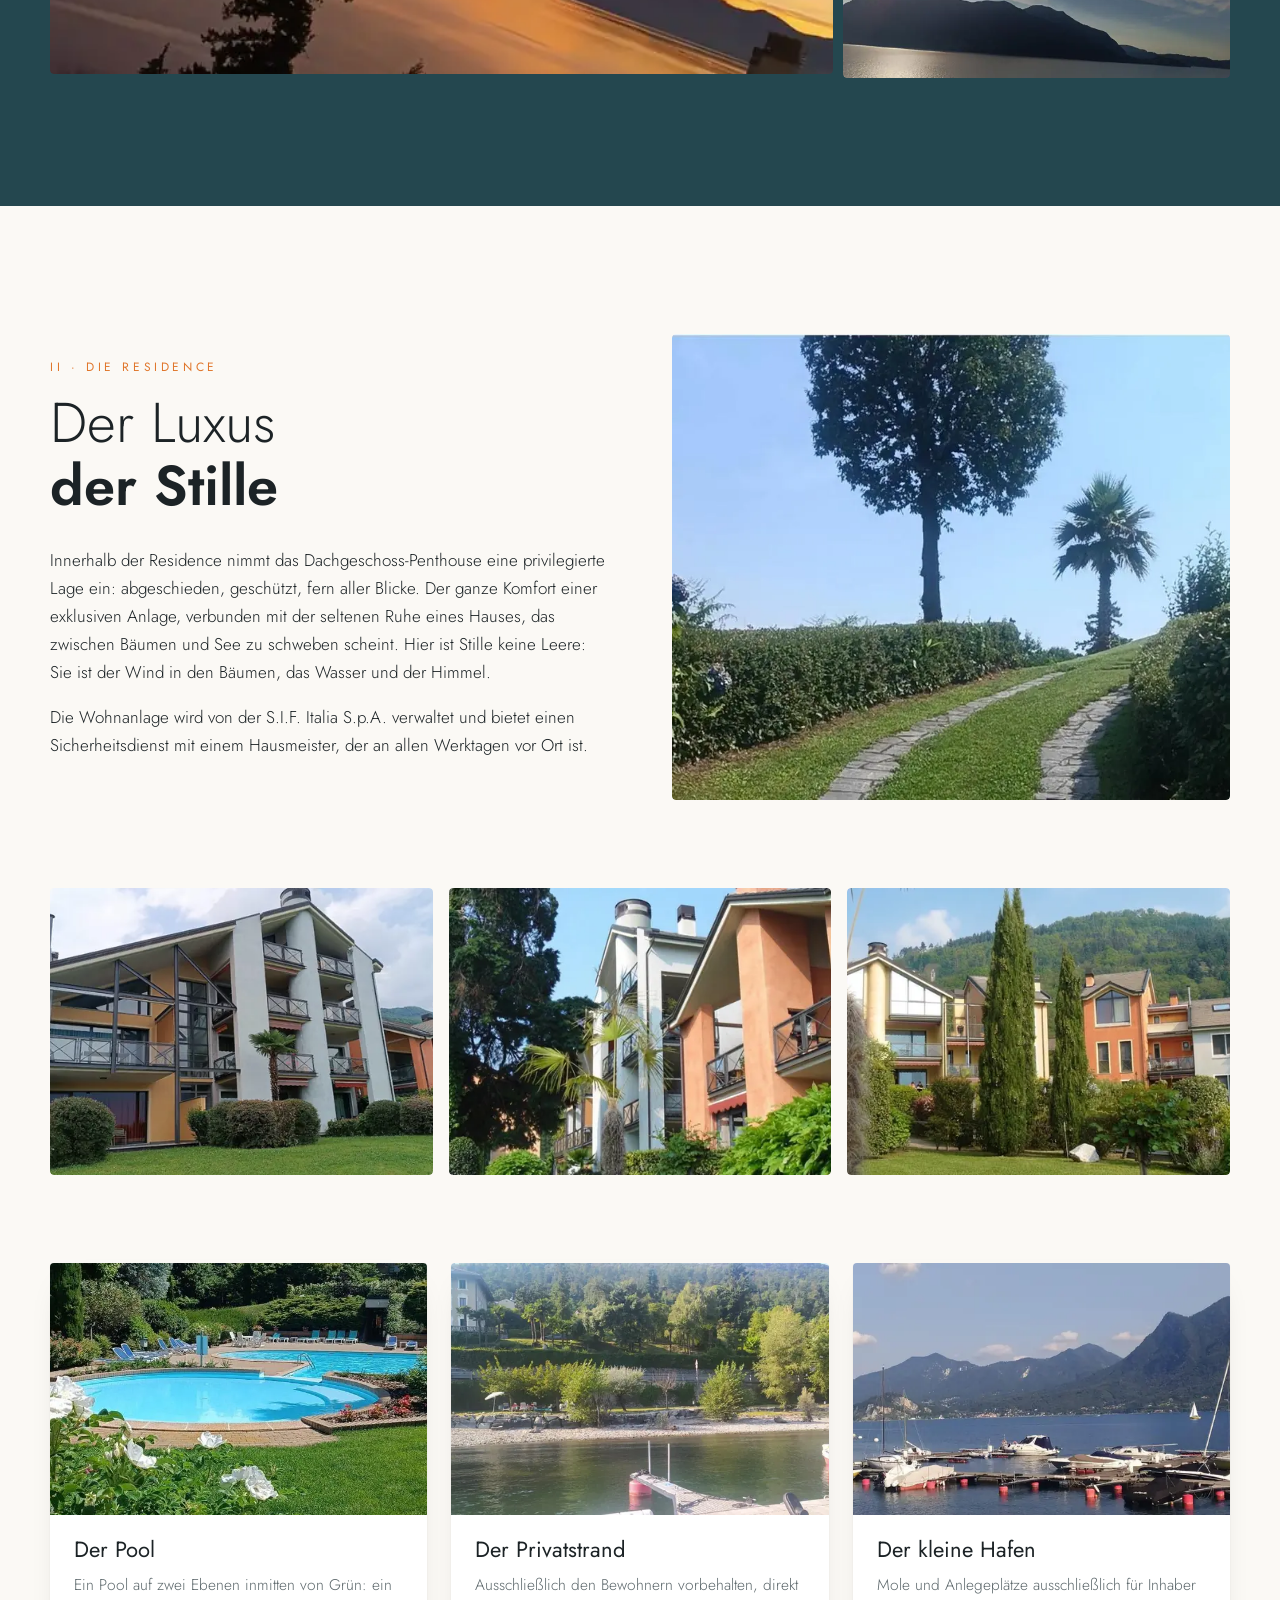
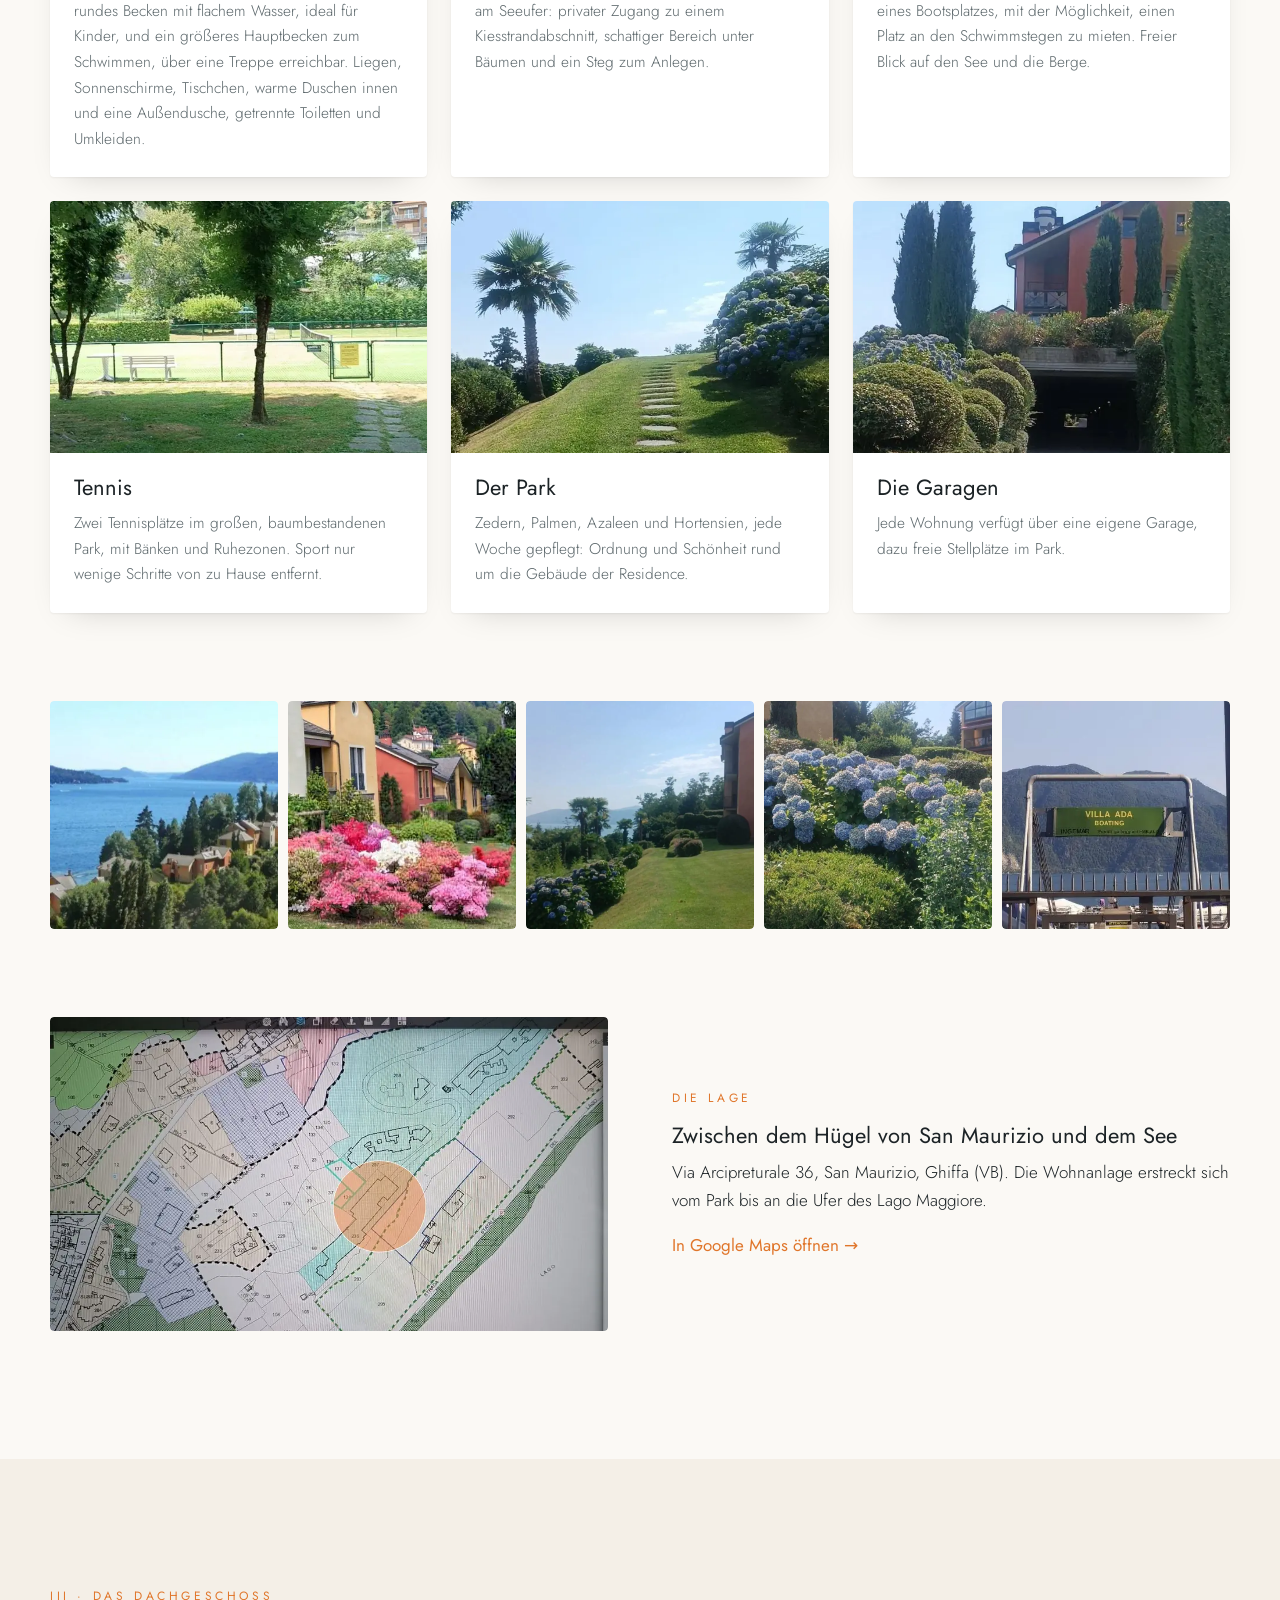
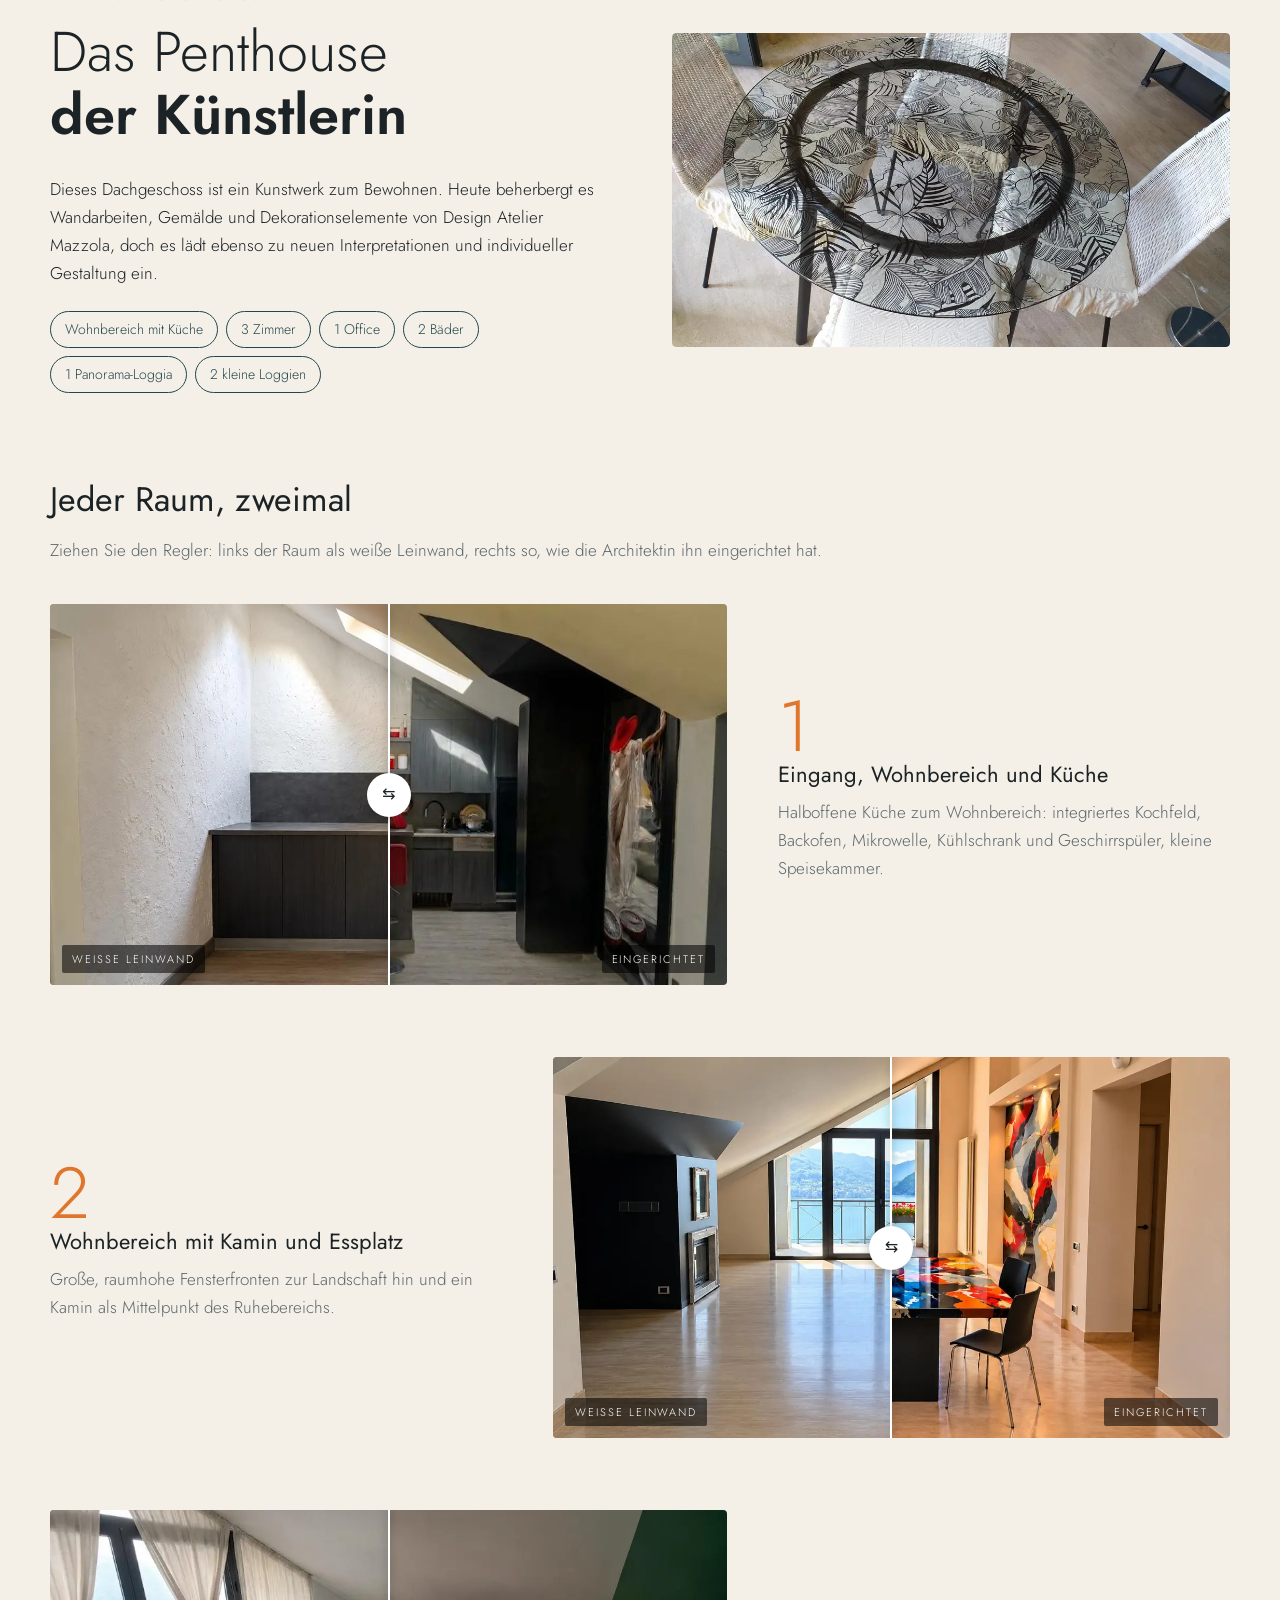
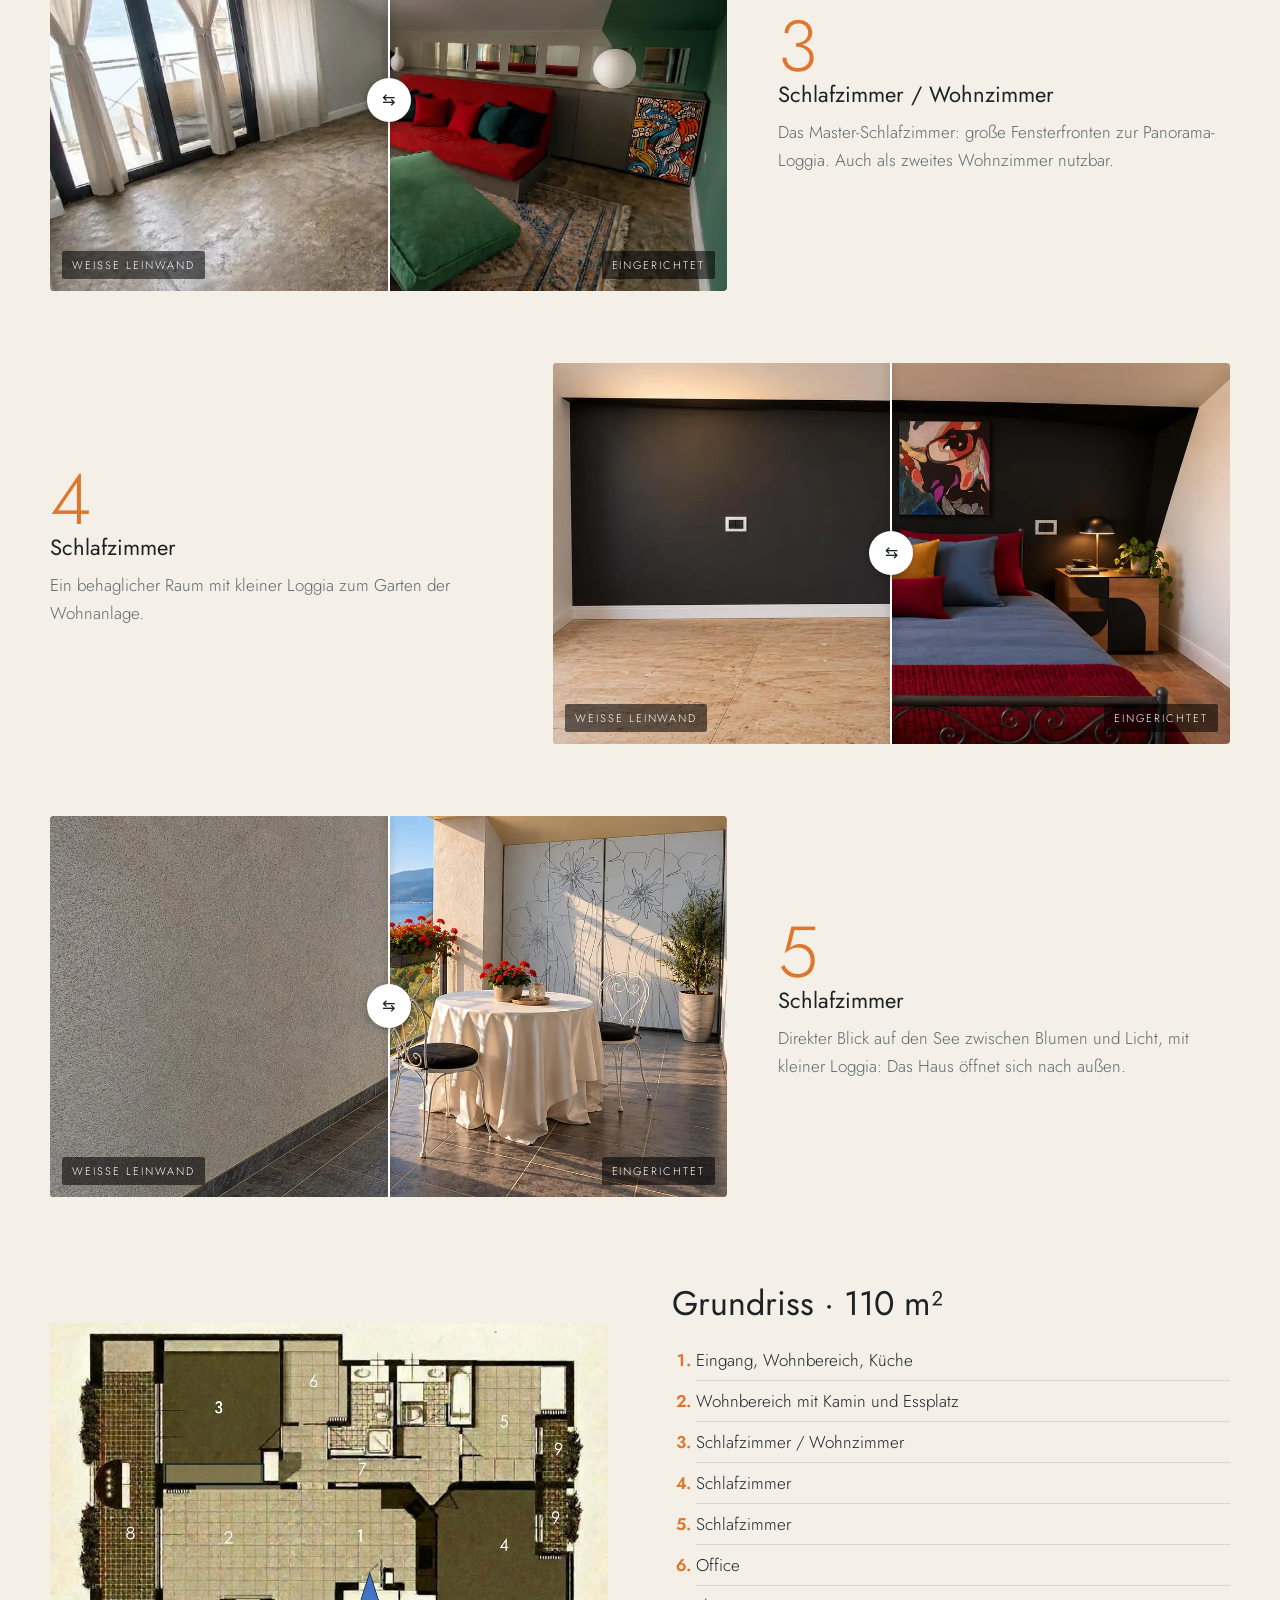
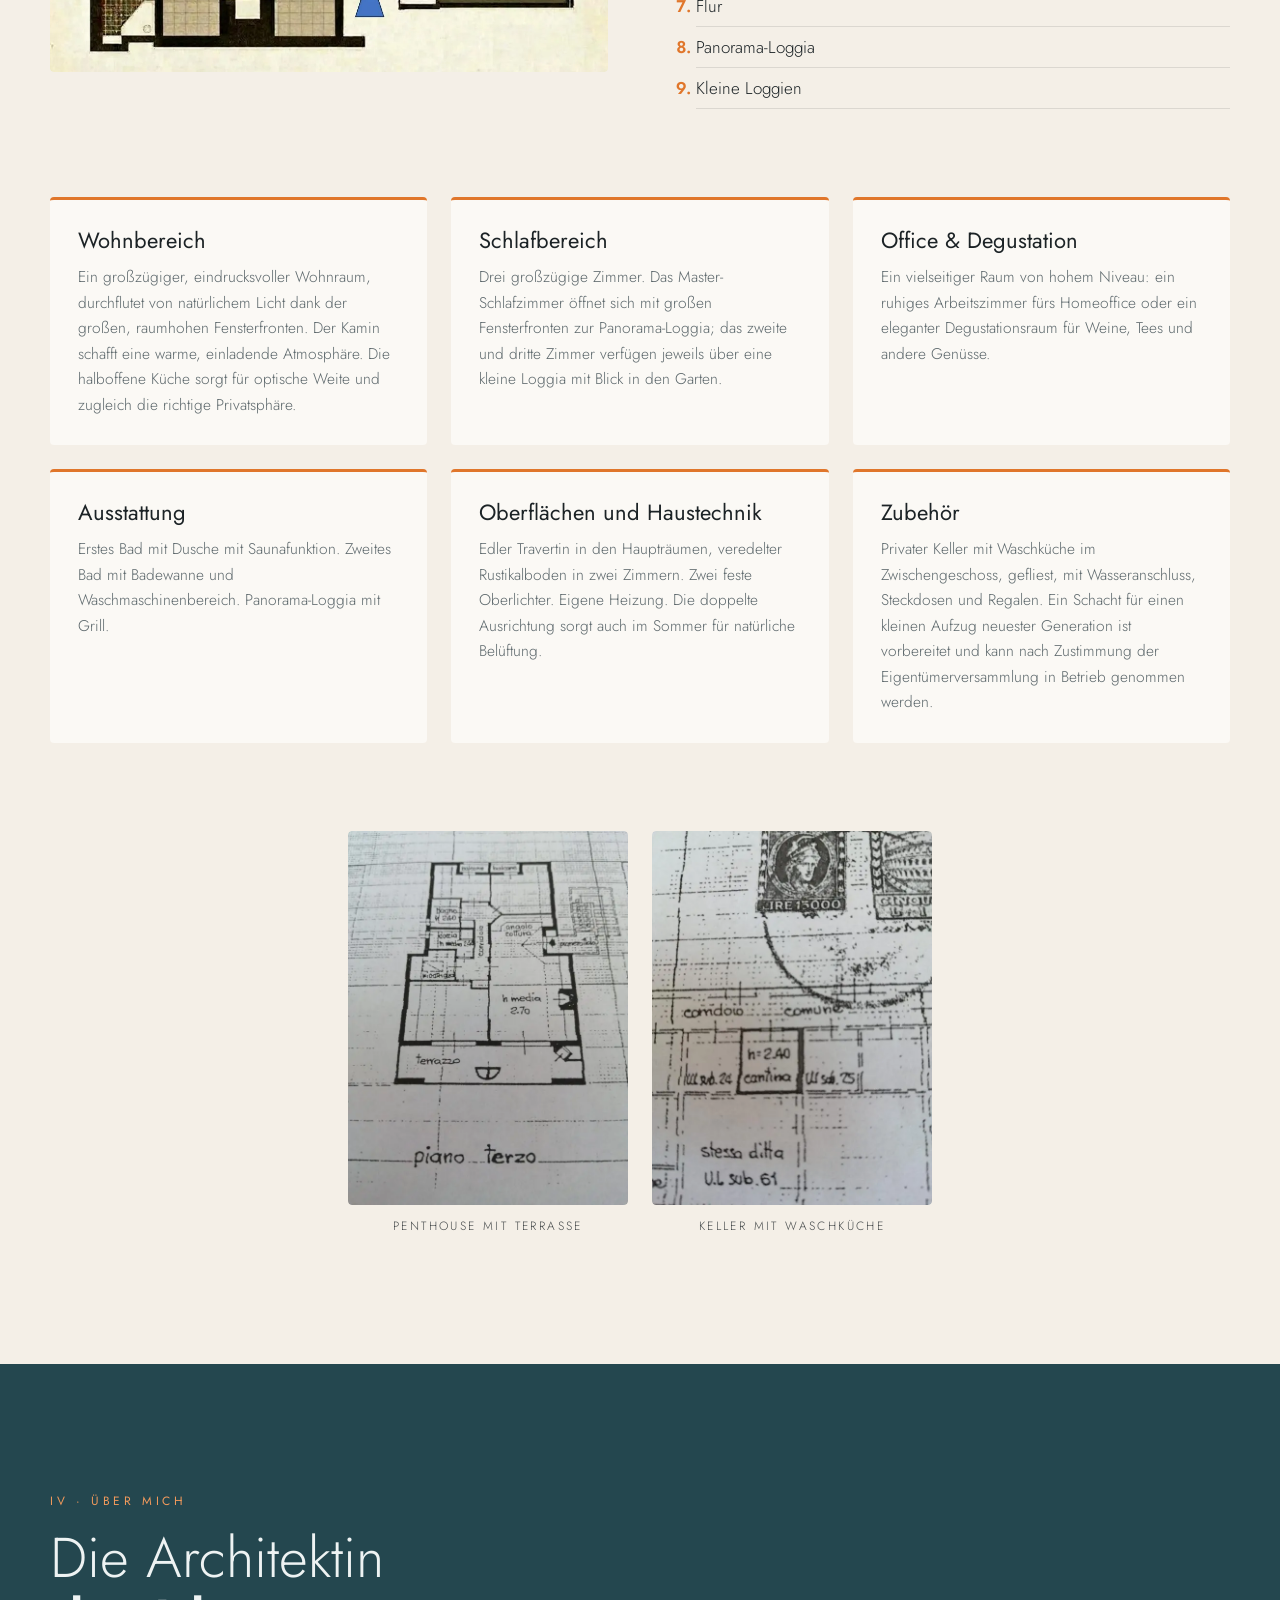
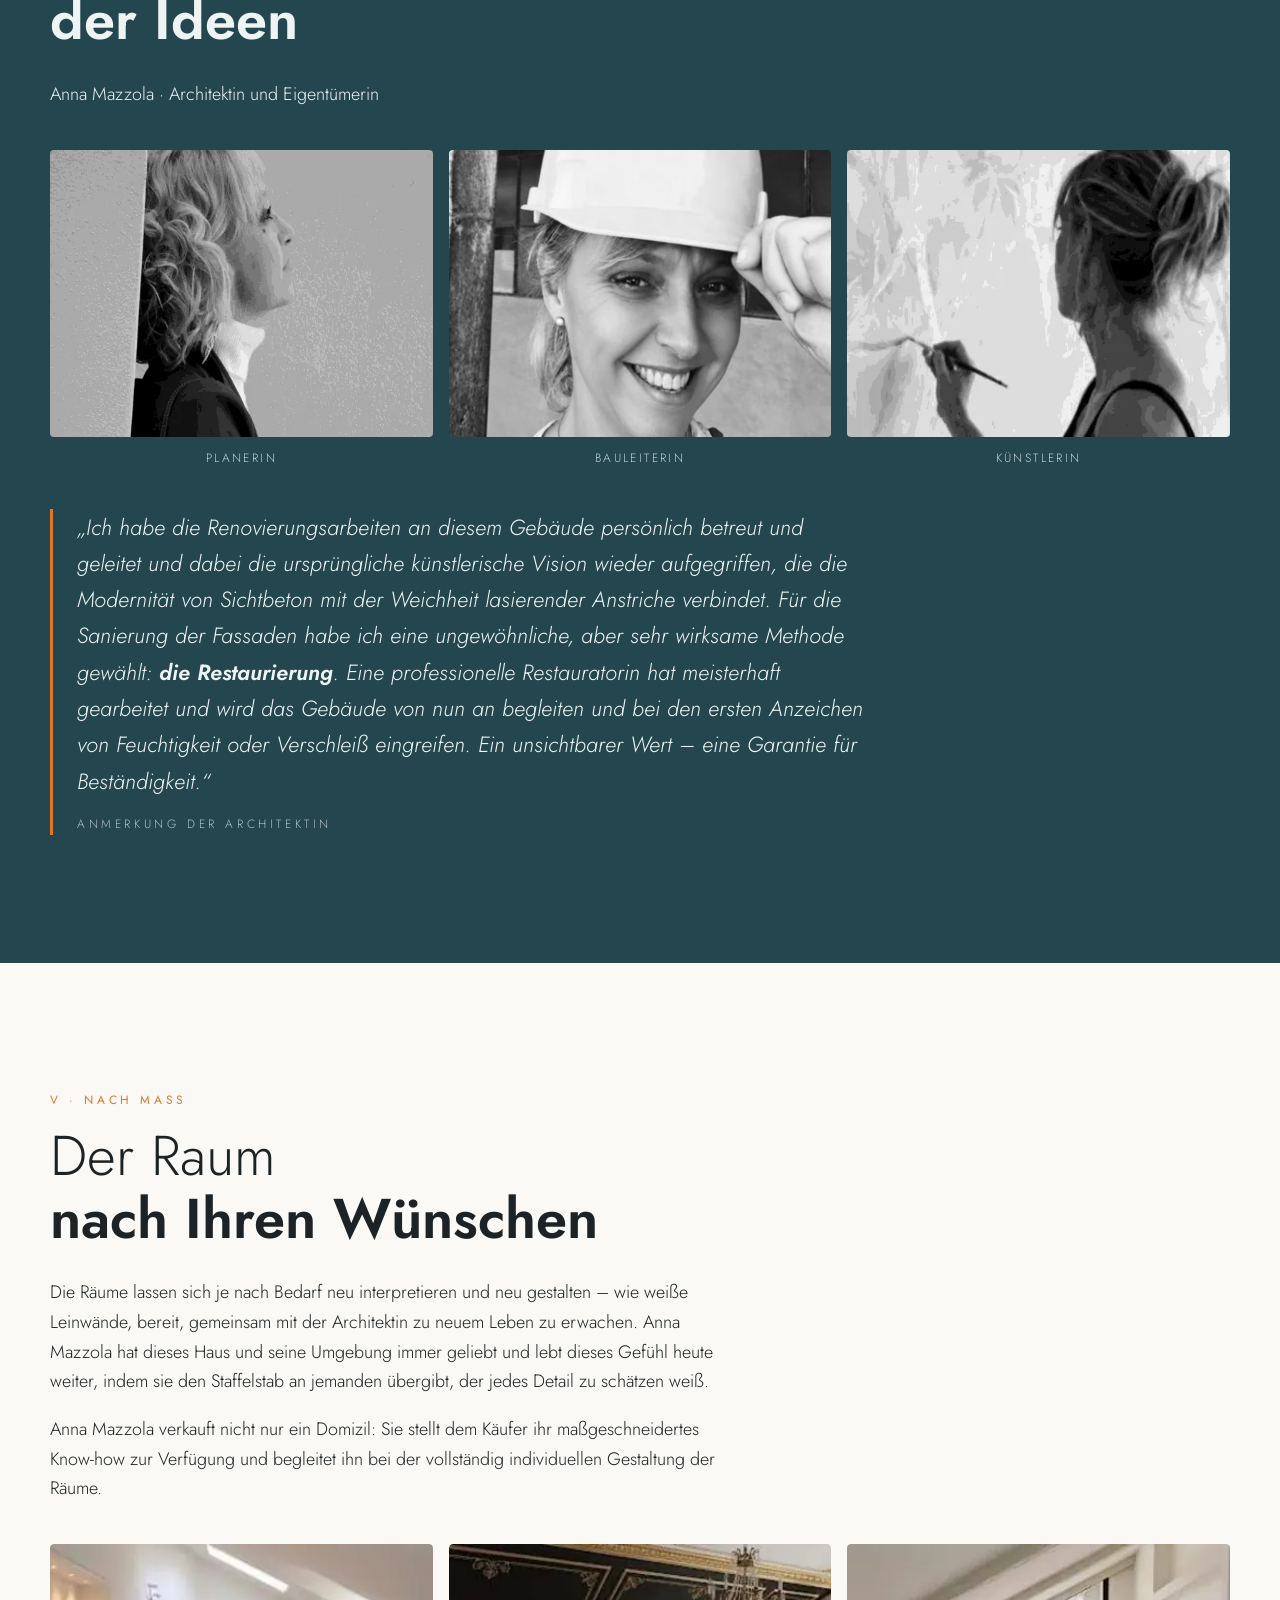
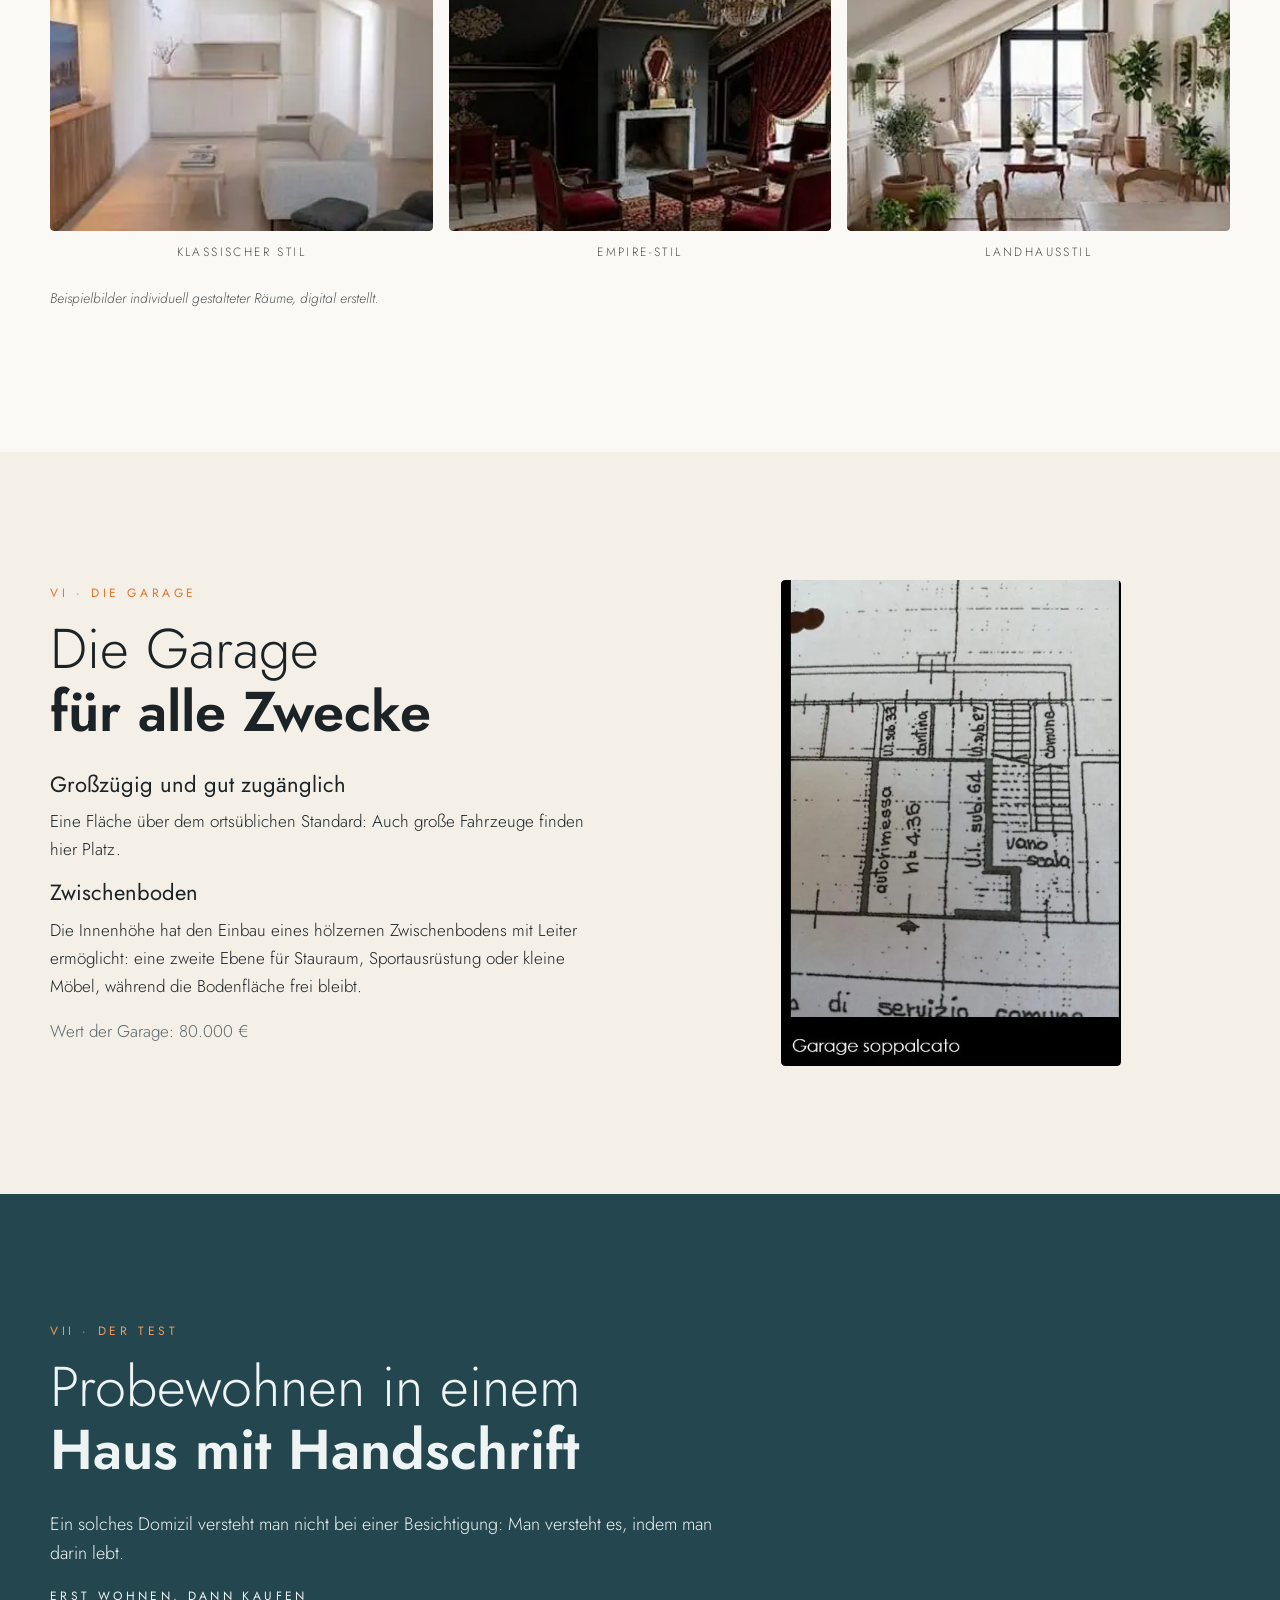
==== commit dd03a694: "Sostituisce foto direttore lavori Co-Authored-By: Claude Opus 5.5 <noreply@anthropic.com>" ====
--- a/de/index.html
+++ b/de/index.html
@@ -158,7 +158,7 @@
     <p class="lead">Anna Mazzola · Architektin und Eigentümerin</p>
     <div class="trio roles">
       <figure><img src="../img/anna-imprenditrice-615.webp" srcset="../img/anna-imprenditrice-615.webp 615w" sizes="(max-width: 700px) 100vw, 33vw" width="615" height="401" alt="Anna Mazzola · Planerin" loading="lazy" decoding="async"><figcaption>Planerin</figcaption></figure>
-      <figure><img src="../img/anna-direttrice-814.webp" srcset="../img/anna-direttrice-814.webp 814w" sizes="(max-width: 700px) 100vw, 33vw" width="814" height="448" alt="Anna Mazzola · Bauleiterin" loading="lazy" decoding="async"><figcaption>Bauleiterin</figcaption></figure>
+      <figure><img src="../img/anna-direttrice-529.webp" srcset="../img/anna-direttrice-529.webp 529w" sizes="(max-width: 700px) 100vw, 33vw" width="529" height="297" alt="Anna Mazzola · Bauleiterin" loading="lazy" decoding="async"><figcaption>Bauleiterin</figcaption></figure>
       <figure><img src="../img/anna-artista-608.webp" srcset="../img/anna-artista-608.webp 608w" sizes="(max-width: 700px) 100vw, 33vw" width="608" height="396" alt="Anna Mazzola · Künstlerin" loading="lazy" decoding="async"><figcaption>Künstlerin</figcaption></figure>
     </div>
     <blockquote>„Ich habe die Renovierungsarbeiten an diesem Gebäude persönlich betreut und geleitet und dabei die ursprüngliche künstlerische Vision wieder aufgegriffen, die die Modernität von Sichtbeton mit der Weichheit lasierender Anstriche verbindet. Für die Sanierung der Fassaden habe ich eine ungewöhnliche, aber sehr wirksame Methode gewählt: <strong>die Restaurierung</strong>. Eine professionelle Restauratorin hat meisterhaft gearbeitet und wird das Gebäude von nun an begleiten und bei den ersten Anzeichen von Feuchtigkeit oder Verschleiß eingreifen. Ein unsichtbarer Wert – eine Garantie für Beständigkeit.“<cite>Anmerkung der Architektin</cite></blockquote>
